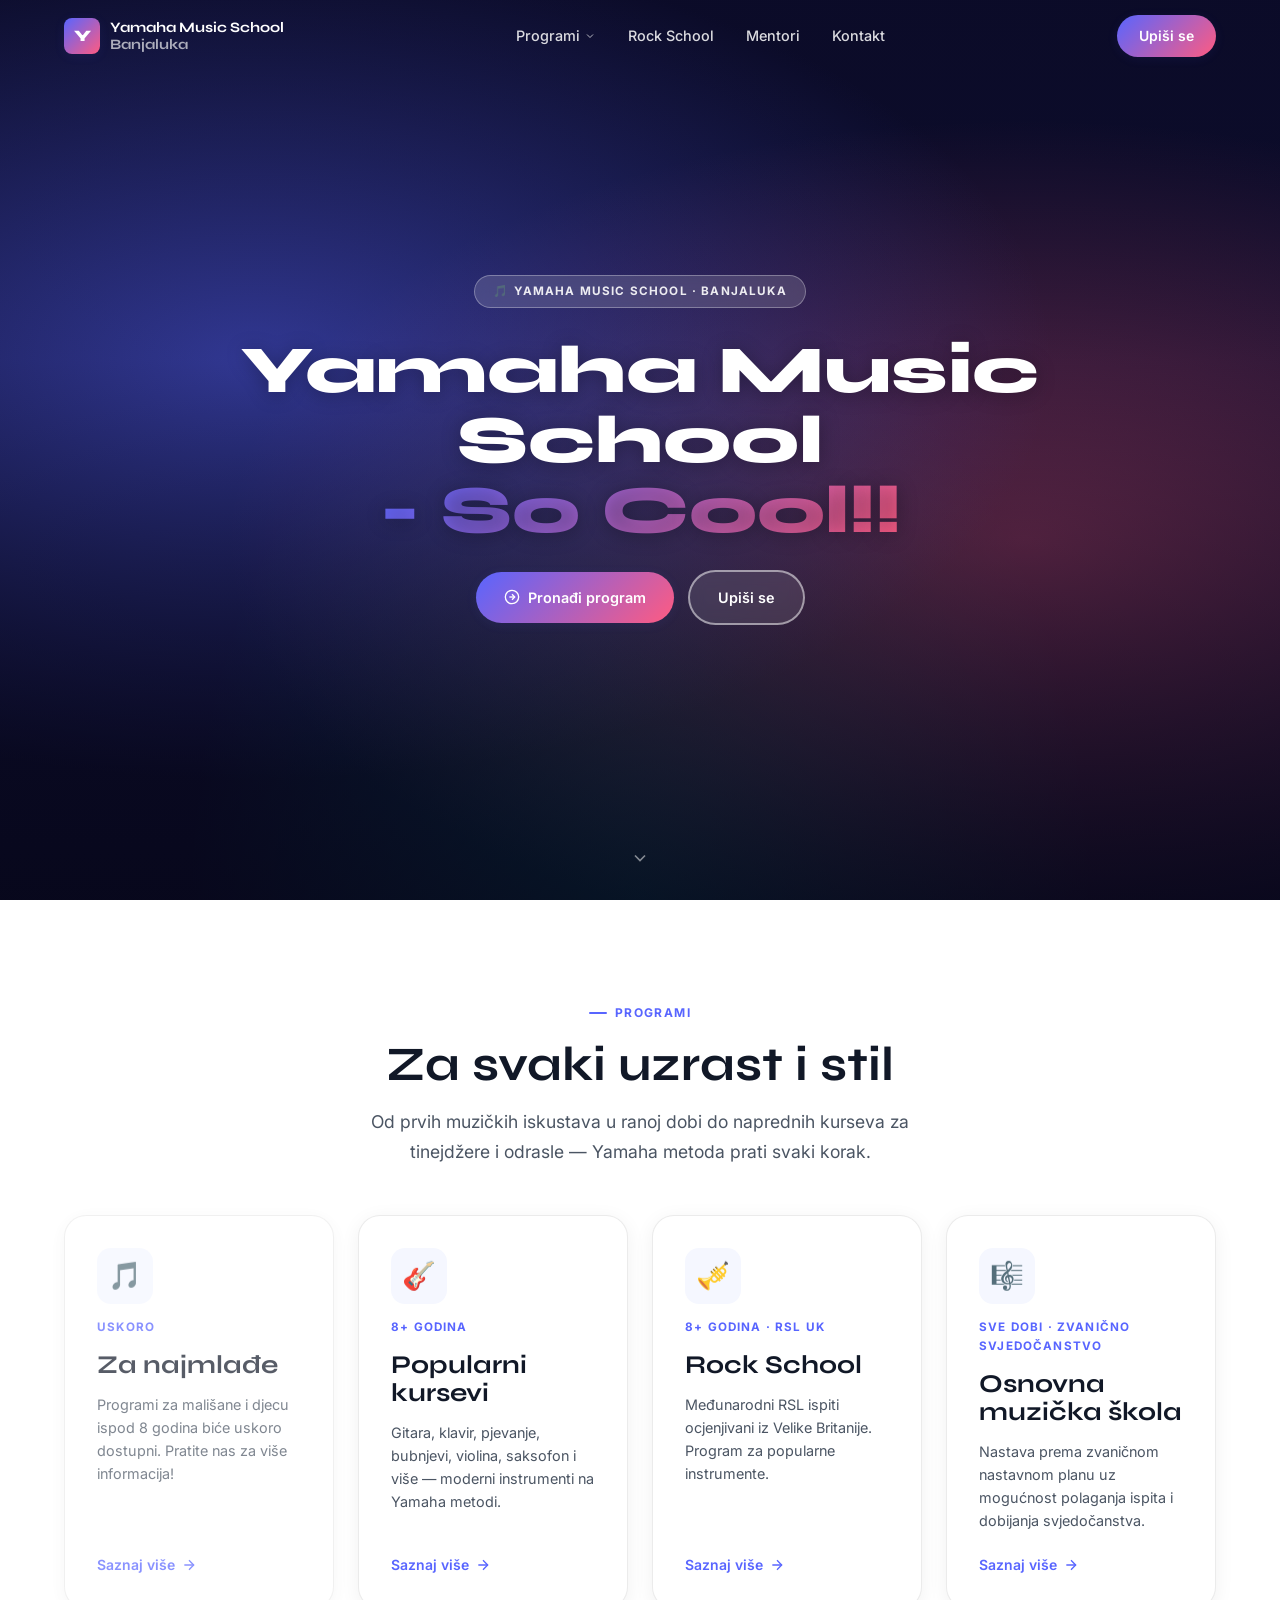
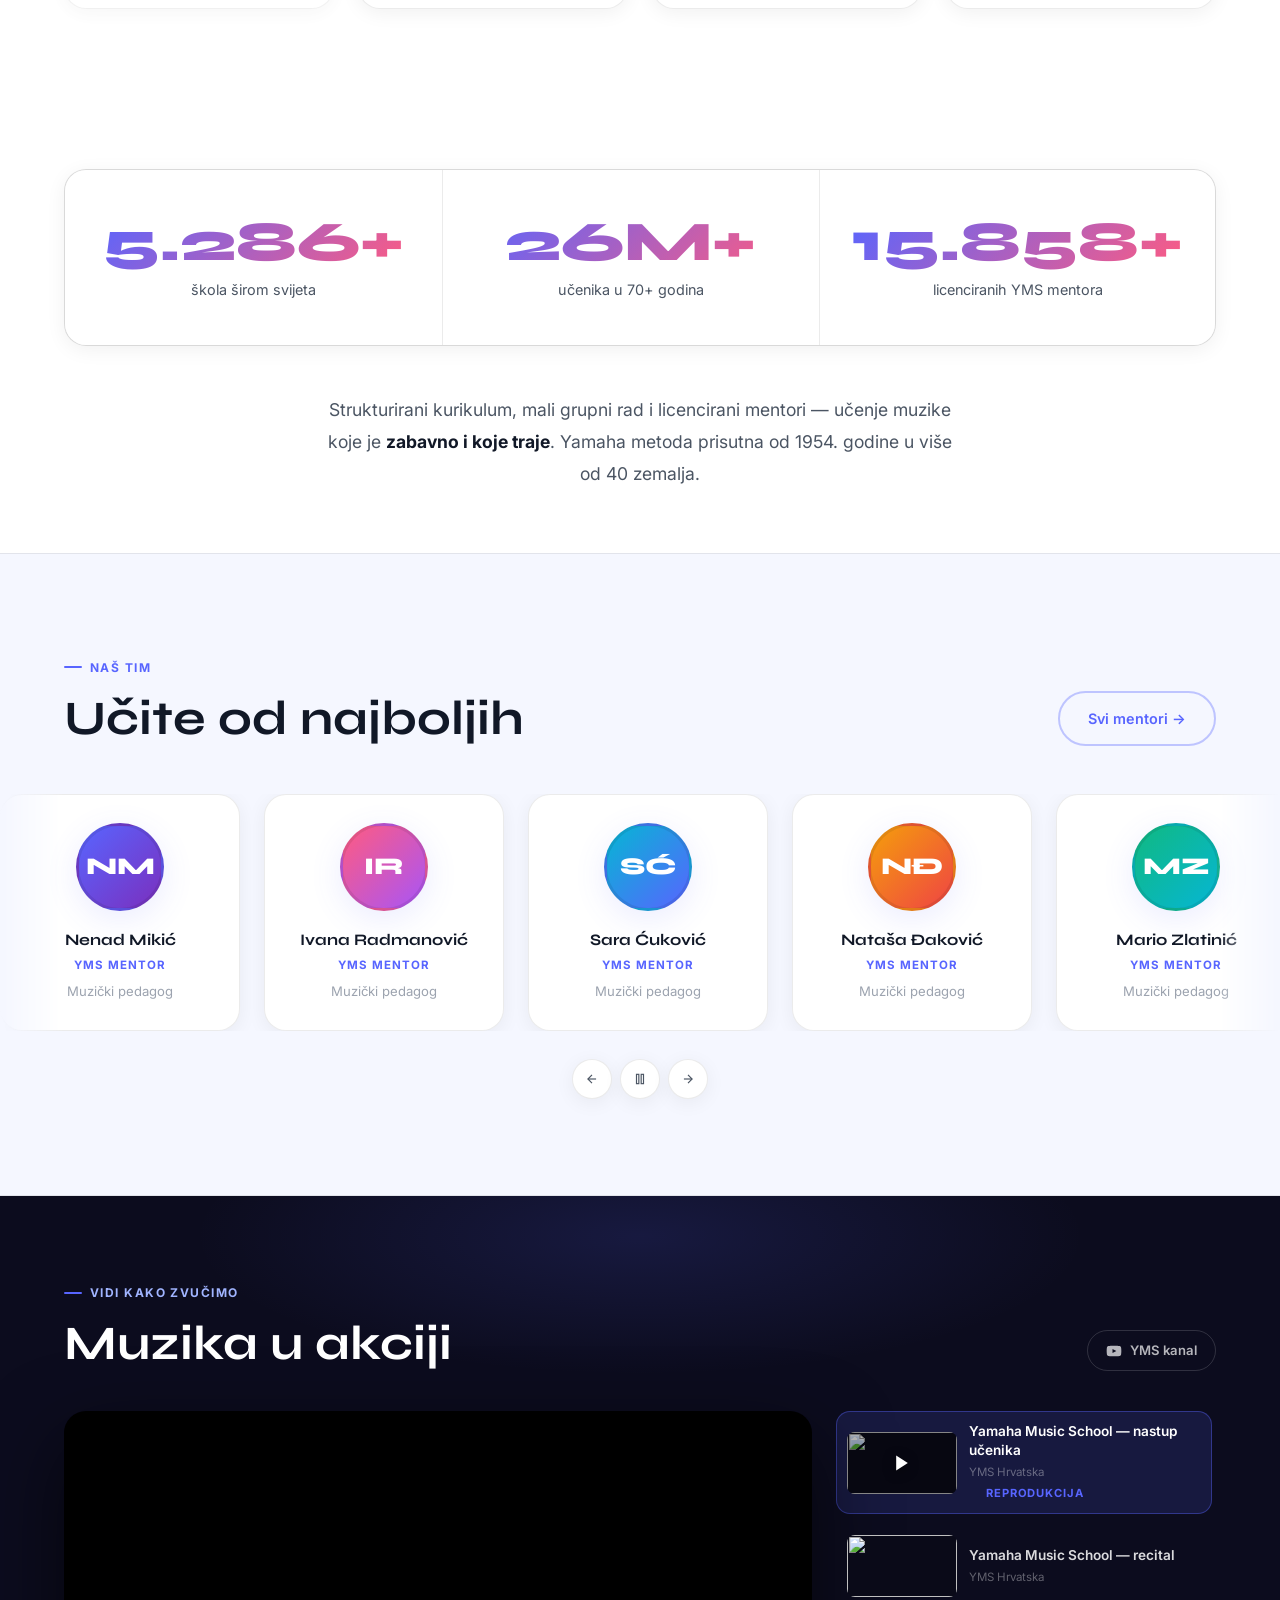
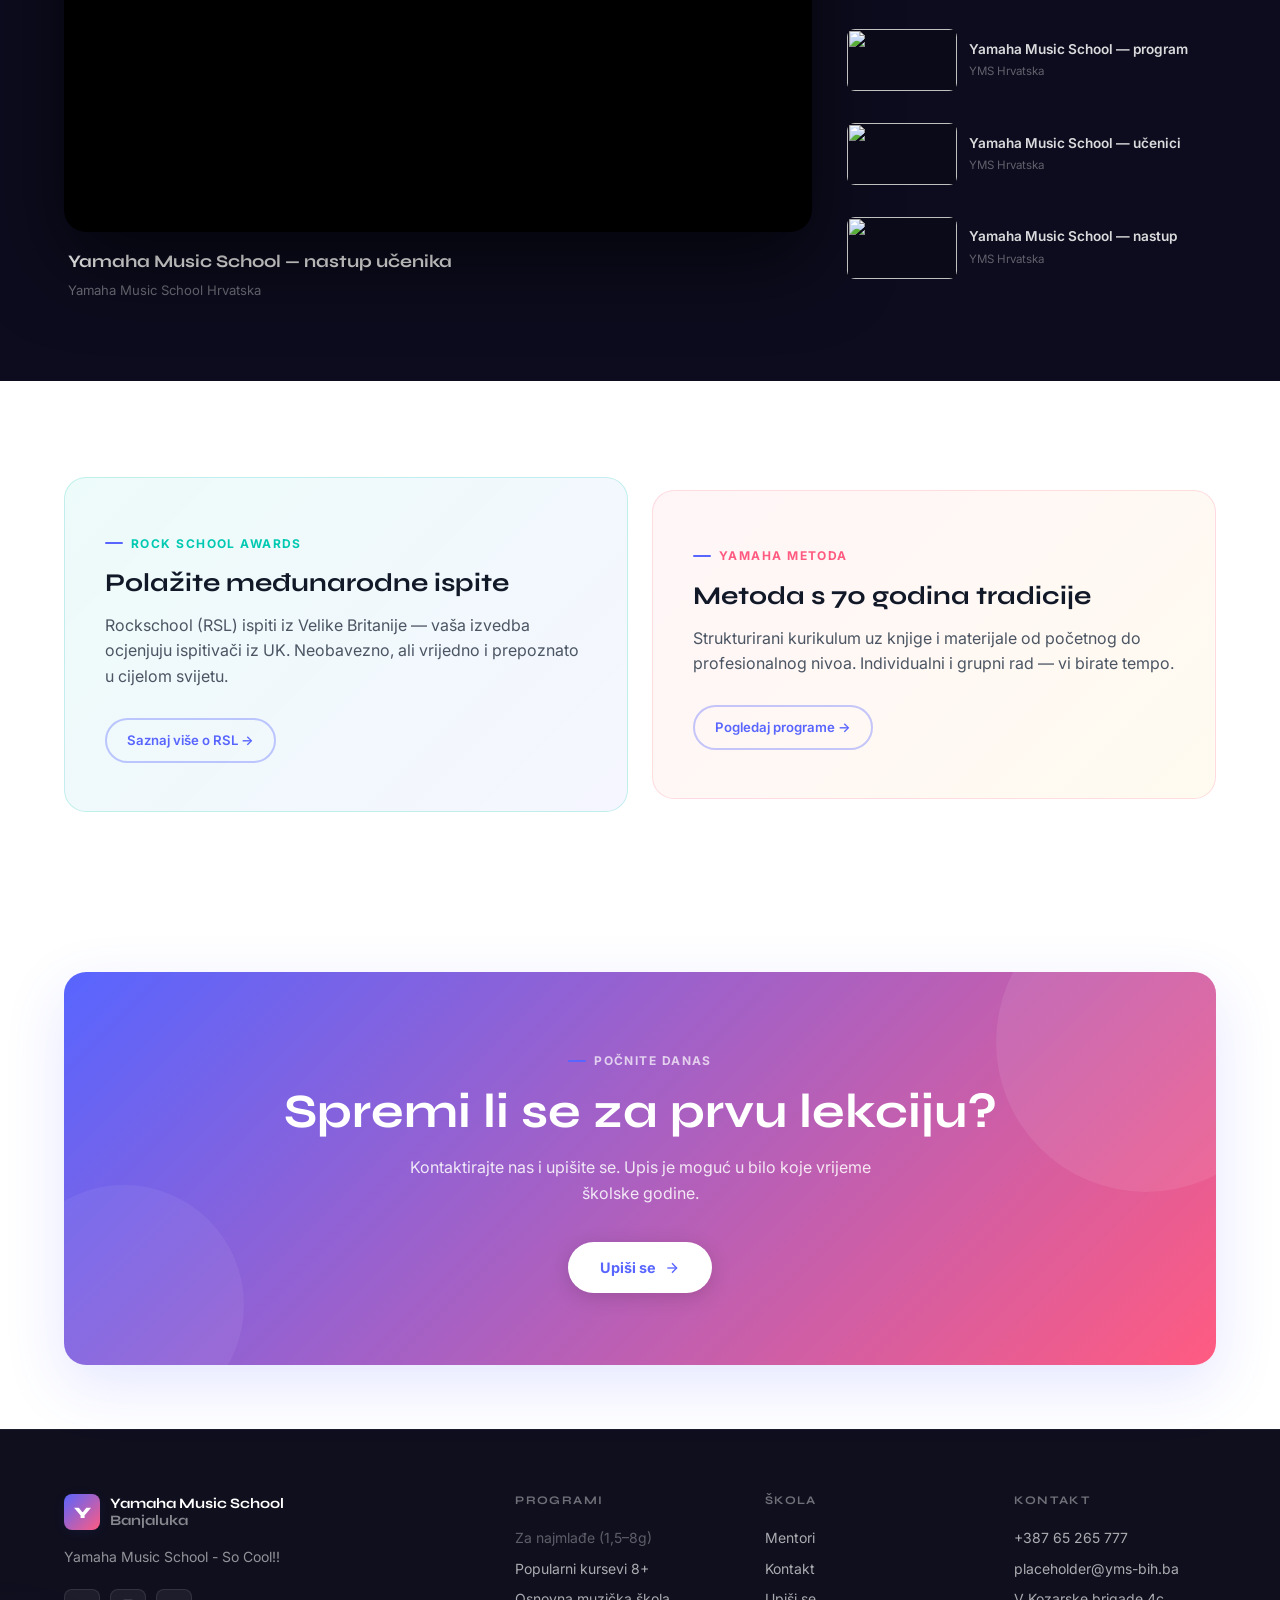
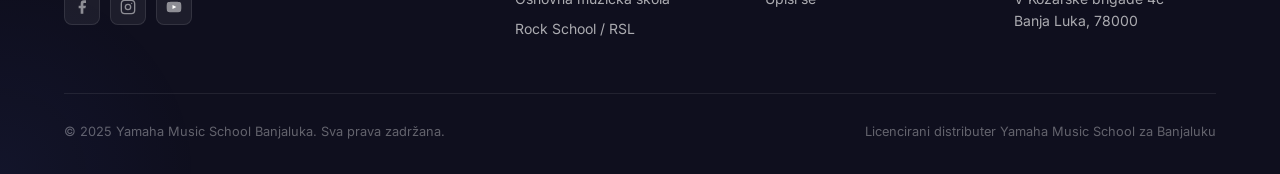
==== index.html @ 75f3932d "Uklonjena 'Horn Section' sekcija sa Rock School stranice i ispravljena reč Zainteresirani u Zaintere" ====
﻿<!DOCTYPE html>
<html lang="bs">
<head>
  <meta charset="UTF-8" />
  <meta name="viewport" content="width=device-width, initial-scale=1.0" />
  <title>Yamaha Music School Banjaluka — Muzika za sve uzraste</title>
  <meta name="description" content="Yamaha Music School Banjaluka — muzička škola za sve uzraste u Banja Luci. Programi od 4 mjeseca do odrasle dobi. Licencirani YMS mentori." />
  <link rel="stylesheet" href="css/style.css" />
</head>
<body>

<!-- ============================================================
     NAVIGATION
     ============================================================ -->
<nav class="nav">
  <div class="nav__inner">
    <a href="index.html" class="nav__logo">
      <div class="nav__logo-mark">Y</div>
      <div class="nav__logo-text">
        Yamaha Music School<br>
        <span>Banjaluka</span>
      </div>
    </a>

    <ul class="nav__links">
      <li class="nav__dropdown">
        <a href="programi.html" class="nav__link nav__dropdown-toggle">Programi</a>
        <div class="nav__dropdown-menu">
          <a href="javascript:void(0)" class="nav__dropdown-item" title="Dolazi uskoro" style="cursor: not-allowed; opacity: 0.5;">
            <div class="nav__dropdown-item-icon">🎵</div>
            <div class="nav__dropdown-item-text">
              Za najmlađe
              <div class="nav__dropdown-item-sub">Uskoro</div>
            </div>
          </a>
          <a href="programi.html#popularni" class="nav__dropdown-item">
            <div class="nav__dropdown-item-icon">🎸</div>
            <div class="nav__dropdown-item-text">
              Popularni kursevi
              <div class="nav__dropdown-item-sub">8+ godina</div>
            </div>
          </a>
          <a href="programi.html#ogsk" class="nav__dropdown-item">
            <div class="nav__dropdown-item-icon">🎼</div>
            <div class="nav__dropdown-item-text">
              Osnovna muzička škola
              <div class="nav__dropdown-item-sub">Zvanično svjedočanstvo</div>
            </div>
          </a>
        </div>
      </li>
      <li><a href="rock-school.html" class="nav__link">Rock School</a></li>
      <li><a href="mentori.html" class="nav__link">Mentori</a></li>
      <li><a href="kontakt.html" class="nav__link">Kontakt</a></li>
    </ul>

    <a href="kontakt.html" class="nav__cta">Upiši se</a>

    <button class="nav__hamburger" aria-label="Otvori meni">
      <span></span><span></span><span></span>
    </button>
  </div>
</nav>

<!-- Mobile nav -->
<div class="nav__mobile">
  <button class="nav__mobile-close" aria-label="Zatvori"
    style="position:absolute;top:24px;right:24px;font-size:1.5rem;color:var(--text-1);background:none;border:none;cursor:pointer;">✕</button>
  <a href="programi.html" class="nav__mobile-link">Programi</a>
  <a href="javascript:void(0)" class="nav__mobile-sub" title="Dolazi uskoro" style="cursor: not-allowed; opacity: 0.5;">↳ Za najmlađe (1,5–8g)</a>
  <a href="programi.html#popularni" class="nav__mobile-sub">↳ Popularni kursevi (8+)</a>
  <a href="programi.html#ogsk" class="nav__mobile-sub">↳ Osnovna muzička škola</a>
  <a href="rock-school.html" class="nav__mobile-link">Rock School</a>
  <a href="mentori.html" class="nav__mobile-link">Mentori</a>
  <a href="kontakt.html" class="nav__mobile-link">Kontakt</a>
  <a href="kontakt.html" class="nav__mobile-cta">Upiši se →</a>
</div>

<!-- ============================================================
     HERO
     ============================================================ -->
<section class="hero" data-ytid="gMFTliKeQrE">
  <!-- Video background -->
  <div class="hero-video-bg">
    <div id="ytplayer"></div>
  </div>
  <!-- CSS fallback — always visible until video proves it can play -->
  <div class="hero-fallback"></div>
  <!-- Dark overlay -->
  <div class="hero-overlay"></div>

  <div class="hero-content">
    <div class="hero-badge">
      🎵 Yamaha Music School · Banjaluka
    </div>
    <h1 class="hero-title">
      Yamaha Music School<br>
      <span class="gradient-text">- So Cool!!</span>
    </h1>
    <div class="hero-actions">
      <a href="programi.html" class="btn btn-primary">
        <svg width="16" height="16" viewBox="0 0 24 24" fill="none" stroke="currentColor" stroke-width="2"><circle cx="12" cy="12" r="10"/><polyline points="12 8 16 12 12 16"/><line x1="8" y1="12" x2="16" y2="12"/></svg>
        Pronađi program
      </a>
      <a href="kontakt.html" class="btn btn-outline">
        Upiši se
      </a>
    </div>
  </div>

  <div class="hero-scroll">
    <svg width="20" height="20" viewBox="0 0 24 24" fill="none" stroke="currentColor" stroke-width="2">
      <polyline points="6 9 12 15 18 9"/>
    </svg>
  </div>
</section>

<!-- ============================================================
     PROGRAMS — AGE CARDS
     ============================================================ -->
<section class="section">
  <div class="container">
    <div class="text-center reveal">
      <div class="section-label">Programi</div>
      <h2 class="section-title">Za svaki uzrast i stil</h2>
      <p class="section-sub" style="margin: 0 auto 48px;">
        Od prvih muzičkih iskustava u ranoj dobi do naprednih kurseva za tinejdžere i odrasle —
        Yamaha metoda prati svaki korak.
      </p>
    </div>

    <div class="programs-grid">
      <a href="javascript:void(0)" title="Dolazi uskoro" class="card program-card glow-card reveal reveal-delay-1" style="cursor: not-allowed; opacity: 0.7;">
        <div class="program-card__icon">🎵</div>
        <div class="program-card__age">Uskoro</div>
        <h3>Za najmlađe</h3>
        <p>Programi za mališane i djecu ispod 8 godina biće uskoro dostupni. Pratite nas za više informacija!</p>
        <span class="program-card__link">
          Saznaj više
          <svg width="16" height="16" viewBox="0 0 24 24" fill="none" stroke="currentColor" stroke-width="2"><line x1="5" y1="12" x2="19" y2="12"/><polyline points="12 5 19 12 12 19"/></svg>
        </span>
      </a>

      <a href="programi.html#popularni" class="card program-card glow-card reveal reveal-delay-2">
        <div class="program-card__icon">🎸</div>
        <div class="program-card__age">8+ godina</div>
        <h3>Popularni kursevi</h3>
        <p>Gitara, klavir, pjevanje, bubnjevi, violina, saksofon i više — moderni instrumenti na Yamaha metodi.</p>
        <span class="program-card__link">
          Saznaj više
          <svg width="16" height="16" viewBox="0 0 24 24" fill="none" stroke="currentColor" stroke-width="2"><line x1="5" y1="12" x2="19" y2="12"/><polyline points="12 5 19 12 12 19"/></svg>
        </span>
      </a>

      <a href="rock-school.html" class="card program-card glow-card reveal reveal-delay-3">
        <div class="program-card__icon">🎺</div>
        <div class="program-card__age">8+ godina · RSL UK</div>
        <h3>Rock School</h3>
        <p>Međunarodni RSL ispiti ocjenjivani iz Velike Britanije. Program za popularne instrumente.</p>
        <span class="program-card__link">
          Saznaj više
          <svg width="16" height="16" viewBox="0 0 24 24" fill="none" stroke="currentColor" stroke-width="2"><line x1="5" y1="12" x2="19" y2="12"/><polyline points="12 5 19 12 12 19"/></svg>
        </span>
      </a>

      <a href="programi.html#ogsk" class="card program-card glow-card reveal reveal-delay-4">
        <div class="program-card__icon">🎼</div>
        <div class="program-card__age">Sve dobi · Zvanično svjedočanstvo</div>
        <h3>Osnovna muzička škola</h3>
        <p>Nastava prema zvaničnom nastavnom planu uz mogućnost polaganja ispita i dobijanja svjedočanstva.</p>
        <span class="program-card__link">
          Saznaj više
          <svg width="16" height="16" viewBox="0 0 24 24" fill="none" stroke="currentColor" stroke-width="2"><line x1="5" y1="12" x2="19" y2="12"/><polyline points="12 5 19 12 12 19"/></svg>
        </span>
      </a>
    </div>
  </div>
</section>

<!-- ============================================================
     STATS
     ============================================================ -->
<section class="section--sm">
  <div class="container">
    <div class="stats-bar reveal">
      <div class="stat-item">
        <div class="stat-item__value" data-counter data-target="6000" data-suffix="+">6.000+</div>
        <div class="stat-item__label">škola širom svijeta</div>
      </div>
      <div class="stat-item">
        <div class="stat-item__value" data-counter data-target="30" data-suffix="M+">30M+</div>
        <div class="stat-item__label">učenika u 70+ godina</div>
      </div>
      <div class="stat-item">
        <div class="stat-item__value" data-counter data-target="18000" data-suffix="+">18.000+</div>
        <div class="stat-item__label">licenciranih YMS mentora</div>
      </div>
    </div>

    <div style="max-width: 640px; margin: 48px auto 0; text-align: center;" class="reveal">
      <p style="font-size: 1.1rem; color: var(--text-2); line-height: 1.8;">
        Strukturirani kurikulum, mali grupni rad i licencirani mentori —
        učenje muzike koje je <strong style="color:var(--text-1);">zabavno i koje traje</strong>.
        Yamaha metoda prisutna od 1954. godine u više od 40 zemalja.
      </p>
    </div>
  </div>
</section>

<!-- ============================================================
     MENTORI CAROUSEL
     ============================================================ -->
<section class="carousel-section" style="background: var(--bg-1); border-top: 1px solid var(--border); border-bottom: 1px solid var(--border);">
  <div class="container">
    <div class="carousel-header reveal">
      <div>
        <div class="section-label">Naš tim</div>
        <h2 class="section-title" style="margin-bottom: 0;">Učite od najboljih</h2>
      </div>
      <a href="mentori.html" class="btn btn-outline-dark">Svi mentori →</a>
    </div>
  </div>

  <div class="carousel-wrapper reveal">
    <div class="carousel-track" id="mentorCarousel">
      <!-- Set 1 -->
      <div class="carousel-card">
        <div class="carousel-card__avatar initials" style="background:linear-gradient(135deg,#5865FF,#7B2FBE);">NM</div>
        <div class="carousel-card__name">Nenad Mikić</div>
        <div class="carousel-card__role">YMS Mentor</div>
        <div class="carousel-card__instrument">Muzički pedagog</div>
      </div>
      <div class="carousel-card">
        <div class="carousel-card__avatar initials" style="background:linear-gradient(135deg,#FF5B81,#A855F7);">IR</div>
        <div class="carousel-card__name">Ivana Radmanović</div>
        <div class="carousel-card__role">YMS Mentor</div>
        <div class="carousel-card__instrument">Muzički pedagog</div>
      </div>
      <div class="carousel-card">
        <div class="carousel-card__avatar initials" style="background:linear-gradient(135deg,#06B6D4,#5865FF);">SĆ</div>
        <div class="carousel-card__name">Sara Ćuković</div>
        <div class="carousel-card__role">YMS Mentor</div>
        <div class="carousel-card__instrument">Muzički pedagog</div>
      </div>
      <div class="carousel-card">
        <div class="carousel-card__avatar initials" style="background:linear-gradient(135deg,#F59E0B,#EF4444);">NĐ</div>
        <div class="carousel-card__name">Nataša Đaković</div>
        <div class="carousel-card__role">YMS Mentor</div>
        <div class="carousel-card__instrument">Muzički pedagog</div>
      </div>
      <div class="carousel-card">
        <div class="carousel-card__avatar initials" style="background:linear-gradient(135deg,#10B981,#06B6D4);">MZ</div>
        <div class="carousel-card__name">Mario Zlatinić</div>
        <div class="carousel-card__role">YMS Mentor</div>
        <div class="carousel-card__instrument">Muzički pedagog</div>
      </div>
      <div class="carousel-card">
        <div class="carousel-card__avatar initials" style="background:linear-gradient(135deg,#8B5CF6,#3B82F6);">LR</div>
        <div class="carousel-card__name">Luka Radmanović</div>
        <div class="carousel-card__role">YMS Mentor</div>
        <div class="carousel-card__instrument">Muzički pedagog</div>
      </div>
      <div class="carousel-card">
        <div class="carousel-card__avatar initials" style="background:linear-gradient(135deg,#EC4899,#F59E0B);">FV</div>
        <div class="carousel-card__name">Filip Vukelić</div>
        <div class="carousel-card__role">YMS Mentor</div>
        <div class="carousel-card__instrument">Muzički pedagog</div>
      </div>
      <!-- Set 2 — duplicate for seamless loop -->
      <div class="carousel-card">
        <div class="carousel-card__avatar initials" style="background:linear-gradient(135deg,#5865FF,#7B2FBE);">NM</div>
        <div class="carousel-card__name">Nenad Mikić</div>
        <div class="carousel-card__role">YMS Mentor</div>
        <div class="carousel-card__instrument">Muzički pedagog</div>
      </div>
      <div class="carousel-card">
        <div class="carousel-card__avatar initials" style="background:linear-gradient(135deg,#FF5B81,#A855F7);">IR</div>
        <div class="carousel-card__name">Ivana Radmanović</div>
        <div class="carousel-card__role">YMS Mentor</div>
        <div class="carousel-card__instrument">Muzički pedagog</div>
      </div>
      <div class="carousel-card">
        <div class="carousel-card__avatar initials" style="background:linear-gradient(135deg,#06B6D4,#5865FF);">SĆ</div>
        <div class="carousel-card__name">Sara Ćuković</div>
        <div class="carousel-card__role">YMS Mentor</div>
        <div class="carousel-card__instrument">Muzički pedagog</div>
      </div>
      <div class="carousel-card">
        <div class="carousel-card__avatar initials" style="background:linear-gradient(135deg,#F59E0B,#EF4444);">NĐ</div>
        <div class="carousel-card__name">Nataša Đaković</div>
        <div class="carousel-card__role">YMS Mentor</div>
        <div class="carousel-card__instrument">Muzički pedagog</div>
      </div>
      <div class="carousel-card">
        <div class="carousel-card__avatar initials" style="background:linear-gradient(135deg,#10B981,#06B6D4);">MZ</div>
        <div class="carousel-card__name">Mario Zlatinić</div>
        <div class="carousel-card__role">YMS Mentor</div>
        <div class="carousel-card__instrument">Muzički pedagog</div>
      </div>
      <div class="carousel-card">
        <div class="carousel-card__avatar initials" style="background:linear-gradient(135deg,#8B5CF6,#3B82F6);">LR</div>
        <div class="carousel-card__name">Luka Radmanović</div>
        <div class="carousel-card__role">YMS Mentor</div>
        <div class="carousel-card__instrument">Muzički pedagog</div>
      </div>
      <div class="carousel-card">
        <div class="carousel-card__avatar initials" style="background:linear-gradient(135deg,#EC4899,#F59E0B);">FV</div>
        <div class="carousel-card__name">Filip Vukelić</div>
        <div class="carousel-card__role">YMS Mentor</div>
        <div class="carousel-card__instrument">Muzički pedagog</div>
      </div>
    </div>
  </div>

  <div class="container">
    <div class="carousel-controls">
      <button class="carousel-btn" id="carouselSlow" title="Uspori">
        <svg width="14" height="14" viewBox="0 0 24 24" fill="none" stroke="currentColor" stroke-width="2"><line x1="19" y1="12" x2="5" y2="12"/><polyline points="12 19 5 12 12 5"/></svg>
      </button>
      <button class="carousel-btn" id="carouselPause" title="Pauziraj / Nastavi">
        <svg width="14" height="14" viewBox="0 0 24 24" fill="none" stroke="currentColor" stroke-width="2"><rect x="6" y="4" width="4" height="16"/><rect x="14" y="4" width="4" height="16"/></svg>
      </button>
      <button class="carousel-btn" id="carouselFast" title="Ubrza">
        <svg width="14" height="14" viewBox="0 0 24 24" fill="none" stroke="currentColor" stroke-width="2"><line x1="5" y1="12" x2="19" y2="12"/><polyline points="12 5 19 12 12 19"/></svg>
      </button>
    </div>
  </div>
</section>

<!-- ============================================================
     VIDEO SHOWCASE (Option 1 — Featured player + playlist)
     ============================================================ -->
<section class="video-showcase">
  <div class="container">

    <div class="video-showcase__header reveal">
      <div>
        <div class="section-label">Vidi kako zvučimo</div>
        <h2>Muzika u akciji</h2>
      </div>
      <a href="https://www.youtube.com/channel/UCsOGHhHec_pMusw_hFD551A"
         target="_blank" rel="noopener" class="video-reel__channel">
        <svg width="16" height="16" viewBox="0 0 24 24" fill="currentColor">
          <path d="M22.54 6.42a2.78 2.78 0 0 0-1.95-1.97C18.88 4 12 4 12 4s-6.88 0-8.59.45A2.78 2.78 0 0 0 1.46 6.42 29 29 0 0 0 1 12a29 29 0 0 0 .46 5.58 2.78 2.78 0 0 0 1.95 1.97C5.12 20 12 20 12 20s6.88 0 8.59-.45a2.78 2.78 0 0 0 1.96-1.97A29 29 0 0 0 23 12a29 29 0 0 0-.46-5.58z"/>
          <polygon points="9.75 15.02 15.5 12 9.75 8.98 9.75 15.02" fill="#0c0c1e"/>
        </svg>
        YMS kanal
      </a>
    </div>

    <div class="showcase-grid reveal">

      <!-- Featured player -->
      <div class="showcase-player">
        <div class="showcase-player__frame">
          <iframe id="featuredPlayer"
            src="https://www.youtube.com/embed/TAevdWhoVpE?rel=0&modestbranding=1"
            allow="autoplay; encrypted-media" allowfullscreen title="YMS video">
          </iframe>
        </div>
        <div class="showcase-player__info">
          <div class="showcase-player__title" id="featuredTitle">Yamaha Music School — nastup učenika</div>
          <div class="showcase-player__meta" id="featuredMeta">Yamaha Music School Hrvatska</div>
        </div>
      </div>

      <!-- Playlist -->
      <div class="showcase-playlist" id="showcasePlaylist">

        <div class="playlist-item active" data-video="TAevdWhoVpE" data-title="Yamaha Music School — nastup učenika">
          <div class="playlist-item__thumb">
            <img src="https://img.youtube.com/vi/TAevdWhoVpE/hqdefault.jpg" alt="" loading="lazy"/>
            <div class="playlist-item__play-overlay">
              <svg width="20" height="20" viewBox="0 0 24 24" fill="white"><polygon points="5 3 19 12 5 21 5 3"/></svg>
            </div>
          </div>
          <div class="playlist-item__info">
            <div class="playlist-item__title">Yamaha Music School — nastup učenika</div>
            <div class="playlist-item__meta">YMS Hrvatska</div>
            <div class="playlist-item__now-playing">
              <div class="playing-bars"><span></span><span></span><span></span></div>
              Reprodukcija
            </div>
          </div>
        </div>

        <div class="playlist-item" data-video="VInui67nt_g" data-title="Yamaha Music School — recital">
          <div class="playlist-item__thumb">
            <img src="https://img.youtube.com/vi/VInui67nt_g/hqdefault.jpg" alt="" loading="lazy"/>
            <div class="playlist-item__play-overlay">
              <svg width="20" height="20" viewBox="0 0 24 24" fill="white"><polygon points="5 3 19 12 5 21 5 3"/></svg>
            </div>
          </div>
          <div class="playlist-item__info">
            <div class="playlist-item__title">Yamaha Music School — recital</div>
            <div class="playlist-item__meta">YMS Hrvatska</div>
            <div class="playlist-item__now-playing">
              <div class="playing-bars"><span></span><span></span><span></span></div>
              Reprodukcija
            </div>
          </div>
        </div>

        <div class="playlist-item" data-video="Mo6KmMZwsEE" data-title="Yamaha Music School — program">
          <div class="playlist-item__thumb">
            <img src="https://img.youtube.com/vi/Mo6KmMZwsEE/hqdefault.jpg" alt="" loading="lazy"/>
            <div class="playlist-item__play-overlay">
              <svg width="20" height="20" viewBox="0 0 24 24" fill="white"><polygon points="5 3 19 12 5 21 5 3"/></svg>
            </div>
          </div>
          <div class="playlist-item__info">
            <div class="playlist-item__title">Yamaha Music School — program</div>
            <div class="playlist-item__meta">YMS Hrvatska</div>
            <div class="playlist-item__now-playing">
              <div class="playing-bars"><span></span><span></span><span></span></div>
              Reprodukcija
            </div>
          </div>
        </div>

        <div class="playlist-item" data-video="YDcCBXIQ6BE" data-title="Yamaha Music School — učenici">
          <div class="playlist-item__thumb">
            <img src="https://img.youtube.com/vi/YDcCBXIQ6BE/hqdefault.jpg" alt="" loading="lazy"/>
            <div class="playlist-item__play-overlay">
              <svg width="20" height="20" viewBox="0 0 24 24" fill="white"><polygon points="5 3 19 12 5 21 5 3"/></svg>
            </div>
          </div>
          <div class="playlist-item__info">
            <div class="playlist-item__title">Yamaha Music School — učenici</div>
            <div class="playlist-item__meta">YMS Hrvatska</div>
            <div class="playlist-item__now-playing">
              <div class="playing-bars"><span></span><span></span><span></span></div>
              Reprodukcija
            </div>
          </div>
        </div>

        <div class="playlist-item" data-video="mP2nnA1spEM" data-title="Yamaha Music School — nastup">
          <div class="playlist-item__thumb">
            <img src="https://img.youtube.com/vi/mP2nnA1spEM/hqdefault.jpg" alt="" loading="lazy"/>
            <div class="playlist-item__play-overlay">
              <svg width="20" height="20" viewBox="0 0 24 24" fill="white"><polygon points="5 3 19 12 5 21 5 3"/></svg>
            </div>
          </div>
          <div class="playlist-item__info">
            <div class="playlist-item__title">Yamaha Music School — nastup</div>
            <div class="playlist-item__meta">YMS Hrvatska</div>
            <div class="playlist-item__now-playing">
              <div class="playing-bars"><span></span><span></span><span></span></div>
              Reprodukcija
            </div>
          </div>
        </div>

        <div class="playlist-item" data-video="fCPXSstWUjU" data-title="Yamaha Music School — koncert">
          <div class="playlist-item__thumb">
            <img src="https://img.youtube.com/vi/fCPXSstWUjU/hqdefault.jpg" alt="" loading="lazy"/>
            <div class="playlist-item__play-overlay">
              <svg width="20" height="20" viewBox="0 0 24 24" fill="white"><polygon points="5 3 19 12 5 21 5 3"/></svg>
            </div>
          </div>
          <div class="playlist-item__info">
            <div class="playlist-item__title">Yamaha Music School — koncert</div>
            <div class="playlist-item__meta">YMS Hrvatska</div>
            <div class="playlist-item__now-playing">
              <div class="playing-bars"><span></span><span></span><span></span></div>
              Reprodukcija
            </div>
          </div>
        </div>

      </div><!-- /playlist -->
    </div><!-- /showcase-grid -->
  </div>
</section>

<!-- ============================================================
     RSL PROMO STRIP
     ============================================================ -->
<section class="section">
  <div class="container">
    <div style="display: grid; grid-template-columns: 1fr 1fr; gap: 24px; align-items: center;" class="reveal">
      <div style="background: linear-gradient(135deg, rgba(0,201,177,0.07), rgba(88,101,255,0.06)); border: 1px solid rgba(0,201,177,0.2); border-radius: var(--radius-lg); padding: 48px 40px;">
        <div class="section-label" style="color: var(--accent-4);">Rock School Awards</div>
        <h3 style="margin-bottom: 16px;">Polažite međunarodne ispite</h3>
        <p style="margin-bottom: 28px;">
          Rockschool (RSL) ispiti iz Velike Britanije — vaša izvedba ocjenjuju ispitivači iz UK.
          Neobavezno, ali vrijedno i prepoznato u cijelom svijetu.
        </p>
        <a href="rock-school.html" class="btn btn-outline-dark btn-sm">Saznaj više o RSL →</a>
      </div>

      <div style="background: linear-gradient(135deg, rgba(255,91,129,0.06), rgba(255,184,0,0.06)); border: 1px solid rgba(255,91,129,0.18); border-radius: var(--radius-lg); padding: 48px 40px;">
        <div class="section-label" style="color: var(--accent-2);">Yamaha metoda</div>
        <h3 style="margin-bottom: 16px;">Metoda s 70 godina tradicije</h3>
        <p style="margin-bottom: 28px;">
          Strukturirani kurikulum uz knjige i materijale od početnog do profesionalnog nivoa.
          Individualni i grupni rad — vi birate tempo.
        </p>
        <a href="programi.html" class="btn btn-outline-dark btn-sm">Pogledaj programe →</a>
      </div>
    </div>
  </div>
</section>

<!-- ============================================================
     CTA STRIP
     ============================================================ -->
<section class="section--sm">
  <div class="container">
    <div class="cta-strip reveal">
      <div class="section-label" style="justify-content: center; color: rgba(255,255,255,0.7);">Počnite danas</div>
      <h2>Spremi li se za prvu lekciju?</h2>
      <p>Kontaktirajte nas i upišite se. Upis je moguć u bilo koje vrijeme školske godine.</p>
      <a href="kontakt.html" class="btn-white">
        Upiši se
        <svg width="16" height="16" viewBox="0 0 24 24" fill="none" stroke="currentColor" stroke-width="2"><line x1="5" y1="12" x2="19" y2="12"/><polyline points="12 5 19 12 12 19"/></svg>
      </a>
    </div>
  </div>
</section>

<!-- ============================================================
     FOOTER
     ============================================================ -->
<footer class="footer">
  <div class="container">
    <div class="footer__grid">
      <div class="footer__brand">
        <a href="index.html" class="nav__logo" style="margin-bottom: 0;">
          <div class="nav__logo-mark">Y</div>
          <div class="nav__logo-text">
            Yamaha Music School<br>
            <span>Banjaluka</span>
          </div>
        </a>
        <p style="margin-top: 16px;">
          Yamaha Music School - So Cool!!
        </p>
        <div class="footer__social" style="margin-top: 20px;">
          <a href="#" aria-label="Facebook">
            <svg width="16" height="16" viewBox="0 0 24 24" fill="currentColor"><path d="M18 2h-3a5 5 0 0 0-5 5v3H7v4h3v8h4v-8h3l1-4h-4V7a1 1 0 0 1 1-1h3z"/></svg>
          </a>
          <a href="#" aria-label="Instagram">
            <svg width="16" height="16" viewBox="0 0 24 24" fill="none" stroke="currentColor" stroke-width="2"><rect x="2" y="2" width="20" height="20" rx="5" ry="5"/><circle cx="12" cy="12" r="4"/><circle cx="17.5" cy="6.5" r="1" fill="currentColor" stroke="none"/></svg>
          </a>
          <a href="#" aria-label="YouTube">
            <svg width="16" height="16" viewBox="0 0 24 24" fill="currentColor"><path d="M22.54 6.42a2.78 2.78 0 0 0-1.95-1.97C18.88 4 12 4 12 4s-6.88 0-8.59.45A2.78 2.78 0 0 0 1.46 6.42 29 29 0 0 0 1 12a29 29 0 0 0 .46 5.58 2.78 2.78 0 0 0 1.95 1.97C5.12 20 12 20 12 20s6.88 0 8.59-.45a2.78 2.78 0 0 0 1.96-1.97A29 29 0 0 0 23 12a29 29 0 0 0-.46-5.58z"/><polygon points="9.75 15.02 15.5 12 9.75 8.98 9.75 15.02" fill="var(--bg-0)"/></svg>
          </a>
        </div>
      </div>

      <div class="footer__col">
        <h5>Programi</h5>
        <a href="javascript:void(0)" title="Dolazi uskoro" style="cursor: not-allowed; opacity: 0.5;">Za najmlađe (1,5–8g)</a>
        <a href="programi.html#popularni">Popularni kursevi 8+</a>
        <a href="programi.html#ogsk">Osnovna muzička škola</a>
        <a href="rock-school.html">Rock School / RSL</a>
      </div>

      <div class="footer__col">
        <h5>Škola</h5>
        <a href="mentori.html">Mentori</a>
        <a href="kontakt.html">Kontakt</a>
        <a href="kontakt.html#forma">Upiši se</a>
      </div>

      <div class="footer__col">
        <h5>Kontakt</h5>
        <a href="tel:+38765265777">+387 65 265 777</a>
        <a href="mailto:placeholder@yms-bih.ba">placeholder@yms-bih.ba</a>
        <a href="kontakt.html">V Kozarske brigade 4c<br>Banja Luka, 78000</a>
      </div>
    </div>

    <div class="footer__bottom">
      <span>© 2025 Yamaha Music School Banjaluka. Sva prava zadržana.</span>
      <span>Licencirani distributer Yamaha Music School za Banjaluku</span>
    </div>
  </div>
</footer>

<script src="js/main.js"></script>
</body>
</html>
---- css/style.css ----
/* ============================================================
   YMS BiH — Design System v2
   Light · Vibrant · Energetic
   ============================================================ */

@import url('https://fonts.googleapis.com/css2?family=Syne:wght@400;600;700;800&family=Inter:wght@300;400;500;600&display=swap');

/* ---- 1. Tokens -------------------------------------------- */
:root {
  --bg-0:    #ffffff;
  --bg-1:    #f5f7ff;
  --bg-2:    #eceffe;
  --card:    #ffffff;
  --card-hover: #f8f9ff;

  --border:        rgba(0, 0, 0, 0.08);
  --border-accent: rgba(88, 101, 255, 0.35);

  --accent:   #5865FF;
  --accent-2: #FF5B81;
  --accent-3: #FFB800;
  --accent-4: #00C9B1;

  --grad:        linear-gradient(135deg, #5865FF 0%, #FF5B81 100%);
  --grad-warm:   linear-gradient(135deg, #FF5B81 0%, #FFB800 100%);
  --grad-teal:   linear-gradient(135deg, #00C9B1 0%, #5865FF 100%);
  --grad-text:   linear-gradient(135deg, #5865FF 0%, #FF5B81 100%);

  --shadow-sm:  0 2px 12px rgba(88, 101, 255, 0.08);
  --shadow-md:  0 8px 32px rgba(88, 101, 255, 0.12);
  --shadow-lg:  0 20px 60px rgba(88, 101, 255, 0.16);
  --shadow-card: 0 4px 20px rgba(0, 0, 0, 0.06);
  --glow-accent: 0 0 30px rgba(88, 101, 255, 0.25);

  --text-1: #111827;
  --text-2: #4B5563;
  --text-3: #9CA3AF;

  --nav-h: 72px;
  --radius:    14px;
  --radius-lg: 22px;
  --radius-pill: 999px;

  --transition:      0.25s cubic-bezier(0.4, 0, 0.2, 1);
  --transition-slow: 0.45s cubic-bezier(0.4, 0, 0.2, 1);
}

/* ---- 2. Reset --------------------------------------------- */
*, *::before, *::after { box-sizing: border-box; margin: 0; padding: 0; }
html { scroll-behavior: smooth; -webkit-text-size-adjust: 100%; }
body {
  background: var(--bg-0);
  color: var(--text-1);
  font-family: 'Inter', sans-serif;
  font-size: 16px;
  line-height: 1.6;
  overflow-x: hidden;
  -webkit-font-smoothing: antialiased;
}
img { display: block; max-width: 100%; }
a { color: inherit; text-decoration: none; }
button { font-family: inherit; cursor: pointer; border: none; background: none; }
ul { list-style: none; }

/* ---- 3. Typography ---------------------------------------- */
h1, h2, h3, h4, h5 { font-family: 'Syne', sans-serif; line-height: 1.1; color: var(--text-1); }
h1 { font-size: clamp(2.4rem, 6vw, 5rem);   font-weight: 800; }
h2 { font-size: clamp(1.8rem, 4vw, 3rem);   font-weight: 700; }
h3 { font-size: clamp(1.2rem, 2.5vw, 1.6rem); font-weight: 700; }
h4 { font-size: 1.1rem; font-weight: 600; }
p  { color: var(--text-2); }

.gradient-text {
  background: var(--grad);
  -webkit-background-clip: text;
  -webkit-text-fill-color: transparent;
  background-clip: text;
}

/* ---- 4. Layout -------------------------------------------- */
.container { max-width: 1200px; margin: 0 auto; padding: 0 24px; }
.section    { padding: 96px 0; }
.section--sm { padding: 64px 0; }

.section-label {
  display: inline-flex;
  align-items: center;
  gap: 8px;
  font-size: 0.75rem;
  font-weight: 700;
  letter-spacing: 0.12em;
  text-transform: uppercase;
  color: var(--accent);
  margin-bottom: 16px;
}
.section-label::before {
  content: '';
  width: 18px; height: 2px;
  background: var(--accent);
  border-radius: 2px;
}
.section-title { margin-bottom: 16px; }
.section-sub {
  font-size: 1.1rem;
  color: var(--text-2);
  max-width: 560px;
  margin-bottom: 48px;
  line-height: 1.7;
}

/* ---- 5. Navigation ---------------------------------------- */
.nav {
  position: fixed;
  top: 0; left: 0; right: 0;
  z-index: 1000;
  height: var(--nav-h);
  display: flex;
  align-items: center;
  /* Start transparent over hero */
  background: transparent;
  transition: var(--transition);
}
.nav.scrolled {
  background: rgba(255, 255, 255, 0.95);
  backdrop-filter: blur(16px);
  -webkit-backdrop-filter: blur(16px);
  border-bottom: 1px solid var(--border);
  box-shadow: var(--shadow-sm);
}
/* Force white bg on inner pages (already scrolled class) */
.nav.scrolled .nav__logo-text { color: var(--text-1); }
.nav.scrolled .nav__logo-text span { color: var(--text-3); }
.nav.scrolled .nav__link { color: var(--text-2); }
.nav.scrolled .nav__link:hover { color: var(--accent); }

/* Over hero: white text */
.nav:not(.scrolled) .nav__logo-text { color: #fff; }
.nav:not(.scrolled) .nav__logo-text span { color: rgba(255,255,255,0.65); }
.nav:not(.scrolled) .nav__link { color: rgba(255,255,255,0.85); }
.nav:not(.scrolled) .nav__link:hover { color: #fff; }
.nav:not(.scrolled) .nav__hamburger span { background: #fff; }

.nav__inner {
  display: flex;
  align-items: center;
  justify-content: space-between;
  width: 100%;
  max-width: 1200px;
  margin: 0 auto;
  padding: 0 24px;
}
.nav__logo { display: flex; align-items: center; gap: 10px; }
.nav__logo-mark {
  width: 36px; height: 36px;
  background: var(--grad);
  border-radius: 8px;
  display: flex;
  align-items: center;
  justify-content: center;
  font-family: 'Syne', sans-serif;
  font-weight: 800;
  font-size: 1rem;
  color: #fff;
  flex-shrink: 0;
  box-shadow: var(--shadow-sm);
}
.nav__logo-text {
  font-family: 'Syne', sans-serif;
  font-weight: 700;
  font-size: 0.9rem;
  line-height: 1.2;
  transition: var(--transition);
}

.nav__links { display: flex; align-items: center; gap: 4px; }
.nav__link {
  padding: 8px 14px;
  border-radius: var(--radius-pill);
  font-size: 0.9rem;
  font-weight: 500;
  transition: var(--transition);
}
.nav__link:hover { background: rgba(88,101,255,0.08); }
.nav__link.active { color: var(--accent) !important; }

/* Dropdown */
.nav__dropdown { position: relative; }
.nav__dropdown-toggle { display: flex; align-items: center; gap: 4px; }
.nav__dropdown-toggle::after {
  content: '';
  width: 12px; height: 12px;
  background-image: url("data:image/svg+xml,%3Csvg xmlns='http://www.w3.org/2000/svg' viewBox='0 0 24 24' fill='none' stroke='%234B5563' stroke-width='2'%3E%3Cpolyline points='6 9 12 15 18 9'%3E%3C/polyline%3E%3C/svg%3E");
  background-size: contain;
  background-repeat: no-repeat;
  transition: var(--transition);
}
.nav:not(.scrolled) .nav__dropdown-toggle::after {
  background-image: url("data:image/svg+xml,%3Csvg xmlns='http://www.w3.org/2000/svg' viewBox='0 0 24 24' fill='none' stroke='rgba(255,255,255,0.7)' stroke-width='2'%3E%3Cpolyline points='6 9 12 15 18 9'%3E%3C/polyline%3E%3C/svg%3E");
}
.nav__dropdown:hover .nav__dropdown-toggle::after { transform: rotate(180deg); }

.nav__dropdown-menu {
  position: absolute;
  top: calc(100% + 8px);
  left: 50%;
  transform: translateX(-50%) translateY(-8px);
  background: #fff;
  border: 1px solid var(--border);
  border-radius: var(--radius);
  box-shadow: var(--shadow-lg);
  padding: 8px;
  min-width: 240px;
  opacity: 0;
  pointer-events: none;
  transition: var(--transition);
}
.nav__dropdown:hover .nav__dropdown-menu {
  opacity: 1;
  pointer-events: all;
  transform: translateX(-50%) translateY(0);
}
.nav__dropdown-item {
  display: flex;
  align-items: center;
  gap: 12px;
  padding: 12px 14px;
  border-radius: 10px;
  font-size: 0.875rem;
  color: var(--text-2);
  transition: var(--transition);
}
.nav__dropdown-item:hover { background: var(--bg-1); color: var(--accent); }
.nav__dropdown-item-icon {
  width: 34px; height: 34px;
  background: var(--bg-1);
  border-radius: 8px;
  display: flex; align-items: center; justify-content: center;
  font-size: 1rem; flex-shrink: 0;
}
.nav__dropdown-item-sub { font-size: 0.73rem; color: var(--text-3); margin-top: 2px; }

.nav__cta {
  padding: 10px 22px;
  background: var(--grad);
  border-radius: var(--radius-pill);
  font-size: 0.875rem;
  font-weight: 600;
  color: #fff;
  transition: var(--transition);
  box-shadow: var(--shadow-sm);
}
.nav__cta:hover { opacity: 0.88; transform: translateY(-1px); box-shadow: var(--shadow-md); }

/* Mobile */
.nav__hamburger {
  display: none;
  flex-direction: column;
  gap: 5px;
  padding: 8px;
  cursor: pointer;
}
.nav__hamburger span {
  display: block;
  width: 24px; height: 2px;
  background: var(--text-1);
  border-radius: 2px;
  transition: var(--transition);
}
.nav__mobile {
  display: none;
  position: fixed;
  inset: 0;
  background: #fff;
  z-index: 999;
  flex-direction: column;
  padding: var(--nav-h) 24px 24px;
  overflow-y: auto;
}
.nav__mobile.open { display: flex; }
.nav__mobile-link {
  padding: 18px 0;
  font-family: 'Syne', sans-serif;
  font-size: 1.4rem;
  font-weight: 700;
  color: var(--text-1);
  border-bottom: 1px solid var(--border);
  display: block;
}
.nav__mobile-sub {
  padding: 10px 16px;
  font-size: 1rem;
  color: var(--text-2);
  display: block;
}
.nav__mobile-cta {
  margin-top: 32px;
  width: 100%;
  text-align: center;
  padding: 16px;
  background: var(--grad);
  border-radius: var(--radius-pill);
  font-weight: 600;
  font-size: 1rem;
  color: #fff;
}

/* ---- 6. Hero ---------------------------------------------- */
.hero {
  position: relative;
  height: 100vh;
  min-height: 600px;
  display: flex;
  align-items: center;
  justify-content: center;
  overflow: hidden;
}
.hero-video-bg {
  position: absolute;
  inset: 0;
  z-index: 2;
  overflow: hidden;
  /* No background — fallback gradient shows through until video plays */
}
#ytplayer {
  position: absolute;
  top: 50%;
  left: 50%;
  transform: translate(-50%, -50%);
  /* Always cover the full hero regardless of viewport */
  width: max(100vw, 177.78vh);
  height: max(100vh, 56.25vw);
  pointer-events: none;
  border: none;
  /* Hidden until playing — prevents controls flash */
  opacity: 0;
  transition: opacity 0.8s ease;
}
#ytplayer.playing { opacity: 1; }

.hero-overlay {
  position: absolute;
  inset: 0;
  /* Balanced overlay — video visible, text readable */
  background: linear-gradient(
    to bottom,
    rgba(5, 5, 20, 0.22) 0%,
    rgba(5, 5, 20, 0.10) 40%,
    rgba(5, 5, 20, 0.68) 100%
  );
  z-index: 3;
}
/* Fallback gradient (shown while video loads or on error) */
.hero-fallback {
  position: absolute;
  inset: 0;
  z-index: 1;
  transition: opacity 1s ease;
  background:
    radial-gradient(ellipse at 20% 40%, rgba(88,101,255,0.55) 0%, transparent 55%),
    radial-gradient(ellipse at 80% 60%, rgba(255,91,129,0.4) 0%, transparent 55%),
    radial-gradient(ellipse at 50% 100%, rgba(0,201,177,0.2) 0%, transparent 50%),
    #0d0d2e;
  animation: fallbackPulse 7s ease-in-out infinite alternate;
}
@keyframes fallbackPulse {
  0%   { opacity: 0.9; }
  100% { opacity: 1; }
}

.hero-content {
  position: relative;
  z-index: 4;
  text-align: center;
  max-width: 1000px;
  padding: 0 24px;
}
.hero-badge {
  display: inline-flex;
  align-items: center;
  gap: 8px;
  padding: 6px 18px;
  background: rgba(255, 255, 255, 0.15);
  border: 1px solid rgba(255, 255, 255, 0.3);
  backdrop-filter: blur(8px);
  border-radius: var(--radius-pill);
  font-size: 0.73rem;
  font-weight: 700;
  letter-spacing: 0.1em;
  text-transform: uppercase;
  color: rgba(255,255,255,0.9);
  margin-bottom: 28px;
}
.hero-title {
  font-size: clamp(2.2rem, 5.5vw, 4.2rem);
  font-weight: 800;
  line-height: 1.04;
  margin-bottom: 24px;
  color: #fff;
  text-shadow: 0 2px 20px rgba(0,0,0,0.3);
}
.hero-sub {
  font-size: clamp(1rem, 2vw, 1.2rem);
  color: rgba(255, 255, 255, 0.82);
  margin-bottom: 44px;
  line-height: 1.7;
  text-shadow: 0 1px 6px rgba(0,0,0,0.3);
}
.hero-actions { display: flex; align-items: center; justify-content: center; gap: 14px; flex-wrap: wrap; }

.hero-scroll {
  position: absolute;
  bottom: 32px;
  left: 50%;
  transform: translateX(-50%);
  z-index: 4;
  display: flex;
  flex-direction: column;
  align-items: center;
  gap: 6px;
  color: rgba(255,255,255,0.5);
  font-size: 0.7rem;
  letter-spacing: 0.12em;
  text-transform: uppercase;
  animation: bounce 2.2s ease-in-out infinite;
}
@keyframes bounce {
  0%, 100% { transform: translateX(-50%) translateY(0); }
  50%       { transform: translateX(-50%) translateY(8px); }
}

/* ---- 7. Buttons ------------------------------------------- */
.btn {
  display: inline-flex;
  align-items: center;
  gap: 8px;
  padding: 14px 28px;
  border-radius: var(--radius-pill);
  font-size: 0.9rem;
  font-weight: 600;
  transition: var(--transition);
  cursor: pointer;
  white-space: nowrap;
}
.btn-primary {
  background: var(--grad);
  color: #fff;
  box-shadow: var(--shadow-sm);
}
.btn-primary:hover { opacity: 0.88; transform: translateY(-2px); box-shadow: var(--shadow-md); }

.btn-outline {
  border: 2px solid rgba(255,255,255,0.5);
  color: #fff;
  background: rgba(255,255,255,0.1);
  backdrop-filter: blur(8px);
}
.btn-outline:hover { background: rgba(255,255,255,0.2); border-color: rgba(255,255,255,0.8); transform: translateY(-2px); }

/* On light background, outline variant */
.btn-outline-dark {
  border: 2px solid var(--border-accent);
  color: var(--accent);
  background: transparent;
}
.btn-outline-dark:hover { background: rgba(88,101,255,0.06); transform: translateY(-2px); }

.btn-sm { padding: 10px 20px; font-size: 0.825rem; }

/* ---- 8. Cards --------------------------------------------- */
.card {
  background: var(--card);
  border: 1px solid var(--border);
  border-radius: var(--radius-lg);
  box-shadow: var(--shadow-card);
  transition: var(--transition);
  overflow: hidden;
}
.card:hover {
  border-color: var(--border-accent);
  transform: translateY(-5px);
  box-shadow: var(--shadow-lg);
}

/* Program cards */
.programs-grid {
  display: grid;
  grid-template-columns: repeat(auto-fill, minmax(270px, 1fr));
  gap: 24px;
}
.program-card {
  padding: 32px;
  display: flex;
  flex-direction: column;
  gap: 14px;
  position: relative;
  overflow: hidden;
}
.program-card::before {
  content: '';
  position: absolute;
  top: 0; left: 0; right: 0;
  height: 4px;
  background: var(--grad);
  transform: scaleX(0);
  transform-origin: left;
  transition: transform 0.3s ease;
}
.program-card:hover::before { transform: scaleX(1); }

.program-card__icon {
  width: 56px; height: 56px;
  background: var(--bg-1);
  border-radius: 14px;
  display: flex;
  align-items: center;
  justify-content: center;
  font-size: 1.7rem;
  flex-shrink: 0;
}
.program-card__age {
  font-size: 0.73rem;
  font-weight: 700;
  letter-spacing: 0.1em;
  text-transform: uppercase;
  color: var(--accent);
}
.program-card h3 { color: var(--text-1); margin: 0; }
.program-card p { font-size: 0.9rem; flex: 1; }
.program-card__link {
  display: inline-flex;
  align-items: center;
  gap: 6px;
  color: var(--accent);
  font-size: 0.875rem;
  font-weight: 600;
  transition: var(--transition);
  margin-top: 8px;
}
.program-card__link:hover { gap: 10px; }

/* Stats bar */
.stats-bar {
  display: grid;
  grid-template-columns: repeat(3, 1fr);
  gap: 1px;
  background: var(--border);
  border: 1px solid var(--border);
  border-radius: var(--radius-lg);
  overflow: hidden;
  box-shadow: var(--shadow-card);
}
.stat-item {
  background: var(--bg-0);
  padding: 44px 32px;
  text-align: center;
  position: relative;
}
.stat-item::after {
  content: '';
  position: absolute;
  bottom: 0; left: 50%;
  transform: translateX(-50%);
  width: 40px; height: 3px;
  background: var(--grad);
  border-radius: 3px;
  opacity: 0;
  transition: opacity 0.3s;
}
.stat-item:hover::after { opacity: 1; }
.stat-item__value {
  font-family: 'Syne', sans-serif;
  font-size: clamp(2.2rem, 5vw, 3.5rem);
  font-weight: 800;
  background: var(--grad);
  -webkit-background-clip: text;
  -webkit-text-fill-color: transparent;
  background-clip: text;
  line-height: 1;
  margin-bottom: 8px;
}
.stat-item__label { font-size: 0.9rem; color: var(--text-2); }

/* Mentor cards */
.mentors-grid {
  display: grid;
  grid-template-columns: repeat(auto-fill, minmax(220px, 1fr));
  gap: 24px;
}
.mentor-card {
  padding: 32px 24px;
  text-align: center;
  display: flex;
  flex-direction: column;
  align-items: center;
  gap: 14px;
}
.mentor-card__avatar {
  width: 88px; height: 88px;
  border-radius: 50%;
  background: var(--grad);
  display: flex;
  align-items: center;
  justify-content: center;
  font-family: 'Syne', sans-serif;
  font-size: 1.5rem;
  font-weight: 800;
  color: #fff;
  box-shadow: var(--shadow-md);
  flex-shrink: 0;
}
.mentor-card h4 { color: var(--text-1); }
.mentor-card__role { font-size: 0.78rem; color: var(--accent); font-weight: 700; text-transform: uppercase; letter-spacing: 0.08em; }
.mentor-card__instruments { font-size: 0.85rem; color: var(--text-2); }

/* ---- 9. CTA Strip ----------------------------------------- */
.cta-strip {
  background: var(--grad);
  border-radius: var(--radius-lg);
  padding: 72px 48px;
  text-align: center;
  position: relative;
  overflow: hidden;
  box-shadow: var(--shadow-lg);
}
.cta-strip::before {
  content: '';
  position: absolute;
  top: -80px; right: -80px;
  width: 300px; height: 300px;
  background: rgba(255,255,255,0.08);
  border-radius: 50%;
}
.cta-strip::after {
  content: '';
  position: absolute;
  bottom: -60px; left: -60px;
  width: 240px; height: 240px;
  background: rgba(255,255,255,0.06);
  border-radius: 50%;
}
.cta-strip h2 { color: #fff; margin-bottom: 16px; position: relative; z-index: 1; }
.cta-strip p { color: rgba(255,255,255,0.85); max-width: 480px; margin: 0 auto 36px; position: relative; z-index: 1; }
.cta-strip .btn-white {
  background: #fff;
  color: var(--accent);
  padding: 14px 32px;
  border-radius: var(--radius-pill);
  font-weight: 700;
  font-size: 0.9rem;
  transition: var(--transition);
  display: inline-flex;
  align-items: center;
  gap: 8px;
  position: relative;
  z-index: 1;
  box-shadow: 0 4px 20px rgba(0,0,0,0.15);
}
.cta-strip .btn-white:hover { transform: translateY(-2px); box-shadow: 0 8px 30px rgba(0,0,0,0.2); }

/* ---- 10. Page Hero (inner pages) -------------------------- */
.page-hero {
  padding-top: calc(var(--nav-h) + 64px);
  padding-bottom: 72px;
  background: linear-gradient(160deg, var(--bg-1) 0%, var(--bg-0) 100%);
  text-align: center;
  border-bottom: 1px solid var(--border);
}
.page-hero p { font-size: 1.1rem; max-width: 560px; margin: 16px auto 0; }

/* ---- 11. Tabs --------------------------------------------- */
.tab-bar {
  display: flex;
  gap: 4px;
  background: var(--bg-1);
  border: 1px solid var(--border);
  border-radius: var(--radius-pill);
  padding: 4px;
  width: fit-content;
  margin-bottom: 48px;
  flex-wrap: wrap;
}
.tab-btn {
  padding: 10px 24px;
  border-radius: var(--radius-pill);
  font-size: 0.875rem;
  font-weight: 600;
  color: var(--text-2);
  transition: var(--transition);
}
.tab-btn:hover { color: var(--accent); }
.tab-btn.active { background: var(--grad); color: #fff; box-shadow: var(--shadow-sm); }
.tab-panel { display: none; animation: fadeUp 0.35s ease; }
.tab-panel.active { display: block; }
@keyframes fadeUp {
  from { opacity: 0; transform: translateY(16px); }
  to   { opacity: 1; transform: translateY(0); }
}

/* ---- 12. Instrument cards --------------------------------- */
.instrument-list {
  display: grid;
  grid-template-columns: repeat(auto-fill, minmax(200px, 1fr));
  gap: 14px;
}
.instrument-card {
  background: var(--bg-0);
  border: 1px solid var(--border);
  border-radius: var(--radius);
  padding: 18px 20px;
  display: flex;
  align-items: center;
  gap: 14px;
  transition: var(--transition);
  box-shadow: var(--shadow-card);
}
.instrument-card:hover {
  border-color: var(--border-accent);
  background: var(--bg-1);
  transform: translateY(-3px);
  box-shadow: var(--shadow-md);
}
.instrument-card__emoji { font-size: 1.4rem; flex-shrink: 0; }
.instrument-card__name { font-weight: 600; color: var(--text-1); font-size: 0.9rem; }
.instrument-card__sub { font-size: 0.73rem; color: var(--text-3); }

/* Age-grouped programs */
.age-programs {
  display: grid;
  grid-template-columns: repeat(auto-fill, minmax(260px, 1fr));
  gap: 20px;
}
.age-card {
  background: var(--bg-0);
  border: 1px solid var(--border);
  border-radius: var(--radius-lg);
  padding: 28px;
  transition: var(--transition);
  box-shadow: var(--shadow-card);
}
.age-card:hover { border-color: var(--border-accent); transform: translateY(-5px); box-shadow: var(--shadow-lg); }
.age-card__badge {
  display: inline-block;
  padding: 4px 12px;
  border-radius: var(--radius-pill);
  background: linear-gradient(135deg, rgba(88,101,255,0.1), rgba(255,91,129,0.08));
  color: var(--accent);
  font-size: 0.73rem;
  font-weight: 700;
  margin-bottom: 16px;
  border: 1px solid rgba(88,101,255,0.15);
}
.age-card h3 { color: var(--text-1); margin-bottom: 8px; font-size: 1.2rem; }
.age-card p { font-size: 0.875rem; }

/* ---- 13. Contact ------------------------------------------ */
.contact-grid {
  display: grid;
  grid-template-columns: 1fr 1fr;
  gap: 56px;
  align-items: start;
}
.contact-info { display: flex; flex-direction: column; gap: 28px; }
.contact-block { display: flex; gap: 16px; align-items: flex-start; }
.contact-block__icon {
  width: 44px; height: 44px;
  background: var(--bg-1);
  border: 1px solid var(--border);
  border-radius: 11px;
  display: flex; align-items: center; justify-content: center;
  font-size: 1.1rem;
  flex-shrink: 0;
}
.contact-block__label { font-size: 0.73rem; font-weight: 700; text-transform: uppercase; letter-spacing: 0.1em; color: var(--text-3); margin-bottom: 4px; }
.contact-block__value { color: var(--text-1); font-size: 0.95rem; }
.contact-block__value a:hover { color: var(--accent); }

.map-wrapper {
  border-radius: var(--radius-lg);
  overflow: hidden;
  border: 1px solid var(--border);
  height: 300px;
  box-shadow: var(--shadow-card);
}
.map-wrapper iframe { width: 100%; height: 100%; border: none; }

/* Contact Form */
.contact-form { display: flex; flex-direction: column; gap: 16px; }
.form-group { display: flex; flex-direction: column; gap: 6px; }
.form-group label { font-size: 0.78rem; font-weight: 700; color: var(--text-2); text-transform: uppercase; letter-spacing: 0.08em; }
.form-group input,
.form-group textarea,
.form-group select {
  background: var(--bg-1);
  border: 1.5px solid var(--border);
  border-radius: 10px;
  padding: 12px 16px;
  color: var(--text-1);
  font-family: 'Inter', sans-serif;
  font-size: 0.9rem;
  transition: var(--transition);
  outline: none;
}
.form-group input:focus,
.form-group textarea:focus,
.form-group select:focus { border-color: var(--accent); background: #fff; box-shadow: 0 0 0 3px rgba(88,101,255,0.1); }
.form-group input::placeholder,
.form-group textarea::placeholder { color: var(--text-3); }
.form-group textarea { resize: vertical; min-height: 120px; }
.form-row { display: grid; grid-template-columns: 1fr 1fr; gap: 16px; }

/* ---- 14. Rock School -------------------------------------- */
.horn-grid {
  display: grid;
  grid-template-columns: repeat(3, 1fr);
  gap: 24px;
}
.horn-card {
  background: var(--bg-0);
  border: 1px solid var(--border);
  border-radius: var(--radius-lg);
  padding: 40px 28px;
  text-align: center;
  transition: var(--transition);
  box-shadow: var(--shadow-card);
  position: relative;
  overflow: hidden;
}
.horn-card::before {
  content: '';
  position: absolute;
  inset: 0;
  background: var(--grad-teal);
  opacity: 0;
  transition: opacity 0.3s;
}
.horn-card:hover { transform: translateY(-6px); box-shadow: var(--shadow-lg); border-color: var(--border-accent); }
.horn-card:hover::before { opacity: 0.04; }
.horn-card__emoji { font-size: 3rem; margin-bottom: 20px; display: block; position: relative; }
.horn-card h3 { margin-bottom: 12px; position: relative; }
.horn-card p { font-size: 0.875rem; position: relative; }
.horn-card .btn-sm { margin-top: 24px; position: relative; }

/* ---- 15. Mentor full cards -------------------------------- */
.mentor-full-card {
  background: var(--bg-0);
  border: 1px solid var(--border);
  border-radius: var(--radius-lg);
  overflow: hidden;
  transition: var(--transition);
  box-shadow: var(--shadow-card);
}
.mentor-full-card:hover { border-color: var(--border-accent); box-shadow: var(--shadow-lg); }
.mentor-full-card__top {
  padding: 28px;
  display: flex;
  gap: 20px;
  align-items: flex-start;
  cursor: pointer;
}
.mentor-full-card__avatar {
  width: 72px; height: 72px;
  border-radius: 50%;
  display: flex; align-items: center; justify-content: center;
  font-family: 'Syne', sans-serif;
  font-size: 1.3rem;
  font-weight: 800;
  color: #fff;
  flex-shrink: 0;
  box-shadow: var(--shadow-md);
}
.mentor-full-card__name { font-family: 'Syne', sans-serif; font-size: 1.1rem; font-weight: 700; color: var(--text-1); margin-bottom: 4px; }
.mentor-full-card__role { color: var(--accent); font-size: 0.75rem; font-weight: 700; text-transform: uppercase; letter-spacing: 0.08em; }
.mentor-full-card__tag {
  display: inline-flex;
  align-items: center;
  gap: 6px;
  padding: 3px 10px;
  background: var(--bg-1);
  border: 1px solid var(--border);
  border-radius: var(--radius-pill);
  font-size: 0.73rem;
  color: var(--text-2);
  margin-top: 8px;
  margin-right: 5px;
}
.mentor-toggle {
  width: 30px; height: 30px;
  border-radius: 50%;
  background: var(--bg-1);
  border: 1px solid var(--border);
  display: flex; align-items: center; justify-content: center;
  flex-shrink: 0;
  transition: var(--transition);
  font-size: 1rem;
  color: var(--text-2);
  margin-left: auto;
}
.mentor-full-card.expanded .mentor-toggle { transform: rotate(45deg); background: var(--grad); color: #fff; border-color: transparent; }
.mentor-full-card__body {
  max-height: 0;
  overflow: hidden;
  transition: max-height 0.4s cubic-bezier(0.4, 0, 0.2, 1);
}
.mentor-full-card.expanded .mentor-full-card__body { max-height: 400px; }
.mentor-full-card__bio {
  padding: 0 28px 28px;
  border-top: 1px solid var(--border);
  padding-top: 20px;
  font-size: 0.9rem;
  color: var(--text-2);
  line-height: 1.8;
}
.mentors-list {
  display: grid;
  grid-template-columns: repeat(auto-fill, minmax(460px, 1fr));
  gap: 16px;
}

/* ---- 16. Hours table -------------------------------------- */
.hours-table { width: 100%; }
.hours-table tr { border-bottom: 1px solid var(--border); }
.hours-table tr:last-child { border-bottom: none; }
.hours-table td { padding: 10px 0; font-size: 0.9rem; color: var(--text-2); }
.hours-table td:first-child { color: var(--text-1); font-weight: 500; }
.hours-table td:last-child { text-align: right; }

.quick-actions { display: flex; flex-wrap: wrap; gap: 12px; margin-top: 28px; }
.quick-action {
  display: flex; align-items: center; gap: 10px;
  padding: 11px 20px;
  background: var(--bg-0);
  border: 1.5px solid var(--border);
  border-radius: var(--radius-pill);
  font-size: 0.875rem;
  font-weight: 600;
  color: var(--text-1);
  transition: var(--transition);
  box-shadow: var(--shadow-card);
}
.quick-action:hover { border-color: var(--accent); color: var(--accent); transform: translateY(-2px); box-shadow: var(--shadow-md); }

/* ---- 17. Footer ------------------------------------------- */
.footer {
  background: #0f0f1e;
  color: #fff;
  padding: 64px 0 32px;
  border-top: 1px solid rgba(255,255,255,0.06);
}
.footer__grid {
  display: grid;
  grid-template-columns: 2fr 1fr 1fr 1fr;
  gap: 48px;
  margin-bottom: 48px;
}
.footer__brand .nav__logo-text { color: #fff !important; }
.footer__brand .nav__logo-text span { color: rgba(255,255,255,0.5) !important; }
.footer__brand p { font-size: 0.875rem; margin-top: 14px; max-width: 280px; color: rgba(255,255,255,0.55); }
.footer__col h5 {
  font-size: 0.73rem;
  font-weight: 700;
  text-transform: uppercase;
  letter-spacing: 0.12em;
  color: rgba(255,255,255,0.4);
  margin-bottom: 16px;
}
.footer__col a {
  display: block;
  font-size: 0.875rem;
  color: rgba(255,255,255,0.65);
  padding: 4px 0;
  transition: var(--transition);
}
.footer__col a:hover { color: #fff; }
.footer__bottom {
  display: flex;
  align-items: center;
  justify-content: space-between;
  padding-top: 28px;
  border-top: 1px solid rgba(255,255,255,0.08);
  font-size: 0.8rem;
  color: rgba(255,255,255,0.35);
  flex-wrap: wrap;
  gap: 12px;
}
.footer__social { display: flex; gap: 10px; }
.footer__social a {
  width: 36px; height: 36px;
  background: rgba(255,255,255,0.06);
  border: 1px solid rgba(255,255,255,0.1);
  border-radius: 8px;
  display: flex; align-items: center; justify-content: center;
  transition: var(--transition);
  color: rgba(255,255,255,0.5);
}
.footer__social a:hover { background: var(--accent); border-color: var(--accent); color: #fff; }

/* ---- 18. Utility ------------------------------------------ */
.text-center { text-align: center; }
.divider { height: 1px; background: var(--border); margin: 64px 0; }
.reveal {
  opacity: 0;
  transform: translateY(28px);
  transition: opacity 0.55s ease, transform 0.55s ease;
}
.reveal.visible { opacity: 1; transform: translateY(0); }
.reveal-delay-1 { transition-delay: 0.08s; }
.reveal-delay-2 { transition-delay: 0.16s; }
.reveal-delay-3 { transition-delay: 0.24s; }
.reveal-delay-4 { transition-delay: 0.32s; }

/* Info box on light bg */
.info-box {
  background: var(--bg-1);
  border: 1px solid var(--border);
  border-radius: var(--radius);
  padding: 28px 32px;
}
.info-box-accent {
  background: linear-gradient(135deg, rgba(88,101,255,0.06), rgba(255,91,129,0.04));
  border: 1px solid rgba(88,101,255,0.18);
  border-radius: var(--radius-lg);
  padding: 32px 40px;
}

/* ---- 19. RSL page specifics ------------------------------- */
.rsl-badge {
  display: inline-flex;
  align-items: center;
  gap: 8px;
  background: linear-gradient(135deg, rgba(0,201,177,0.1), rgba(88,101,255,0.1));
  border: 1px solid rgba(0,201,177,0.3);
  padding: 6px 20px;
  border-radius: var(--radius-pill);
  margin-bottom: 28px;
  font-size: 0.73rem;
  font-weight: 700;
  letter-spacing: 0.12em;
  text-transform: uppercase;
  color: var(--accent-4);
}
.exam-feature {
  display: flex;
  gap: 14px;
  align-items: flex-start;
  background: var(--bg-0);
  border: 1px solid var(--border);
  border-radius: var(--radius);
  padding: 18px 20px;
  box-shadow: var(--shadow-card);
  transition: var(--transition);
}
.exam-feature:hover { border-color: var(--border-accent); box-shadow: var(--shadow-md); }

/* ---- 20. Video showcase (Option 1) ------------------------ */
.video-showcase {
  background: #0c0c1e;
  padding: 80px 0;
  position: relative;
  overflow: hidden;
}
.video-showcase::before {
  content: '';
  position: absolute;
  top: -100px; left: 50%;
  transform: translateX(-50%);
  width: 900px; height: 280px;
  background: radial-gradient(ellipse, rgba(88,101,255,0.15) 0%, transparent 70%);
  pointer-events: none;
}
.video-showcase__header {
  display: flex;
  align-items: flex-end;
  justify-content: space-between;
  flex-wrap: wrap;
  gap: 20px;
  margin-bottom: 40px;
}
.video-showcase__header .section-label { color: #a0b4ff; }
.video-showcase__header h2 { color: #fff; margin-bottom: 0; }

.showcase-grid {
  display: grid;
  grid-template-columns: 1fr 380px;
  gap: 24px;
  align-items: start;
}

/* Featured player */
.showcase-player__frame {
  position: relative;
  aspect-ratio: 16/9;
  border-radius: var(--radius-lg);
  overflow: hidden;
  background: #000;
  box-shadow: 0 30px 80px rgba(0,0,0,0.6);
}
.showcase-player__frame iframe {
  position: absolute;
  inset: 0;
  width: 100%; height: 100%;
  border: none;
}
.showcase-player__info {
  margin-top: 16px;
  padding: 0 4px;
}
.showcase-player__title {
  font-family: 'Syne', sans-serif;
  font-weight: 700;
  font-size: 1.1rem;
  color: #fff;
  margin-bottom: 4px;
}
.showcase-player__meta {
  font-size: 0.82rem;
  color: rgba(255,255,255,0.4);
}

/* Playlist */
.showcase-playlist {
  display: flex;
  flex-direction: column;
  gap: 10px;
  max-height: 480px;
  overflow-y: auto;
  scrollbar-width: thin;
  scrollbar-color: rgba(88,101,255,0.4) transparent;
  padding-right: 4px;
}
.showcase-playlist::-webkit-scrollbar { width: 4px; }
.showcase-playlist::-webkit-scrollbar-thumb { background: rgba(88,101,255,0.4); border-radius: 4px; }

.playlist-item {
  display: flex;
  gap: 12px;
  align-items: center;
  padding: 10px;
  border-radius: var(--radius);
  cursor: pointer;
  border: 1px solid transparent;
  transition: var(--transition);
}
.playlist-item:hover { background: rgba(255,255,255,0.06); border-color: rgba(255,255,255,0.1); }
.playlist-item.active {
  background: rgba(88,101,255,0.15);
  border-color: rgba(88,101,255,0.4);
}

.playlist-item__thumb {
  position: relative;
  width: 110px;
  flex-shrink: 0;
  aspect-ratio: 16/9;
  border-radius: 8px;
  overflow: hidden;
  background: #0a0a18;
}
.playlist-item__thumb img {
  width: 100%; height: 100%;
  object-fit: cover;
  display: block;
  transition: transform 0.3s ease;
}
.playlist-item:hover .playlist-item__thumb img { transform: scale(1.05); }
.playlist-item__play-overlay {
  position: absolute;
  inset: 0;
  display: flex; align-items: center; justify-content: center;
  background: rgba(0,0,0,0.3);
  opacity: 0;
  transition: var(--transition);
}
.playlist-item:hover .playlist-item__play-overlay,
.playlist-item.active .playlist-item__play-overlay { opacity: 1; }
.playlist-item__play-overlay svg { filter: drop-shadow(0 2px 6px rgba(0,0,0,0.5)); }

.playlist-item__info { flex: 1; min-width: 0; }
.playlist-item__title {
  font-size: 0.85rem;
  font-weight: 600;
  color: rgba(255,255,255,0.85);
  line-height: 1.35;
  display: -webkit-box;
  -webkit-line-clamp: 2;
  -webkit-box-orient: vertical;
  overflow: hidden;
  margin-bottom: 4px;
}
.playlist-item.active .playlist-item__title { color: #fff; }
.playlist-item__meta { font-size: 0.72rem; color: rgba(255,255,255,0.35); }
.playlist-item__now-playing {
  display: none;
  align-items: center;
  gap: 4px;
  font-size: 0.7rem;
  font-weight: 700;
  text-transform: uppercase;
  letter-spacing: 0.08em;
  color: var(--accent);
  margin-top: 4px;
}
.playlist-item.active .playlist-item__now-playing { display: flex; }
/* Animated playing bars */
.playing-bars { display: flex; gap: 2px; align-items: flex-end; height: 12px; }
.playing-bars span {
  width: 3px;
  background: var(--accent);
  border-radius: 2px;
  animation: barPulse 0.8s ease-in-out infinite;
}
.playing-bars span:nth-child(2) { animation-delay: 0.15s; }
.playing-bars span:nth-child(3) { animation-delay: 0.3s; }
@keyframes barPulse {
  0%, 100% { height: 4px; }
  50%       { height: 12px; }
}

/* Responsive showcase */
@media (max-width: 900px) {
  .showcase-grid { grid-template-columns: 1fr; }
  .showcase-playlist { flex-direction: row; max-height: none; overflow-x: auto; overflow-y: hidden; padding-right: 0; padding-bottom: 4px; }
  .playlist-item { flex-direction: column; min-width: 160px; align-items: flex-start; }
  .playlist-item__thumb { width: 100%; }
}

/* ---- Video reel (Option 2 — kept for reference) ----------- */
.video-reel {
  background: #0c0c1e;
  padding: 80px 0;
  position: relative;
  overflow: hidden;
}
/* Subtle top/bottom glow */
.video-reel::before {
  content: '';
  position: absolute;
  top: -120px; left: 50%;
  transform: translateX(-50%);
  width: 800px; height: 300px;
  background: radial-gradient(ellipse, rgba(88,101,255,0.18) 0%, transparent 70%);
  pointer-events: none;
}

.video-reel__header {
  display: flex;
  align-items: flex-end;
  justify-content: space-between;
  flex-wrap: wrap;
  gap: 20px;
  margin-bottom: 40px;
}
.video-reel__header .section-label { color: #a0b4ff; }
.video-reel__header h2 { color: #fff; margin-bottom: 0; }
.video-reel__channel {
  display: inline-flex;
  align-items: center;
  gap: 8px;
  padding: 9px 18px;
  border: 1px solid rgba(255,255,255,0.15);
  border-radius: var(--radius-pill);
  font-size: 0.82rem;
  font-weight: 600;
  color: rgba(255,255,255,0.7);
  transition: var(--transition);
}
.video-reel__channel:hover { border-color: rgba(255,255,255,0.4); color: #fff; }

/* Scroll rail */
.video-rail-wrapper {
  position: relative;
}
.video-rail {
  display: flex;
  gap: 20px;
  overflow-x: auto;
  scroll-snap-type: x mandatory;
  -webkit-overflow-scrolling: touch;
  padding: 8px 4px 20px;
  scrollbar-width: none;
}
.video-rail::-webkit-scrollbar { display: none; }

/* Rail scroll arrow buttons */
.rail-arrow {
  position: absolute;
  top: 50%;
  transform: translateY(-60%);
  z-index: 10;
  width: 44px; height: 44px;
  border-radius: 50%;
  background: rgba(255,255,255,0.12);
  backdrop-filter: blur(10px);
  border: 1px solid rgba(255,255,255,0.2);
  color: #fff;
  display: flex; align-items: center; justify-content: center;
  cursor: pointer;
  transition: var(--transition);
}
.rail-arrow:hover { background: var(--accent); border-color: var(--accent); }
.rail-arrow--left  { left: -12px; }
.rail-arrow--right { right: -12px; }

/* Video thumbnail card */
.video-card {
  flex-shrink: 0;
  width: 320px;
  scroll-snap-align: start;
  border-radius: var(--radius-lg);
  overflow: hidden;
  background: #161628;
  border: 1px solid rgba(255,255,255,0.08);
  cursor: pointer;
  transition: var(--transition);
  position: relative;
}
.video-card:hover {
  border-color: rgba(88,101,255,0.5);
  transform: translateY(-6px);
  box-shadow: 0 20px 50px rgba(0,0,0,0.5), 0 0 30px rgba(88,101,255,0.2);
}
.video-card__thumb {
  position: relative;
  width: 100%;
  aspect-ratio: 16/9;
  overflow: hidden;
  background: #0a0a18;
}
.video-card__thumb img {
  width: 100%; height: 100%;
  object-fit: cover;
  transition: transform 0.4s ease;
  display: block;
}
.video-card:hover .video-card__thumb img { transform: scale(1.06); }

/* Play button overlay */
.video-card__play {
  position: absolute;
  inset: 0;
  display: flex; align-items: center; justify-content: center;
  background: rgba(0,0,0,0.25);
  transition: var(--transition);
}
.video-card:hover .video-card__play { background: rgba(0,0,0,0.1); }
.video-card__play-btn {
  width: 52px; height: 52px;
  border-radius: 50%;
  background: rgba(255,255,255,0.92);
  display: flex; align-items: center; justify-content: center;
  box-shadow: 0 4px 20px rgba(0,0,0,0.4);
  transition: var(--transition);
}
.video-card:hover .video-card__play-btn {
  background: #fff;
  transform: scale(1.12);
  box-shadow: 0 0 0 8px rgba(255,255,255,0.15);
}
.video-card__play-btn svg { margin-left: 3px; }

/* Duration badge */
.video-card__duration {
  position: absolute;
  bottom: 8px; right: 8px;
  background: rgba(0,0,0,0.8);
  color: #fff;
  font-size: 0.72rem;
  font-weight: 600;
  padding: 2px 7px;
  border-radius: 4px;
  letter-spacing: 0.03em;
}

.video-card__body { padding: 16px 18px 18px; }
.video-card__title {
  font-family: 'Syne', sans-serif;
  font-weight: 600;
  font-size: 0.95rem;
  color: #f0f0ff;
  line-height: 1.35;
  margin-bottom: 6px;
  display: -webkit-box;
  -webkit-line-clamp: 2;
  -webkit-box-orient: vertical;
  overflow: hidden;
}
.video-card__meta {
  font-size: 0.75rem;
  color: rgba(255,255,255,0.4);
}

/* ---- Lightbox modal --------------------------------------- */
.lightbox {
  display: none;
  position: fixed;
  inset: 0;
  z-index: 9000;
  background: rgba(0,0,0,0.88);
  backdrop-filter: blur(12px);
  -webkit-backdrop-filter: blur(12px);
  align-items: center;
  justify-content: center;
  animation: lbFadeIn 0.2s ease;
}
.lightbox.open { display: flex; }
@keyframes lbFadeIn {
  from { opacity: 0; }
  to   { opacity: 1; }
}
.lightbox__inner {
  position: relative;
  width: min(900px, 92vw);
  animation: lbSlideUp 0.25s ease;
}
@keyframes lbSlideUp {
  from { opacity: 0; transform: translateY(24px) scale(0.97); }
  to   { opacity: 1; transform: translateY(0) scale(1); }
}
.lightbox__video {
  position: relative;
  aspect-ratio: 16/9;
  border-radius: var(--radius-lg);
  overflow: hidden;
  background: #000;
  box-shadow: 0 40px 100px rgba(0,0,0,0.7);
}
.lightbox__video iframe {
  position: absolute;
  inset: 0;
  width: 100%; height: 100%;
  border: none;
}
.lightbox__close {
  position: absolute;
  top: -44px; right: 0;
  width: 36px; height: 36px;
  border-radius: 50%;
  background: rgba(255,255,255,0.12);
  border: 1px solid rgba(255,255,255,0.2);
  color: #fff;
  font-size: 1rem;
  display: flex; align-items: center; justify-content: center;
  cursor: pointer;
  transition: var(--transition);
}
.lightbox__close:hover { background: rgba(255,255,255,0.25); }

/* Lightbox nav */
.lightbox__nav {
  position: absolute;
  top: 50%; transform: translateY(-50%);
  display: flex;
  justify-content: space-between;
  width: calc(100% + 100px);
  left: -50px;
  pointer-events: none;
}
.lightbox__nav-btn {
  pointer-events: all;
  width: 44px; height: 44px;
  border-radius: 50%;
  background: rgba(255,255,255,0.1);
  border: 1px solid rgba(255,255,255,0.2);
  color: #fff;
  display: flex; align-items: center; justify-content: center;
  cursor: pointer;
  transition: var(--transition);
}
.lightbox__nav-btn:hover { background: var(--accent); border-color: var(--accent); }

/* ---- 21. Carousel ----------------------------------------- */
.carousel-section {
  overflow: hidden;
  padding: 96px 0;
}
.carousel-header {
  display: flex;
  align-items: flex-end;
  justify-content: space-between;
  flex-wrap: wrap;
  gap: 24px;
  margin-bottom: 48px;
}
.carousel-wrapper {
  position: relative;
  overflow: hidden;
  /* Fade edges */
  mask-image: linear-gradient(to right, transparent 0%, black 5%, black 95%, transparent 100%);
  -webkit-mask-image: linear-gradient(to right, transparent 0%, black 5%, black 95%, transparent 100%);
}
.carousel-track {
  display: flex;
  gap: 24px;
  width: max-content;
  animation: marquee 28s linear infinite;
}
.carousel-track:hover { animation-play-state: paused; }

@keyframes marquee {
  0%   { transform: translateX(0); }
  100% { transform: translateX(-50%); }
}

/* Individual carousel mentor card */
.carousel-card {
  width: 240px;
  flex-shrink: 0;
  background: var(--bg-0);
  border: 1px solid var(--border);
  border-radius: var(--radius-lg);
  padding: 28px 24px;
  text-align: center;
  box-shadow: var(--shadow-card);
  transition: var(--transition);
  cursor: default;
}
.carousel-card:hover {
  border-color: var(--border-accent);
  transform: translateY(-6px);
  box-shadow: var(--shadow-lg);
}
.carousel-card__avatar {
  width: 88px; height: 88px;
  border-radius: 50%;
  margin: 0 auto 16px;
  overflow: hidden;
  box-shadow: var(--shadow-md);
  border: 3px solid var(--border);
  transition: var(--transition);
}
.carousel-card:hover .carousel-card__avatar { border-color: var(--border-accent); }
.carousel-card__avatar img {
  width: 100%; height: 100%;
  object-fit: cover;
}
.carousel-card__avatar.initials {
  display: flex;
  align-items: center;
  justify-content: center;
  font-family: 'Syne', sans-serif;
  font-size: 1.5rem;
  font-weight: 800;
  color: #fff;
}
.carousel-card__name {
  font-family: 'Syne', sans-serif;
  font-weight: 700;
  font-size: 1rem;
  color: var(--text-1);
  margin-bottom: 4px;
}
.carousel-card__role {
  font-size: 0.72rem;
  font-weight: 700;
  text-transform: uppercase;
  letter-spacing: 0.08em;
  color: var(--accent);
  margin-bottom: 6px;
}
.carousel-card__instrument {
  font-size: 0.82rem;
  color: var(--text-3);
}

/* Carousel nav arrows */
.carousel-controls {
  display: flex;
  gap: 8px;
  margin-top: 28px;
  justify-content: center;
}
.carousel-btn {
  width: 40px; height: 40px;
  border-radius: 50%;
  border: 1.5px solid var(--border);
  background: var(--bg-0);
  color: var(--text-2);
  display: flex; align-items: center; justify-content: center;
  cursor: pointer;
  transition: var(--transition);
  box-shadow: var(--shadow-card);
}
.carousel-btn:hover { border-color: var(--accent); color: var(--accent); box-shadow: var(--shadow-md); }

/* ---- 21. Responsive --------------------------------------- */
@media (max-width: 1024px) {
  .footer__grid { grid-template-columns: 1fr 1fr; }
  .contact-grid { grid-template-columns: 1fr; }
  .horn-grid { grid-template-columns: 1fr 1fr; gap: 16px; }
  .stats-bar { grid-template-columns: 1fr; }
}
@media (max-width: 768px) {
  .video-card { width: 260px; }
  .rail-arrow { display: none; }
  .lightbox__nav { width: calc(100% + 40px); left: -20px; }
  .lightbox__nav-btn { width: 36px; height: 36px; }

  .nav__links, .nav__cta { display: none; }
  .nav__hamburger { display: flex; }
  .nav__hamburger span { background: #fff; }
  .nav.scrolled .nav__hamburger span { background: var(--text-1); }

  .cta-strip { padding: 44px 24px; }
  .footer__grid { grid-template-columns: 1fr; gap: 32px; }
  .footer__bottom { flex-direction: column; align-items: flex-start; }
  .form-row { grid-template-columns: 1fr; }
  .horn-grid { grid-template-columns: 1fr; }
  .programs-grid { grid-template-columns: 1fr; }
  .mentors-grid { grid-template-columns: repeat(2, 1fr); }
  .mentors-list { grid-template-columns: 1fr; }
  .tab-bar { width: 100%; overflow-x: auto; }
}
@media (max-width: 480px) {
  .hero-title { font-size: 2.4rem; }
  .hero-actions { flex-direction: column; width: 100%; }
  .hero-actions .btn { width: 100%; justify-content: center; }
  .mentors-grid { grid-template-columns: 1fr; }
  .stats-bar { border-radius: var(--radius); }
}
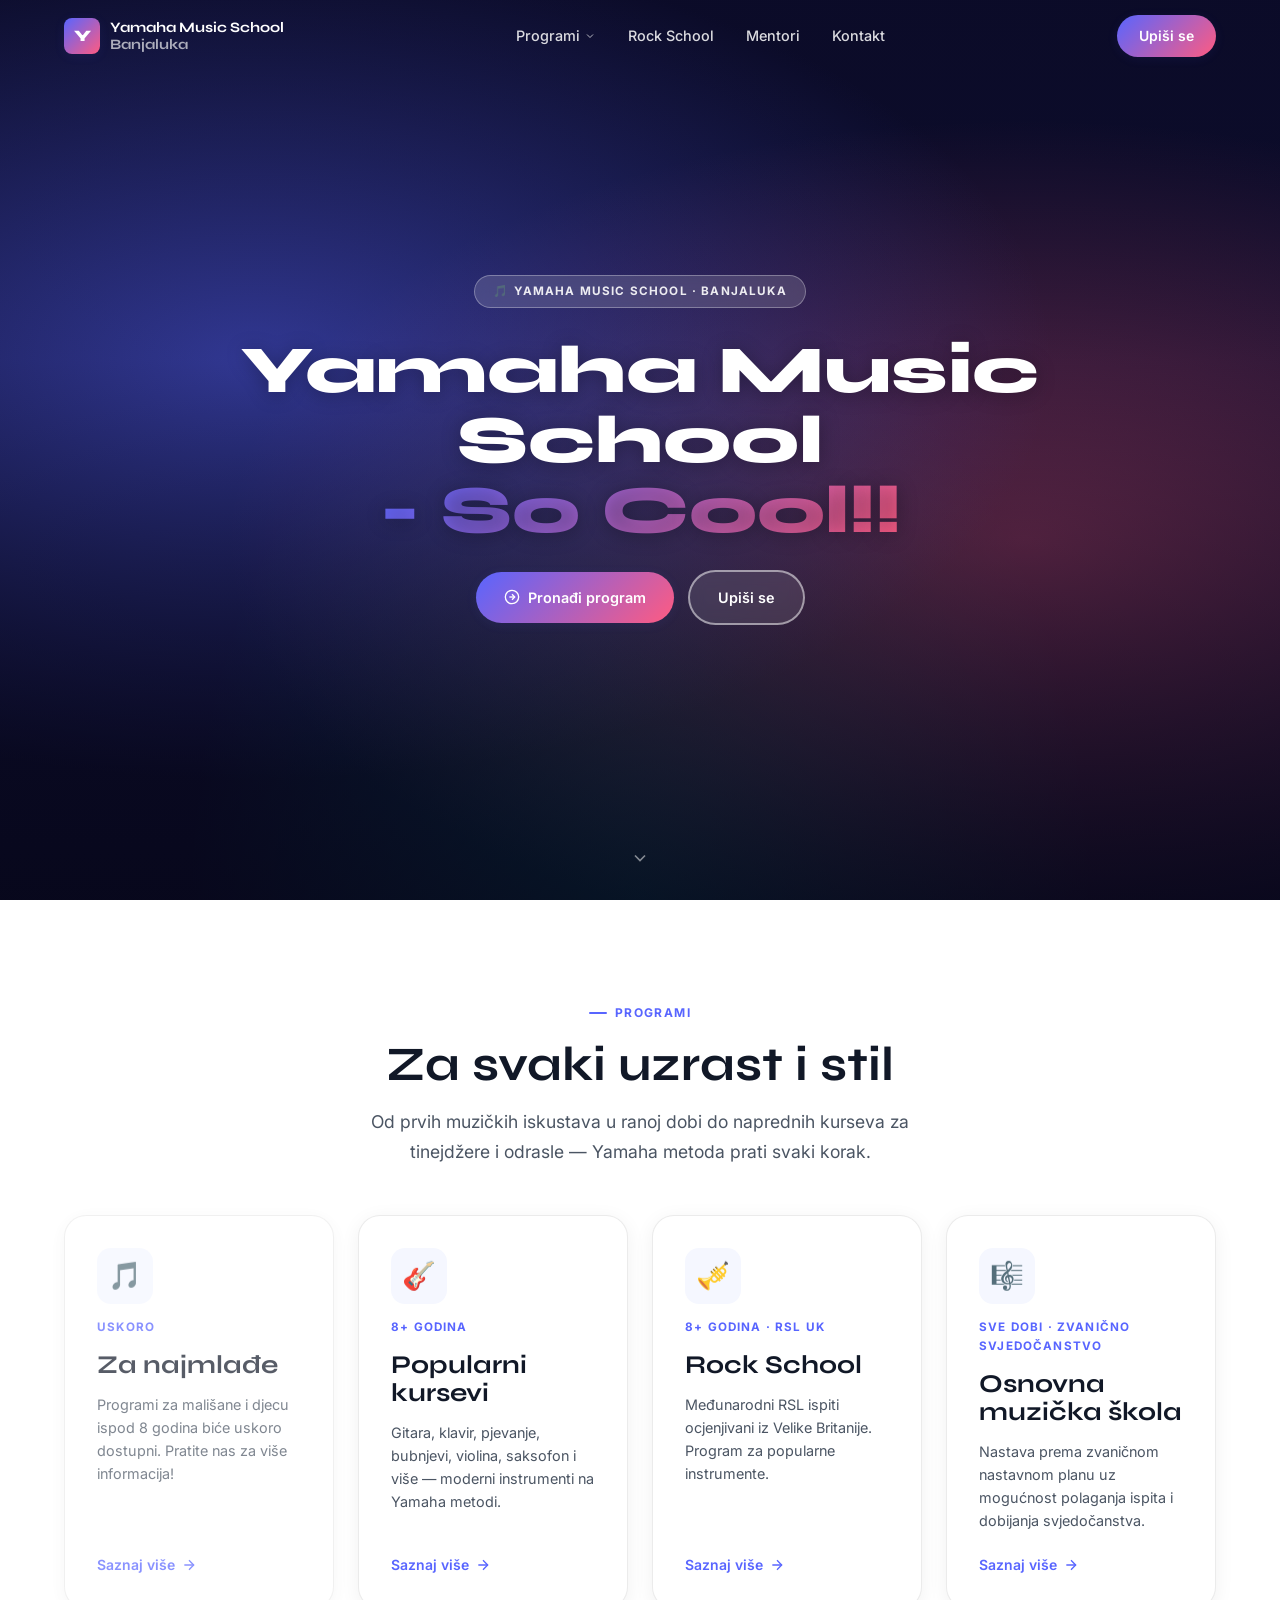
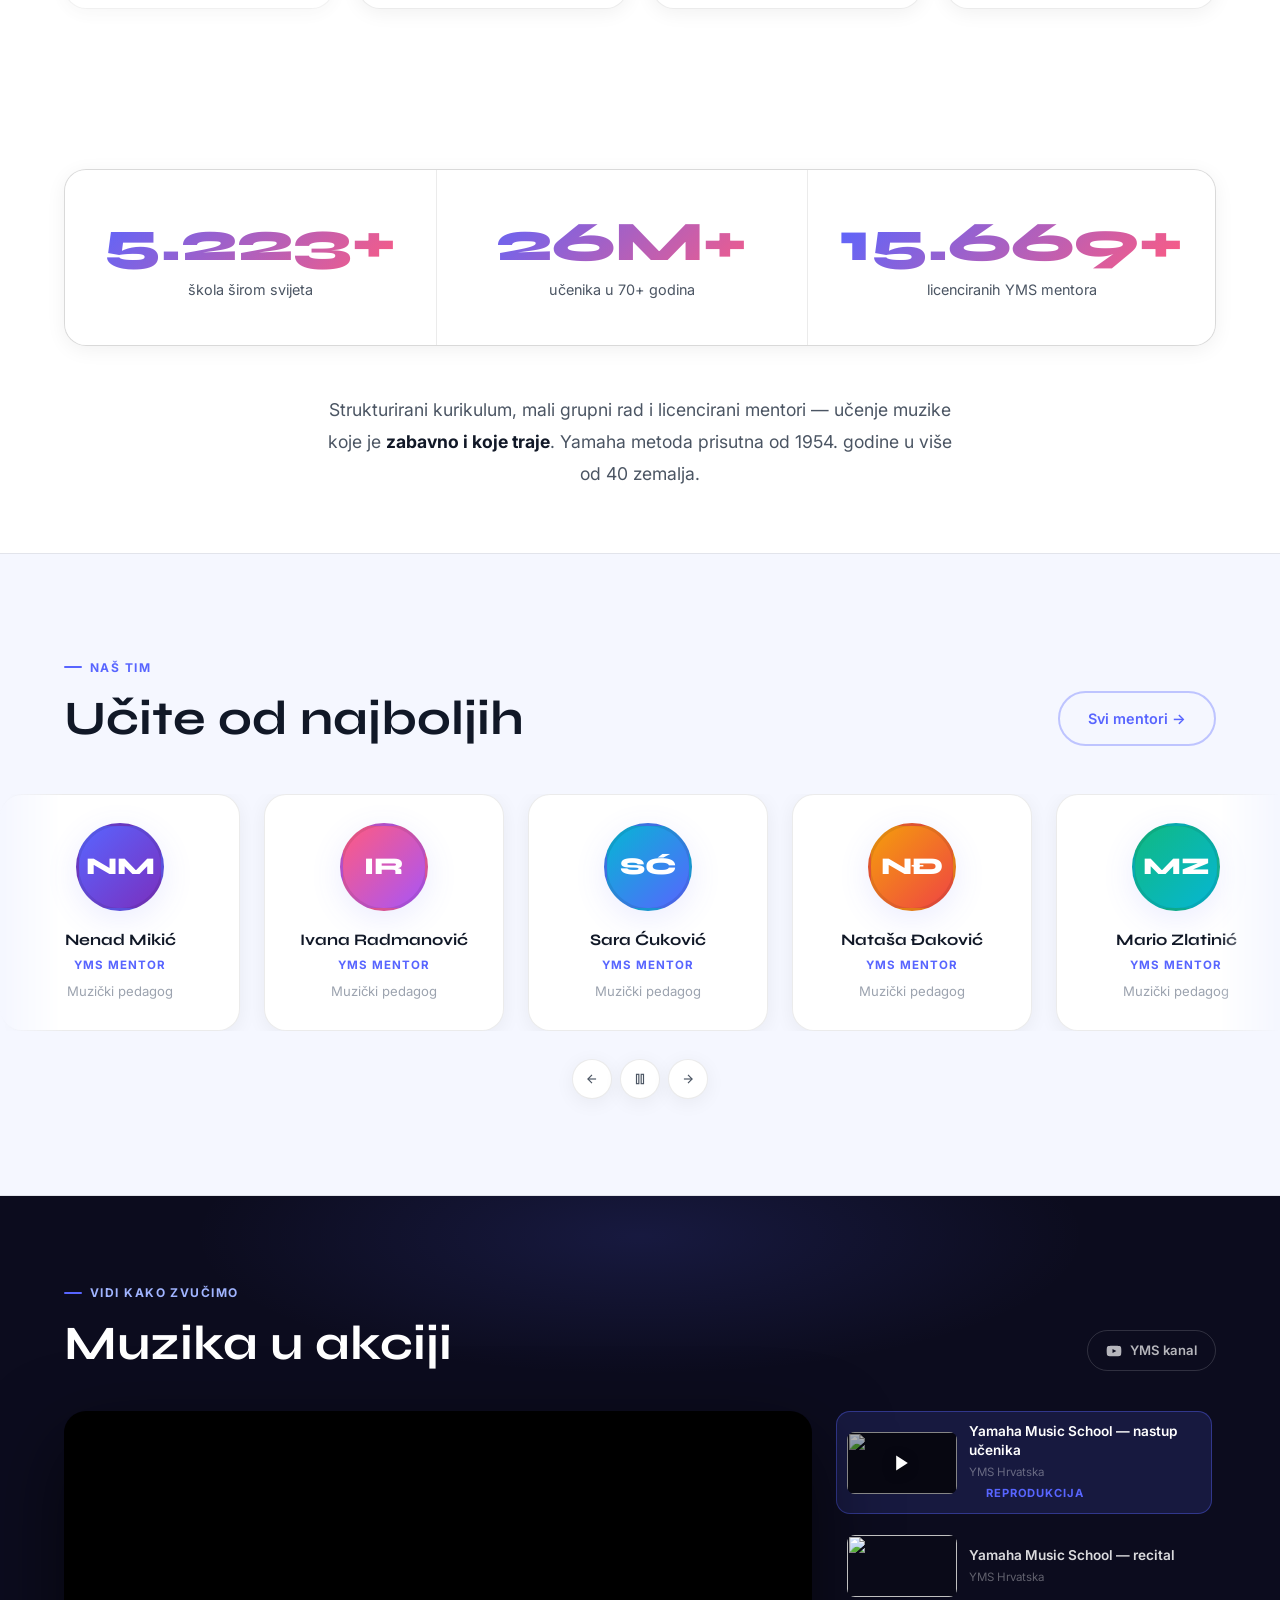
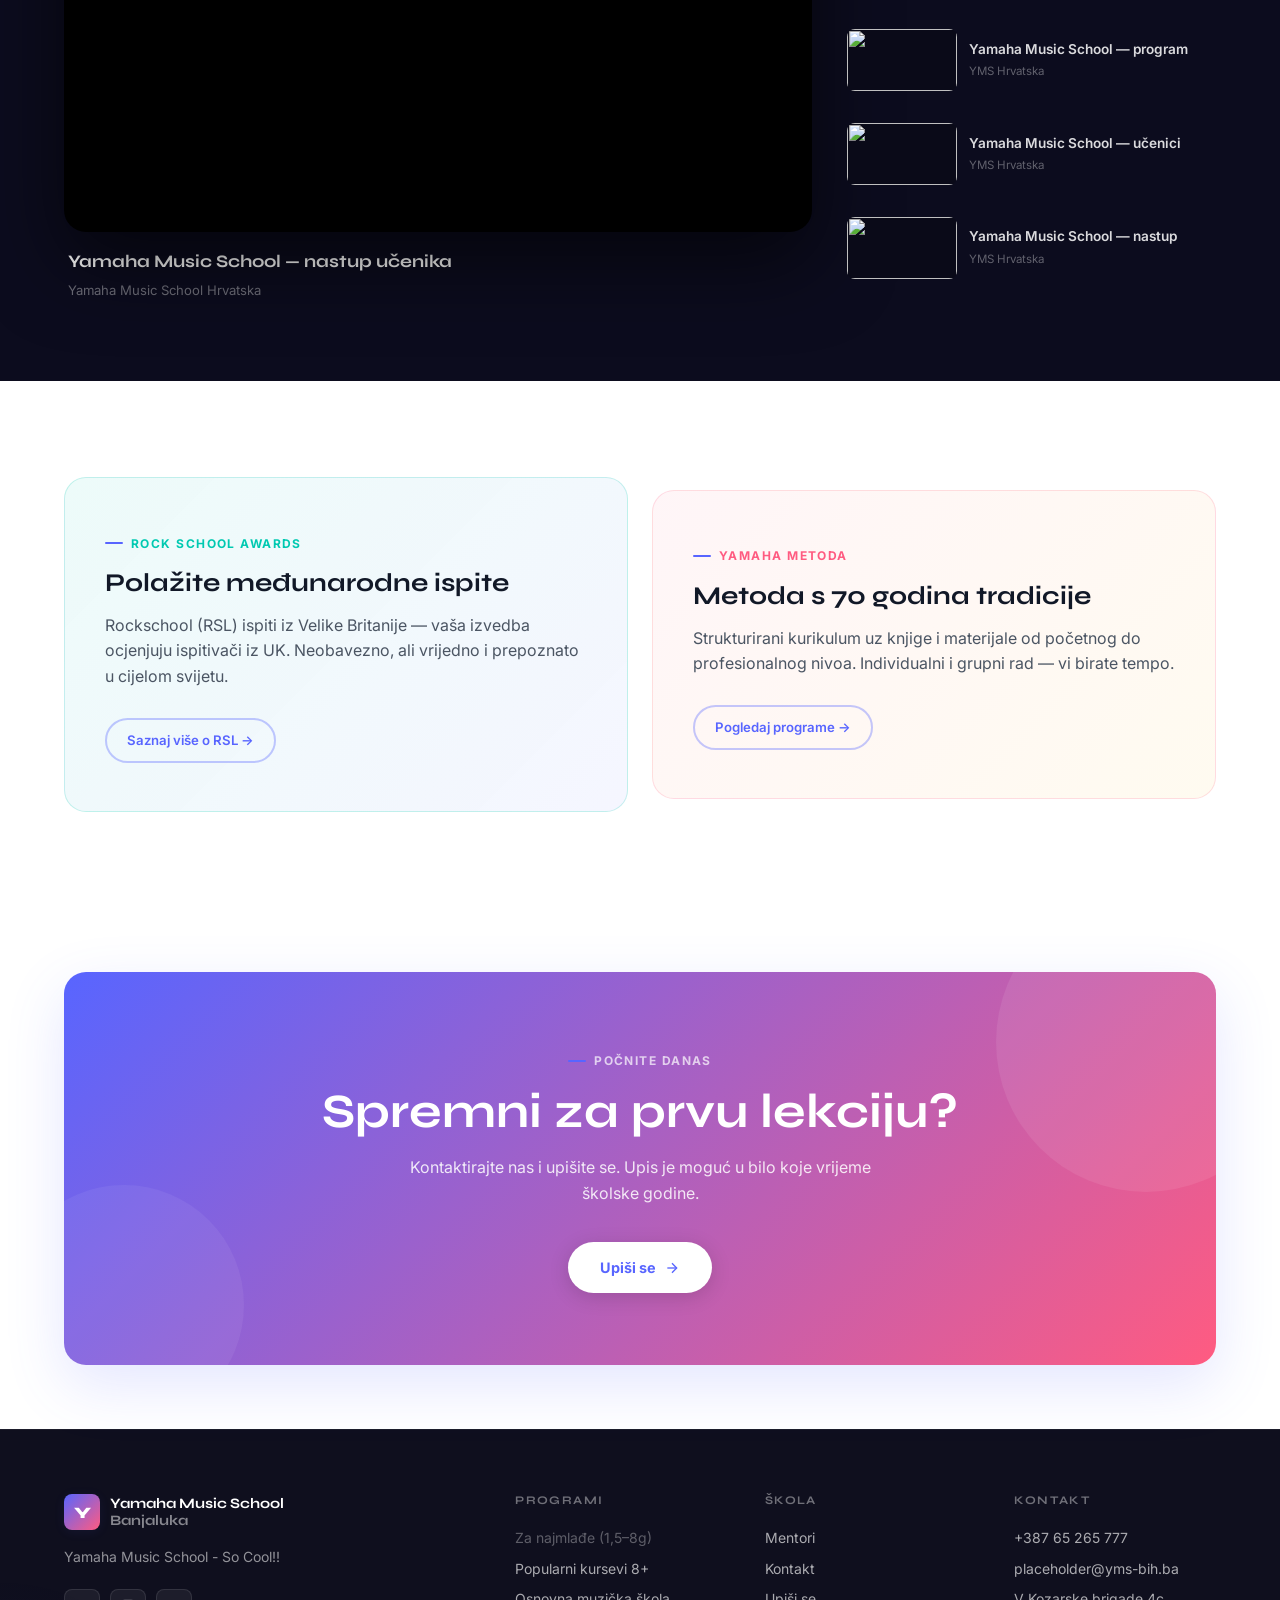
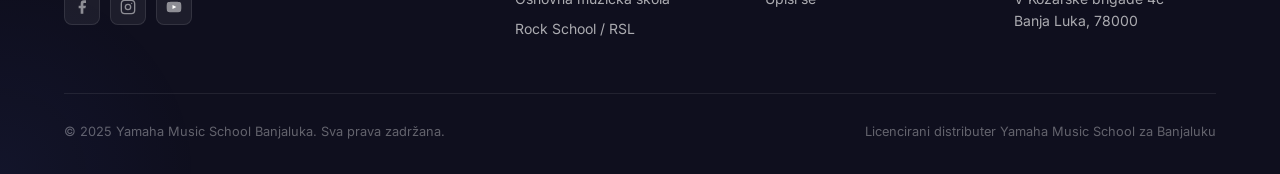
==== commit 9df24f49: "Fixed typo on landing page: Spremi li se -> Spremni Co-authored-by: Cursor <cursoragent@cursor.com>" ====
--- a/index.html
+++ b/index.html
@@ -510,7 +510,7 @@
   <div class="container">
     <div class="cta-strip reveal">
       <div class="section-label" style="justify-content: center; color: rgba(255,255,255,0.7);">Počnite danas</div>
-      <h2>Spremi li se za prvu lekciju?</h2>
+      <h2>Spremni za prvu lekciju?</h2>
       <p>Kontaktirajte nas i upišite se. Upis je moguć u bilo koje vrijeme školske godine.</p>
       <a href="kontakt.html" class="btn-white">
         Upiši se
--- a/css/style.css
+++ b/css/style.css
@@ -213,6 +213,15 @@
   opacity: 0;
   pointer-events: none;
   transition: var(--transition);
+}
+/* Invisible bridge to prevent hover loss when moving mouse from toggle to menu */
+.nav__dropdown-menu::before {
+  content: '';
+  position: absolute;
+  top: -16px;
+  left: 0;
+  right: 0;
+  height: 16px;
 }
 .nav__dropdown:hover .nav__dropdown-menu {
   opacity: 1;
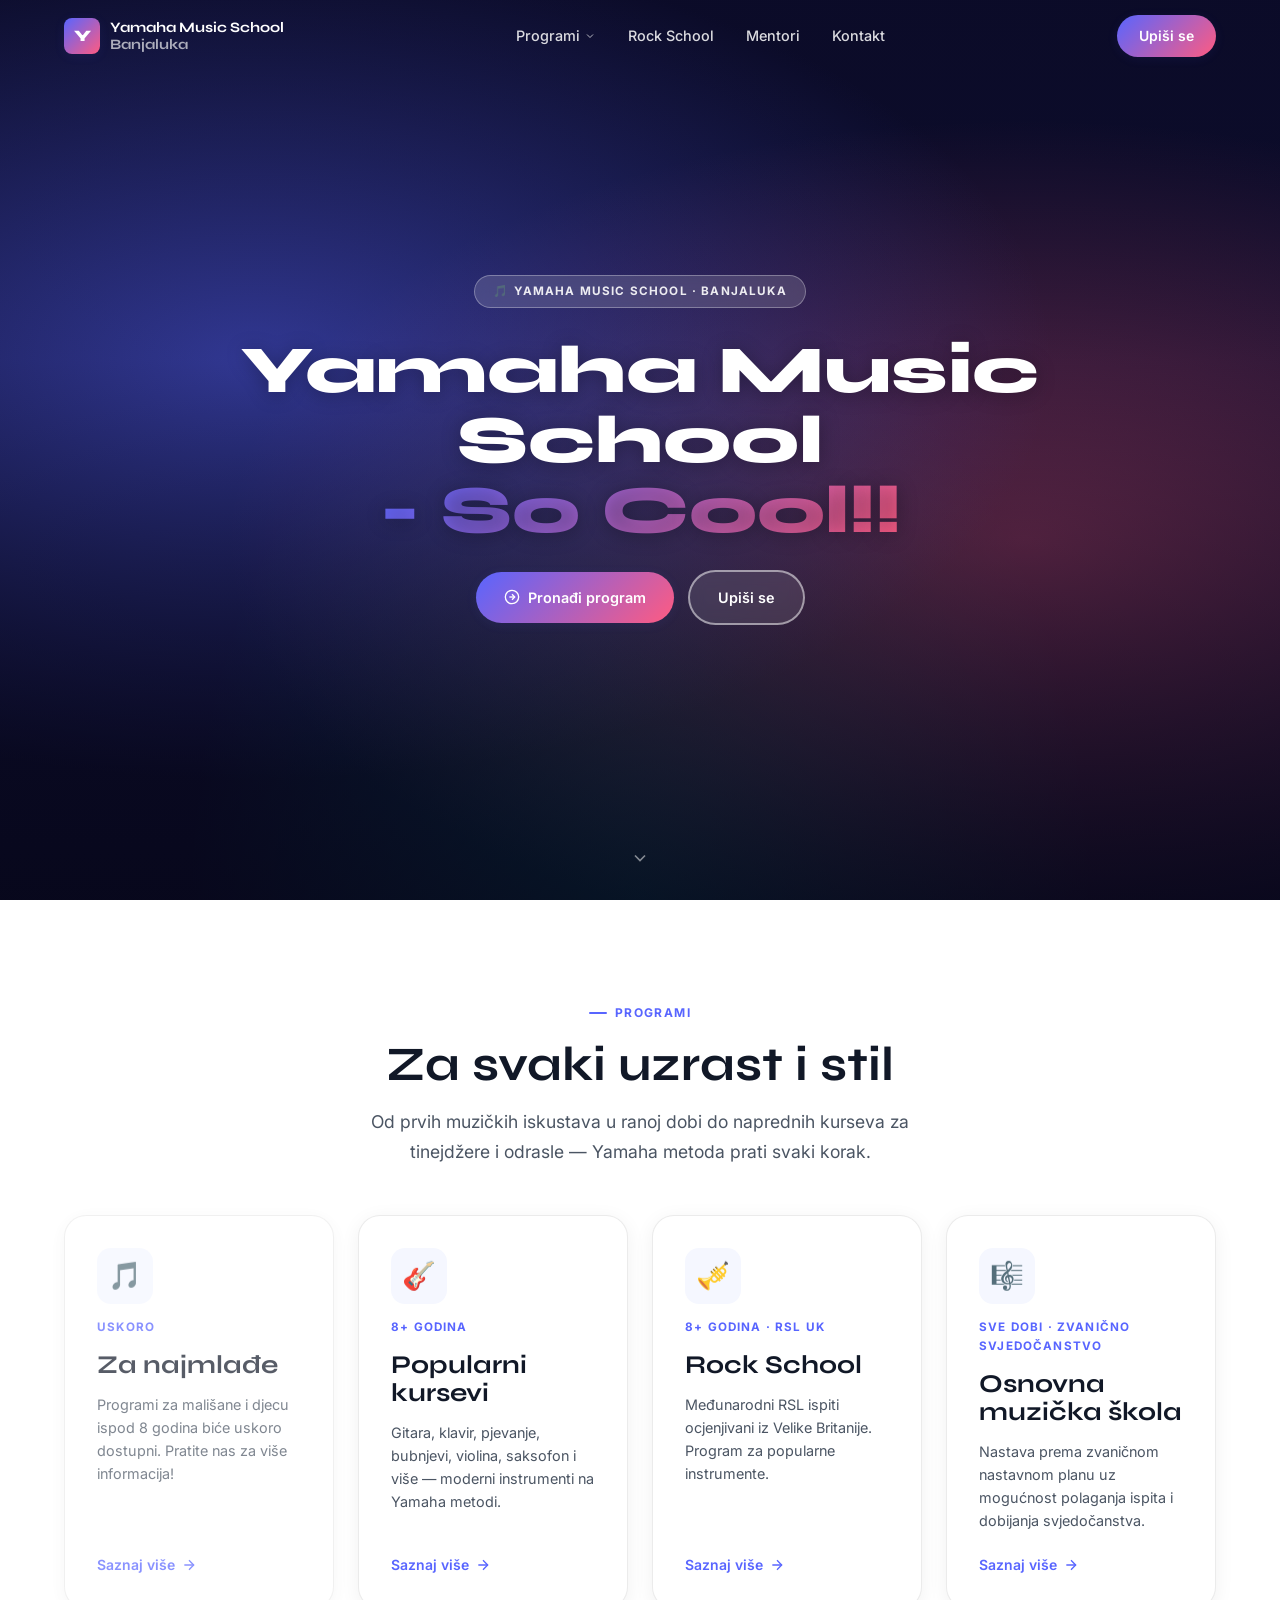
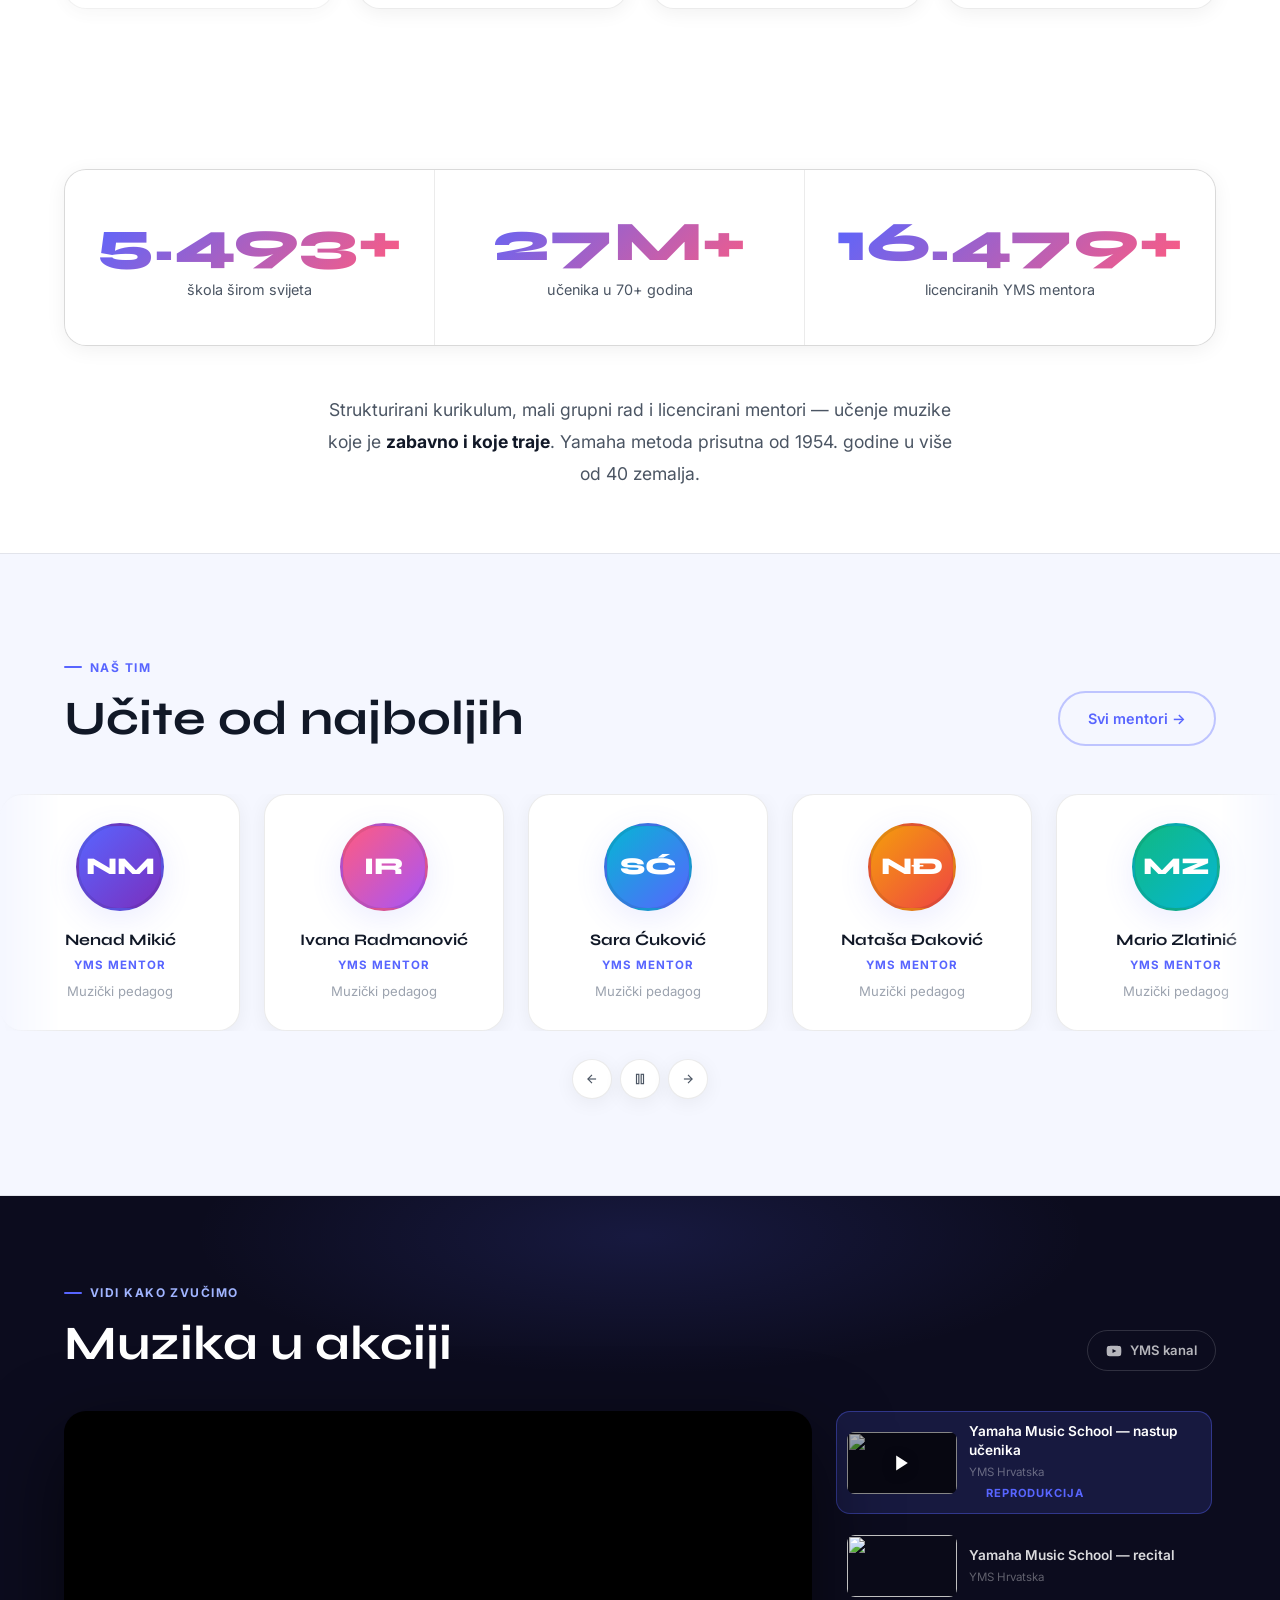
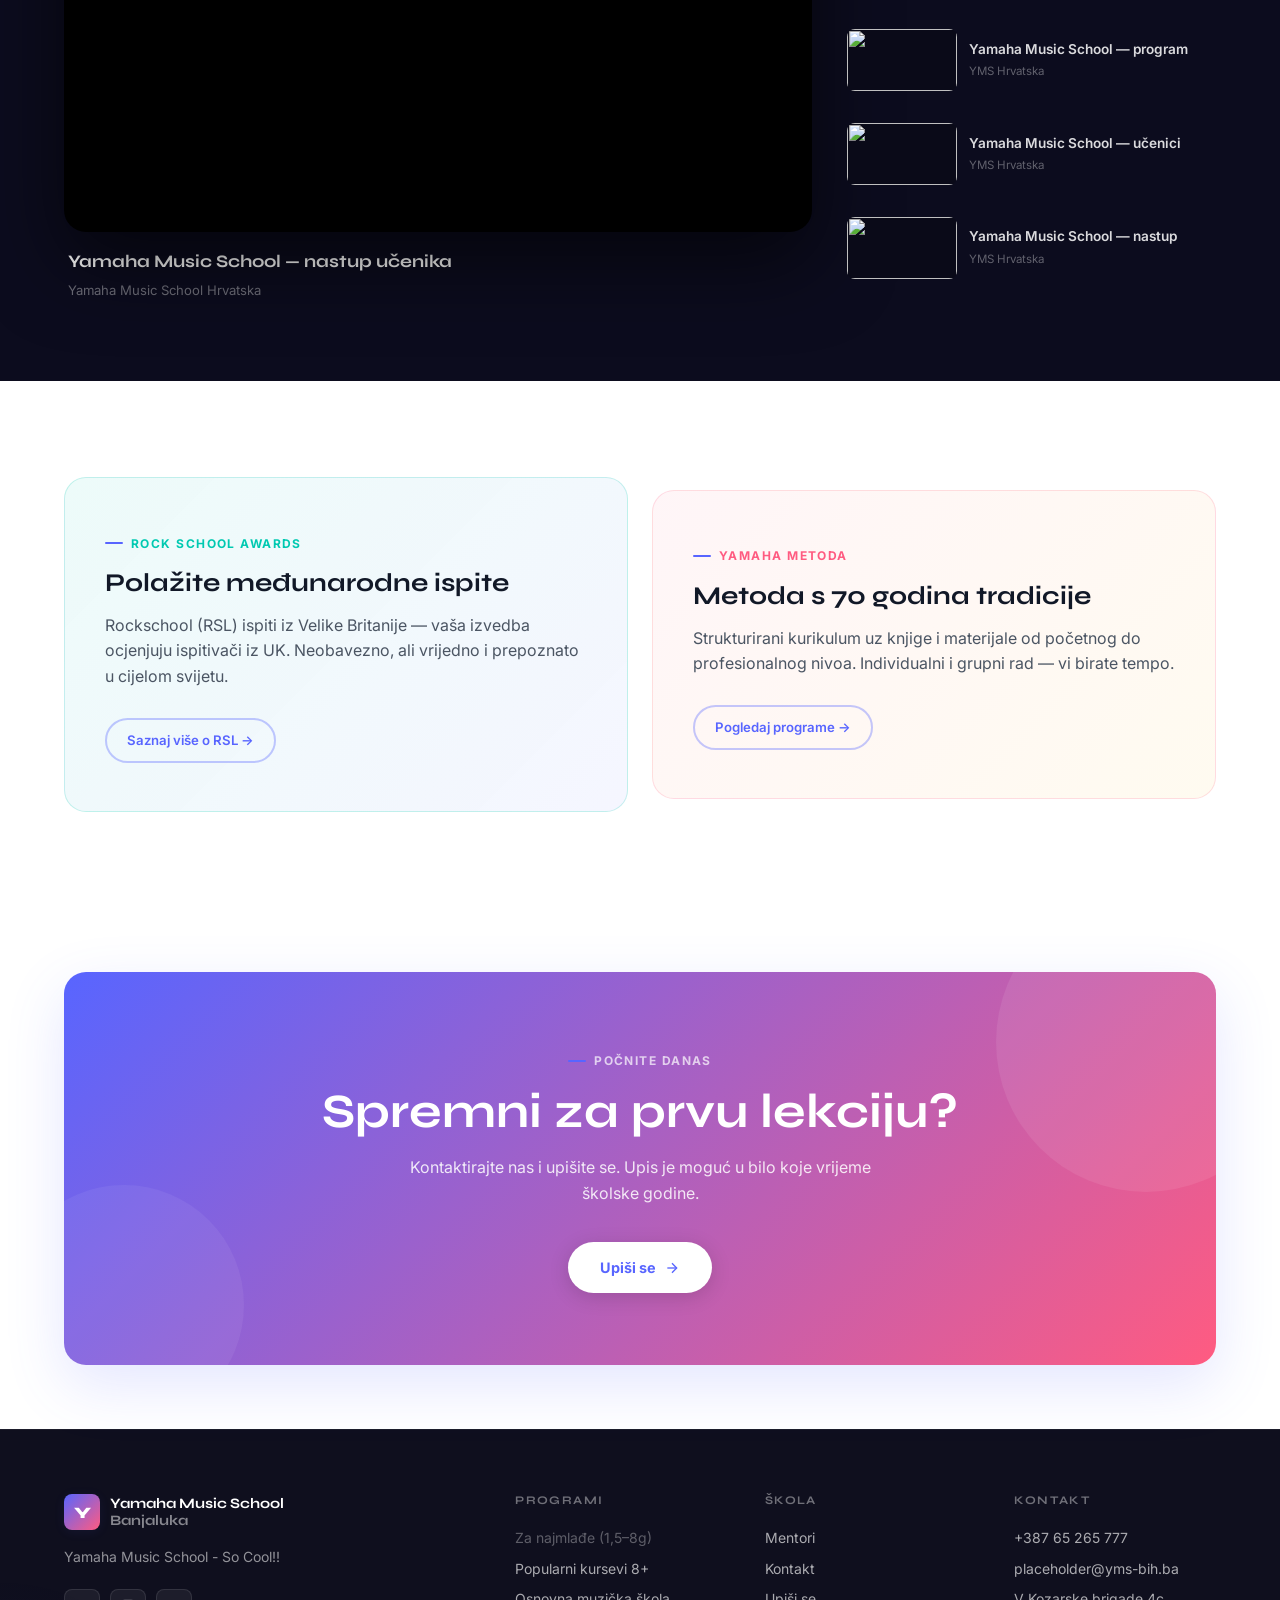
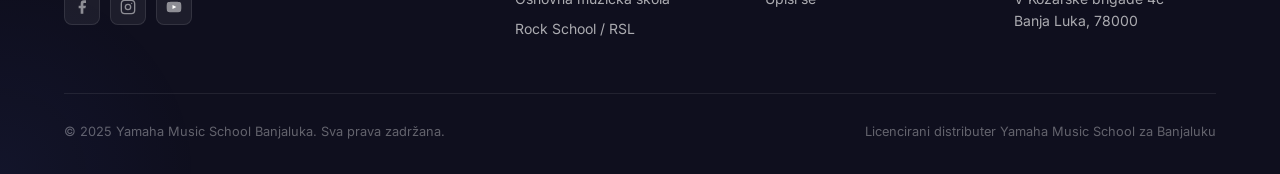
==== commit d6e6462d: "Added clickable links to mentor carousel on homepage that redirect and expand the mentor card on Men" ====
--- a/index.html
+++ b/index.html
@@ -224,86 +224,86 @@
   <div class="carousel-wrapper reveal">
     <div class="carousel-track" id="mentorCarousel">
       <!-- Set 1 -->
-      <div class="carousel-card">
+      <div class="carousel-card" onclick="window.location.href='mentori.html#mentor-nm'" style="cursor: pointer;">
         <div class="carousel-card__avatar initials" style="background:linear-gradient(135deg,#5865FF,#7B2FBE);">NM</div>
         <div class="carousel-card__name">Nenad Mikić</div>
         <div class="carousel-card__role">YMS Mentor</div>
         <div class="carousel-card__instrument">Muzički pedagog</div>
       </div>
-      <div class="carousel-card">
+      <div class="carousel-card" onclick="window.location.href='mentori.html#mentor-ir'" style="cursor: pointer;">
         <div class="carousel-card__avatar initials" style="background:linear-gradient(135deg,#FF5B81,#A855F7);">IR</div>
         <div class="carousel-card__name">Ivana Radmanović</div>
         <div class="carousel-card__role">YMS Mentor</div>
         <div class="carousel-card__instrument">Muzički pedagog</div>
       </div>
-      <div class="carousel-card">
+      <div class="carousel-card" onclick="window.location.href='mentori.html#mentor-sc'" style="cursor: pointer;">
         <div class="carousel-card__avatar initials" style="background:linear-gradient(135deg,#06B6D4,#5865FF);">SĆ</div>
         <div class="carousel-card__name">Sara Ćuković</div>
         <div class="carousel-card__role">YMS Mentor</div>
         <div class="carousel-card__instrument">Muzički pedagog</div>
       </div>
-      <div class="carousel-card">
+      <div class="carousel-card" onclick="window.location.href='mentori.html#mentor-nd'" style="cursor: pointer;">
         <div class="carousel-card__avatar initials" style="background:linear-gradient(135deg,#F59E0B,#EF4444);">NĐ</div>
         <div class="carousel-card__name">Nataša Đaković</div>
         <div class="carousel-card__role">YMS Mentor</div>
         <div class="carousel-card__instrument">Muzički pedagog</div>
       </div>
-      <div class="carousel-card">
+      <div class="carousel-card" onclick="window.location.href='mentori.html#mentor-mz'" style="cursor: pointer;">
         <div class="carousel-card__avatar initials" style="background:linear-gradient(135deg,#10B981,#06B6D4);">MZ</div>
         <div class="carousel-card__name">Mario Zlatinić</div>
         <div class="carousel-card__role">YMS Mentor</div>
         <div class="carousel-card__instrument">Muzički pedagog</div>
       </div>
-      <div class="carousel-card">
+      <div class="carousel-card" onclick="window.location.href='mentori.html#mentor-lr'" style="cursor: pointer;">
         <div class="carousel-card__avatar initials" style="background:linear-gradient(135deg,#8B5CF6,#3B82F6);">LR</div>
         <div class="carousel-card__name">Luka Radmanović</div>
         <div class="carousel-card__role">YMS Mentor</div>
         <div class="carousel-card__instrument">Muzički pedagog</div>
       </div>
-      <div class="carousel-card">
+      <div class="carousel-card" onclick="window.location.href='mentori.html#mentor-fv'" style="cursor: pointer;">
         <div class="carousel-card__avatar initials" style="background:linear-gradient(135deg,#EC4899,#F59E0B);">FV</div>
         <div class="carousel-card__name">Filip Vukelić</div>
         <div class="carousel-card__role">YMS Mentor</div>
         <div class="carousel-card__instrument">Muzički pedagog</div>
       </div>
       <!-- Set 2 — duplicate for seamless loop -->
-      <div class="carousel-card">
+      <div class="carousel-card" onclick="window.location.href='mentori.html#mentor-nm'" style="cursor: pointer;">
         <div class="carousel-card__avatar initials" style="background:linear-gradient(135deg,#5865FF,#7B2FBE);">NM</div>
         <div class="carousel-card__name">Nenad Mikić</div>
         <div class="carousel-card__role">YMS Mentor</div>
         <div class="carousel-card__instrument">Muzički pedagog</div>
       </div>
-      <div class="carousel-card">
+      <div class="carousel-card" onclick="window.location.href='mentori.html#mentor-ir'" style="cursor: pointer;">
         <div class="carousel-card__avatar initials" style="background:linear-gradient(135deg,#FF5B81,#A855F7);">IR</div>
         <div class="carousel-card__name">Ivana Radmanović</div>
         <div class="carousel-card__role">YMS Mentor</div>
         <div class="carousel-card__instrument">Muzički pedagog</div>
       </div>
-      <div class="carousel-card">
+      <div class="carousel-card" onclick="window.location.href='mentori.html#mentor-sc'" style="cursor: pointer;">
         <div class="carousel-card__avatar initials" style="background:linear-gradient(135deg,#06B6D4,#5865FF);">SĆ</div>
         <div class="carousel-card__name">Sara Ćuković</div>
         <div class="carousel-card__role">YMS Mentor</div>
         <div class="carousel-card__instrument">Muzički pedagog</div>
       </div>
-      <div class="carousel-card">
+      <div class="carousel-card" onclick="window.location.href='mentori.html#mentor-nd'" style="cursor: pointer;">
         <div class="carousel-card__avatar initials" style="background:linear-gradient(135deg,#F59E0B,#EF4444);">NĐ</div>
         <div class="carousel-card__name">Nataša Đaković</div>
         <div class="carousel-card__role">YMS Mentor</div>
         <div class="carousel-card__instrument">Muzički pedagog</div>
       </div>
-      <div class="carousel-card">
+      <div class="carousel-card" onclick="window.location.href='mentori.html#mentor-mz'" style="cursor: pointer;">
         <div class="carousel-card__avatar initials" style="background:linear-gradient(135deg,#10B981,#06B6D4);">MZ</div>
         <div class="carousel-card__name">Mario Zlatinić</div>
         <div class="carousel-card__role">YMS Mentor</div>
         <div class="carousel-card__instrument">Muzički pedagog</div>
       </div>
-      <div class="carousel-card">
+      <div class="carousel-card" onclick="window.location.href='mentori.html#mentor-lr'" style="cursor: pointer;">
         <div class="carousel-card__avatar initials" style="background:linear-gradient(135deg,#8B5CF6,#3B82F6);">LR</div>
         <div class="carousel-card__name">Luka Radmanović</div>
         <div class="carousel-card__role">YMS Mentor</div>
         <div class="carousel-card__instrument">Muzički pedagog</div>
       </div>
-      <div class="carousel-card">
+      <div class="carousel-card" onclick="window.location.href='mentori.html#mentor-fv'" style="cursor: pointer;">
         <div class="carousel-card__avatar initials" style="background:linear-gradient(135deg,#EC4899,#F59E0B);">FV</div>
         <div class="carousel-card__name">Filip Vukelić</div>
         <div class="carousel-card__role">YMS Mentor</div>
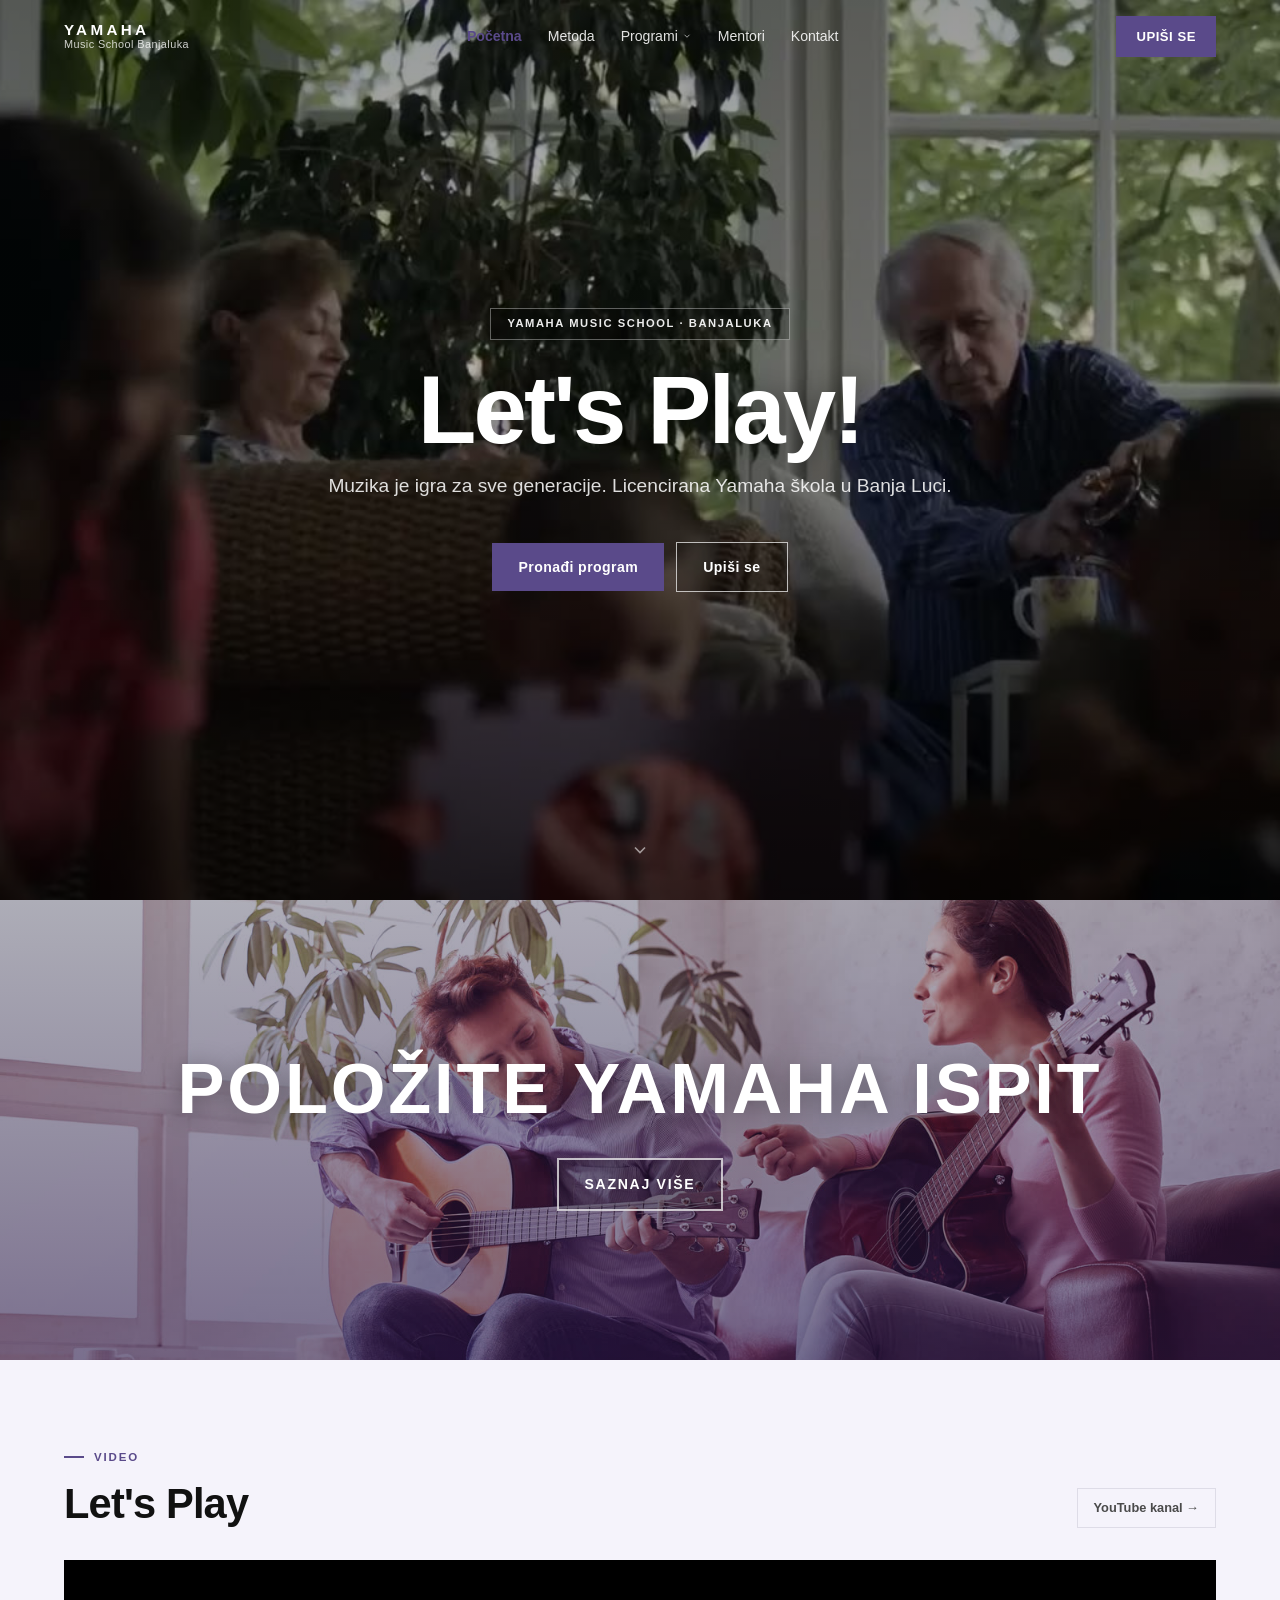
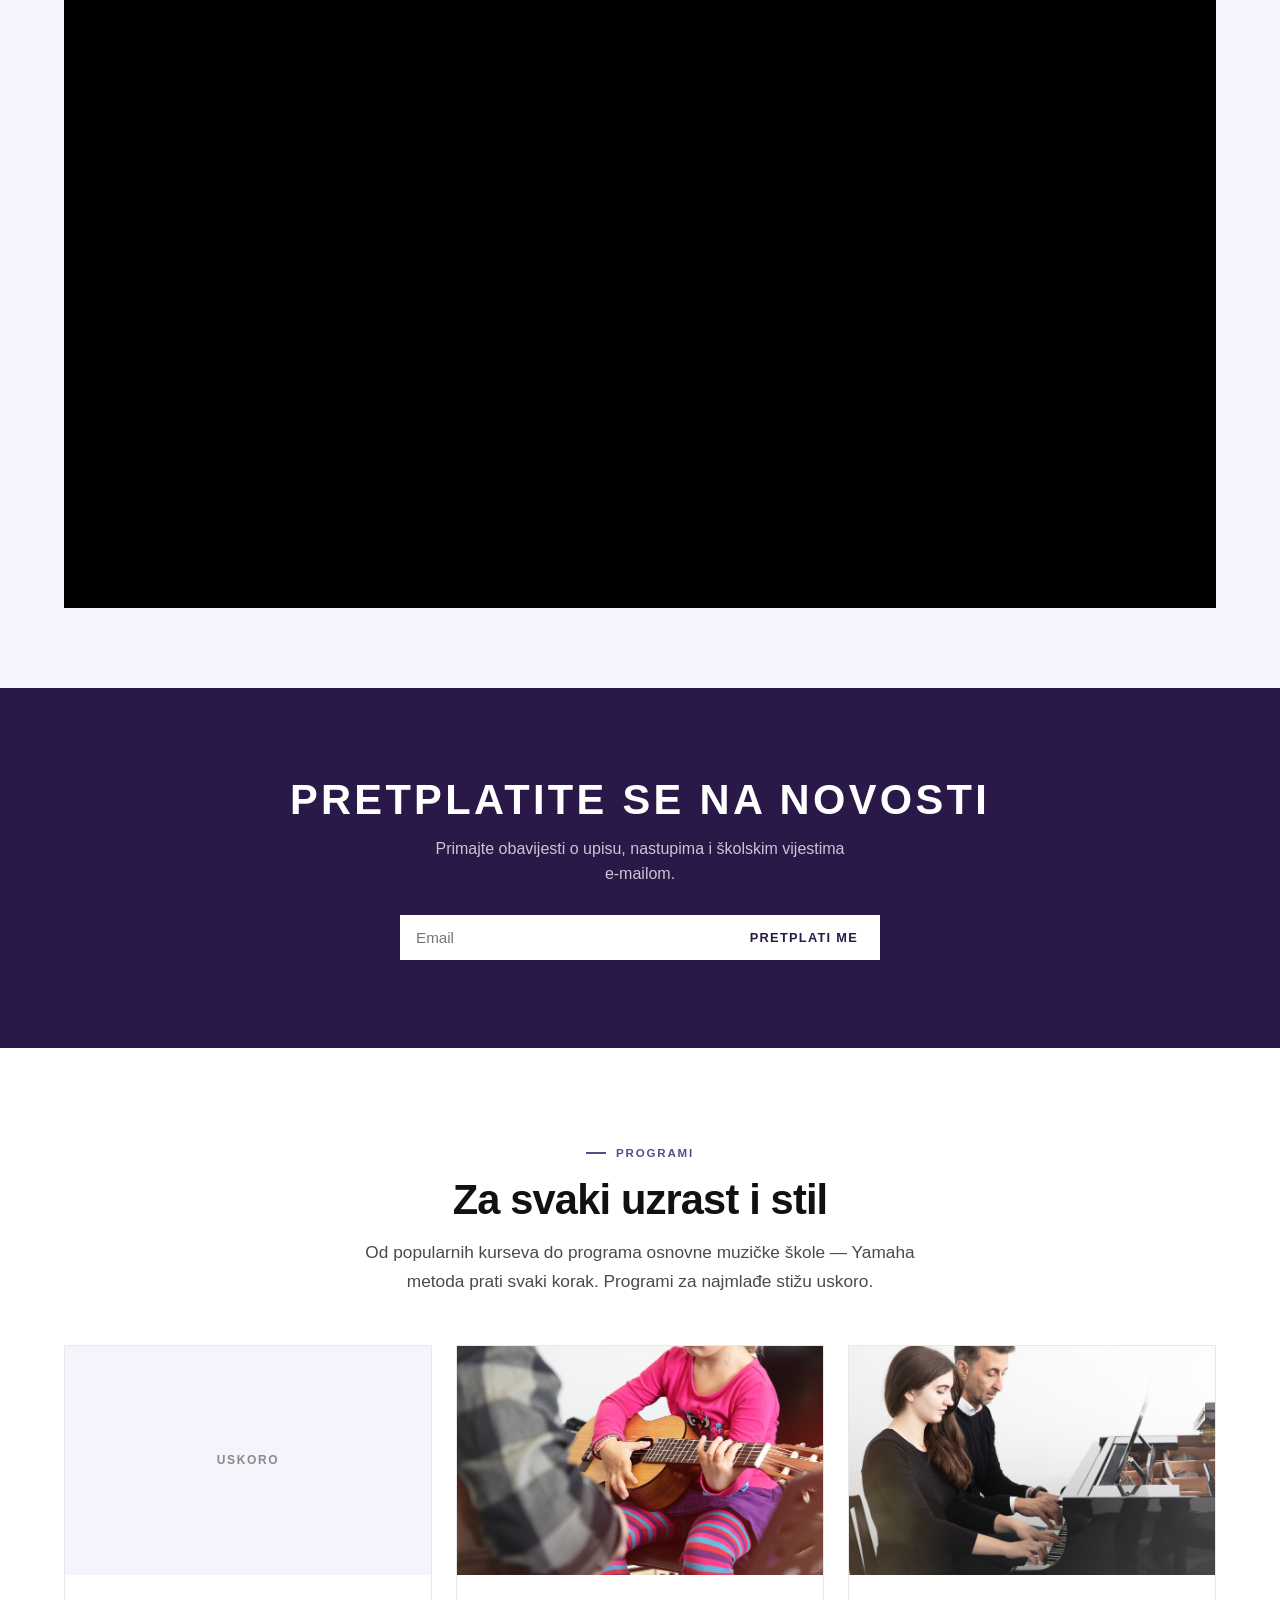
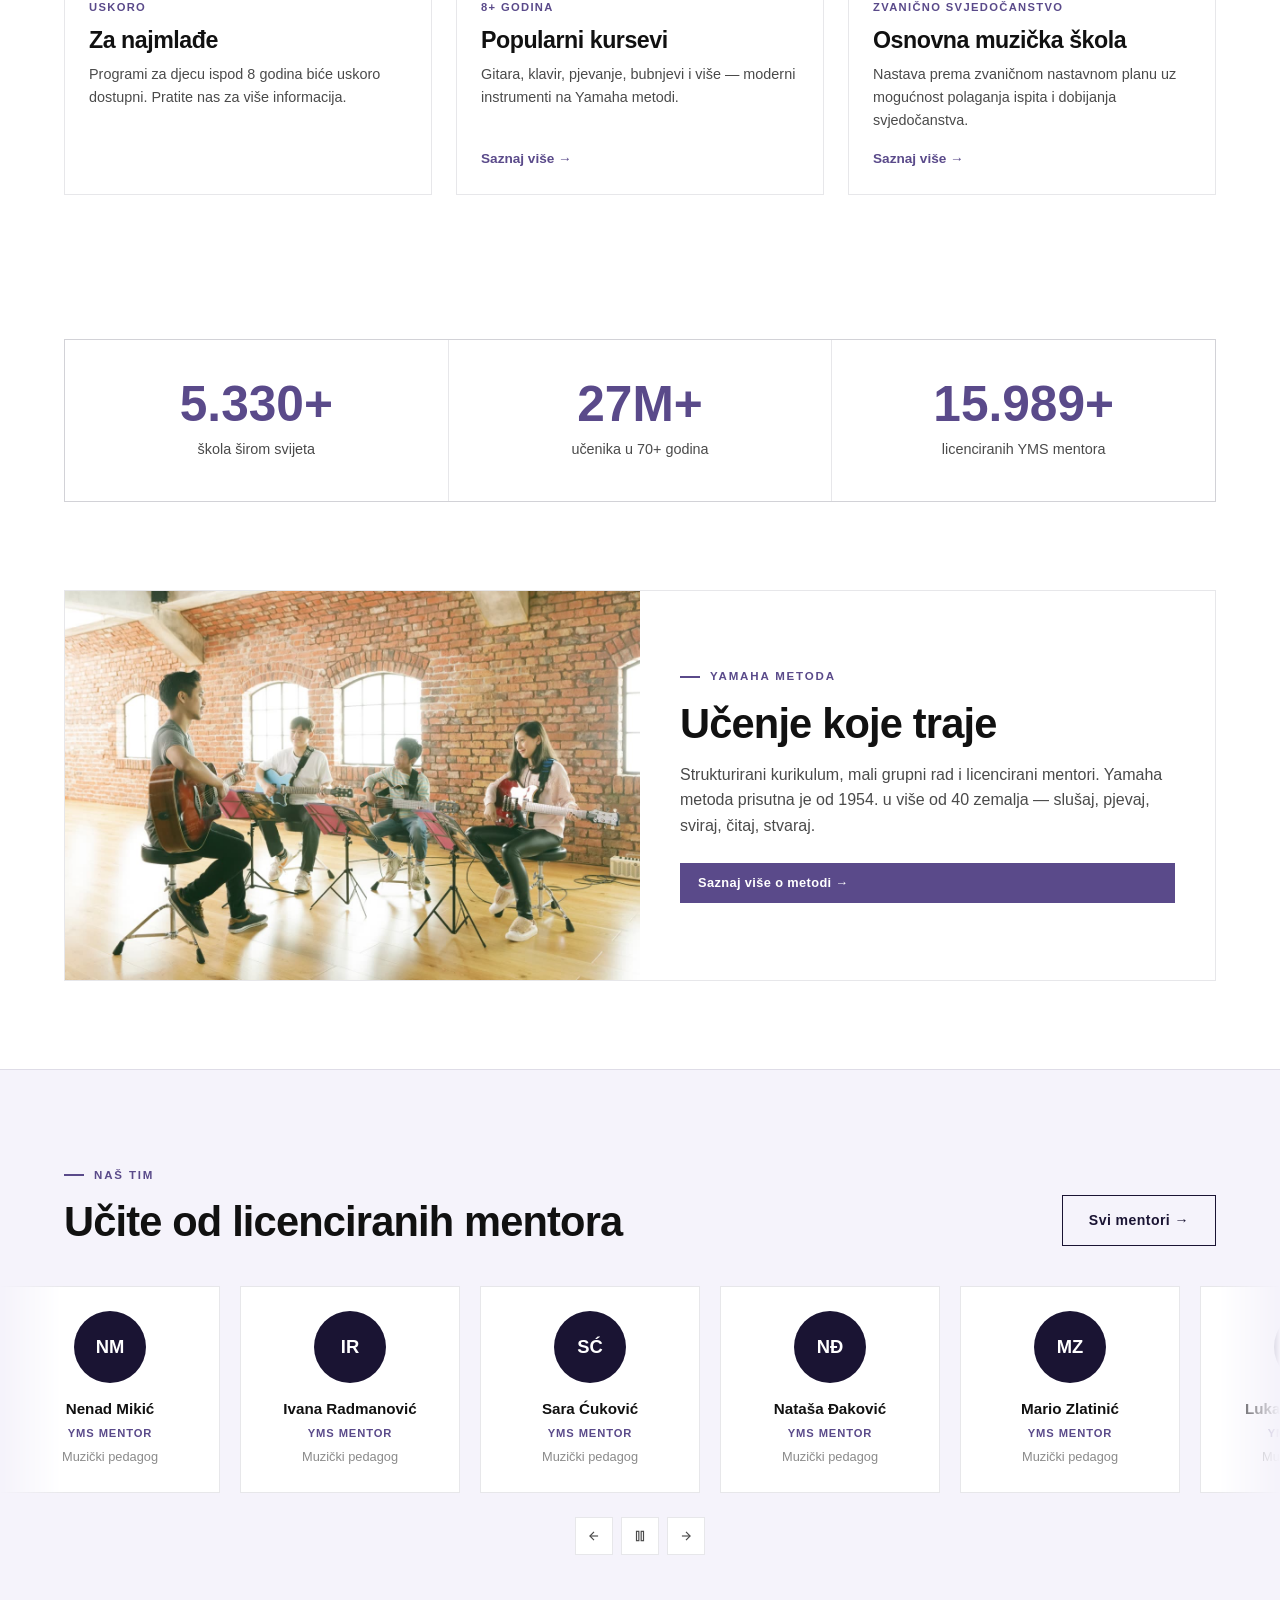
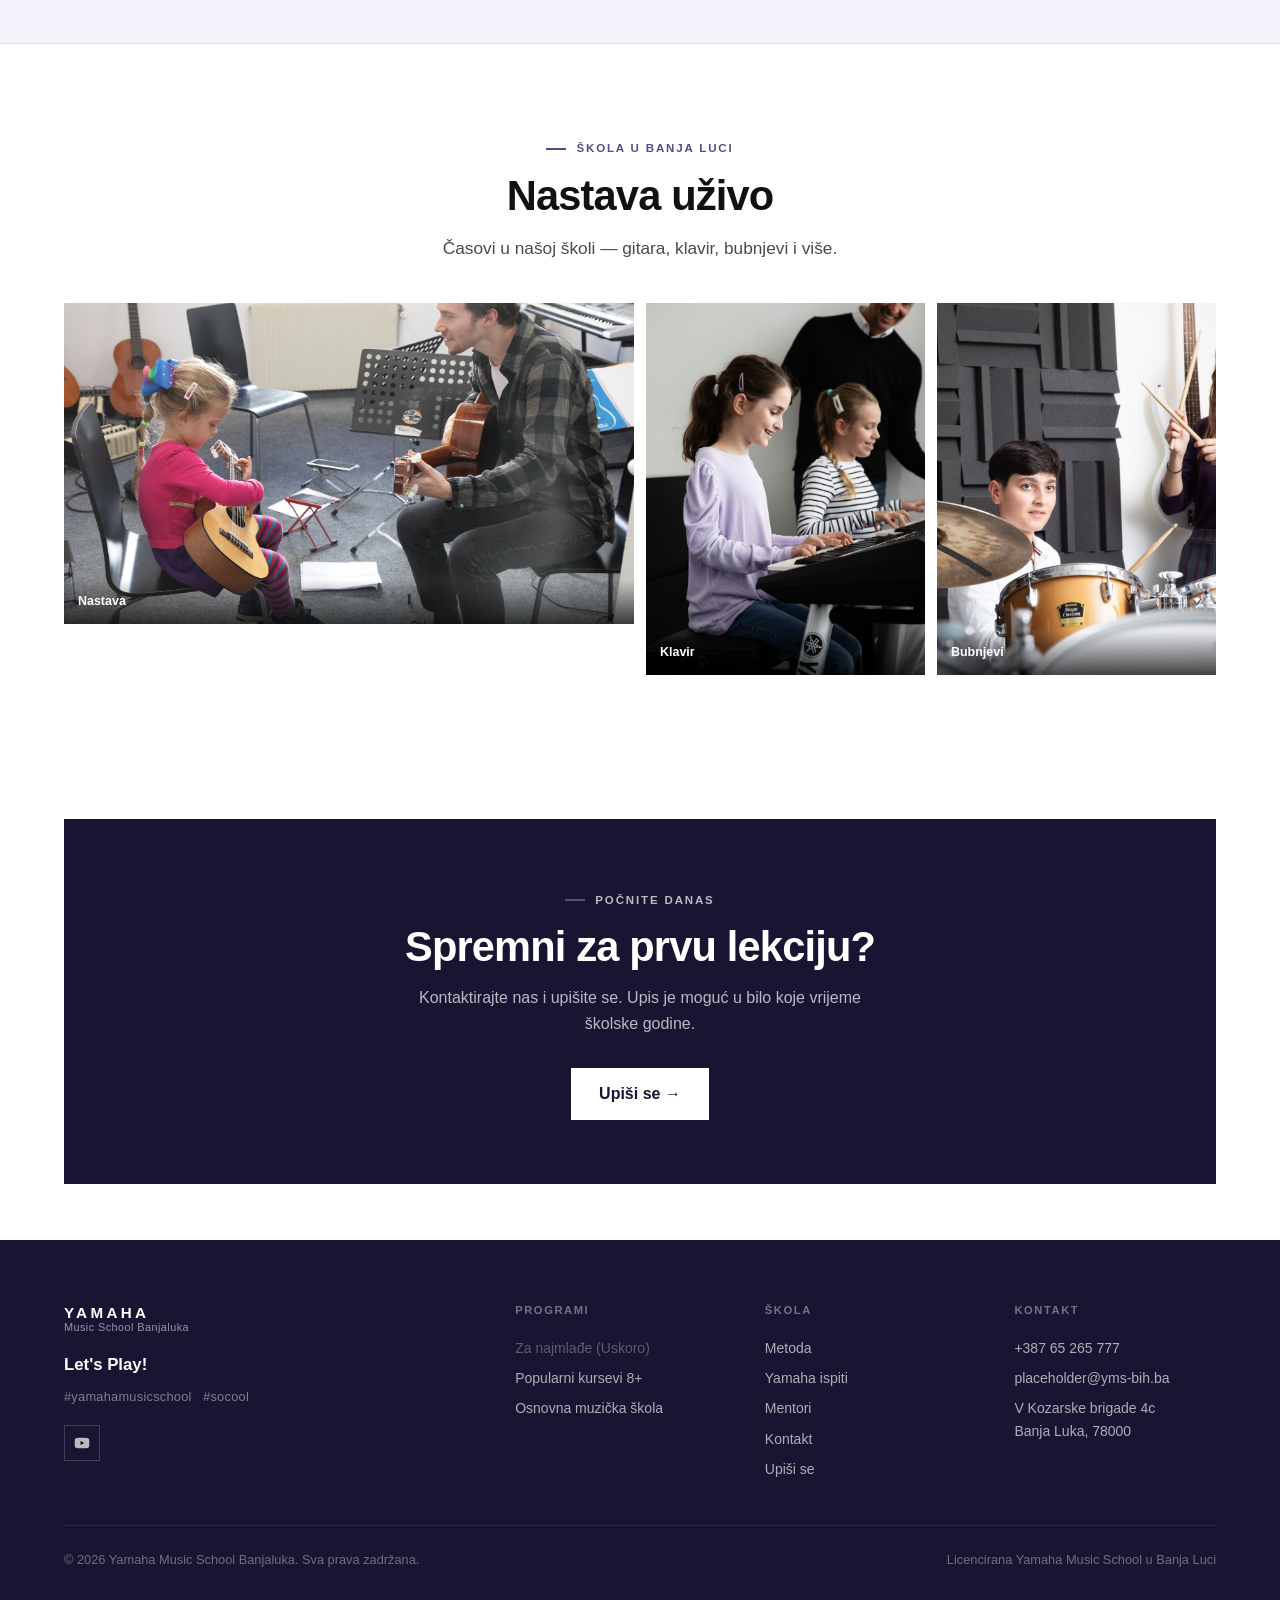
==== commit e1efe658: "Revamp the school site to Yamaha HQ branding. Use a local muted hero video, add Metoda and Yamaha is" ====
--- a/index.html
+++ b/index.html
@@ -3,183 +3,196 @@
 <head>
   <meta charset="UTF-8" />
   <meta name="viewport" content="width=device-width, initial-scale=1.0" />
-  <title>Yamaha Music School Banjaluka — Muzika za sve uzraste</title>
-  <meta name="description" content="Yamaha Music School Banjaluka — muzička škola za sve uzraste u Banja Luci. Programi od 4 mjeseca do odrasle dobi. Licencirani YMS mentori." />
+  <title>Yamaha Music School Banjaluka — Let's Play</title>
+  <meta name="description" content="Yamaha Music School Banjaluka — licencirana muzička škola u Banja Luci. Yamaha metoda za uzrast 8+. Let's Play!" />
+  <link rel="preconnect" href="https://www.youtube.com" />
   <link rel="stylesheet" href="css/style.css" />
 </head>
 <body>
 
-<!-- ============================================================
-     NAVIGATION
-     ============================================================ -->
 <nav class="nav">
   <div class="nav__inner">
     <a href="index.html" class="nav__logo">
-      <div class="nav__logo-mark">Y</div>
-      <div class="nav__logo-text">
-        Yamaha Music School<br>
-        <span>Banjaluka</span>
-      </div>
+      <span class="nav__wordmark">
+        <span class="nav__wordmark-brand">Yamaha</span>
+        <span class="nav__wordmark-sub">Music School Banjaluka</span>
+      </span>
     </a>
-
     <ul class="nav__links">
+      <li><a href="index.html" class="nav__link">Početna</a></li>
+      <li><a href="metoda.html" class="nav__link">Metoda</a></li>
       <li class="nav__dropdown">
         <a href="programi.html" class="nav__link nav__dropdown-toggle">Programi</a>
         <div class="nav__dropdown-menu">
-          <a href="javascript:void(0)" class="nav__dropdown-item" title="Dolazi uskoro" style="cursor: not-allowed; opacity: 0.5;">
-            <div class="nav__dropdown-item-icon">🎵</div>
-            <div class="nav__dropdown-item-text">
-              Za najmlađe
-              <div class="nav__dropdown-item-sub">Uskoro</div>
-            </div>
+          <a href="javascript:void(0)" class="nav__dropdown-item is-soon" title="Dolazi uskoro">
+            Za najmlađe
+            <div class="nav__dropdown-item-sub">Uskoro</div>
           </a>
           <a href="programi.html#popularni" class="nav__dropdown-item">
-            <div class="nav__dropdown-item-icon">🎸</div>
-            <div class="nav__dropdown-item-text">
-              Popularni kursevi
-              <div class="nav__dropdown-item-sub">8+ godina</div>
-            </div>
+            Popularni kursevi
+            <div class="nav__dropdown-item-sub">8+ godina</div>
           </a>
           <a href="programi.html#ogsk" class="nav__dropdown-item">
-            <div class="nav__dropdown-item-icon">🎼</div>
-            <div class="nav__dropdown-item-text">
-              Osnovna muzička škola
-              <div class="nav__dropdown-item-sub">Zvanično svjedočanstvo</div>
-            </div>
+            Osnovna muzička škola
+            <div class="nav__dropdown-item-sub">Zvanično svjedočanstvo</div>
           </a>
         </div>
       </li>
-      <li><a href="rock-school.html" class="nav__link">Rock School</a></li>
       <li><a href="mentori.html" class="nav__link">Mentori</a></li>
       <li><a href="kontakt.html" class="nav__link">Kontakt</a></li>
     </ul>
-
-    <a href="kontakt.html" class="nav__cta">Upiši se</a>
-
+    <a href="kontakt.html#forma" class="nav__cta">Upiši se</a>
     <button class="nav__hamburger" aria-label="Otvori meni">
       <span></span><span></span><span></span>
     </button>
   </div>
 </nav>
 
-<!-- Mobile nav -->
 <div class="nav__mobile">
-  <button class="nav__mobile-close" aria-label="Zatvori"
-    style="position:absolute;top:24px;right:24px;font-size:1.5rem;color:var(--text-1);background:none;border:none;cursor:pointer;">✕</button>
+  <button class="nav__mobile-close" aria-label="Zatvori">✕</button>
+  <a href="index.html" class="nav__mobile-link">Početna</a>
+  <a href="metoda.html" class="nav__mobile-link">Metoda</a>
   <a href="programi.html" class="nav__mobile-link">Programi</a>
-  <a href="javascript:void(0)" class="nav__mobile-sub" title="Dolazi uskoro" style="cursor: not-allowed; opacity: 0.5;">↳ Za najmlađe (1,5–8g)</a>
+  <a href="javascript:void(0)" class="nav__mobile-sub is-soon" title="Dolazi uskoro">↳ Za najmlađe (Uskoro)</a>
   <a href="programi.html#popularni" class="nav__mobile-sub">↳ Popularni kursevi (8+)</a>
   <a href="programi.html#ogsk" class="nav__mobile-sub">↳ Osnovna muzička škola</a>
-  <a href="rock-school.html" class="nav__mobile-link">Rock School</a>
   <a href="mentori.html" class="nav__mobile-link">Mentori</a>
   <a href="kontakt.html" class="nav__mobile-link">Kontakt</a>
-  <a href="kontakt.html" class="nav__mobile-cta">Upiši se →</a>
+  <a href="kontakt.html#forma" class="nav__mobile-cta">Upiši se</a>
 </div>
 
-<!-- ============================================================
-     HERO
-     ============================================================ -->
-<section class="hero" data-ytid="gMFTliKeQrE">
-  <!-- Video background -->
+<section class="hero">
   <div class="hero-video-bg">
-    <div id="ytplayer"></div>
-  </div>
-  <!-- CSS fallback — always visible until video proves it can play -->
+    <video
+      id="heroVideo"
+      class="hero-video"
+      muted
+      autoplay
+      loop
+      playsinline
+      disablepictureinpicture
+      disableremoteplayback
+      controlslist="nodownload nofullscreen noremoteplayback noplaybackrate"
+      preload="auto"
+      poster="img/hero-poster.jpg"
+      aria-hidden="true">
+      <source src="video/hero.mp4" type="video/mp4" />
+    </video>
+  </div>
   <div class="hero-fallback"></div>
-  <!-- Dark overlay -->
   <div class="hero-overlay"></div>
 
   <div class="hero-content">
-    <div class="hero-badge">
-      🎵 Yamaha Music School · Banjaluka
-    </div>
-    <h1 class="hero-title">
-      Yamaha Music School<br>
-      <span class="gradient-text">- So Cool!!</span>
-    </h1>
+    <div class="hero-badge">Yamaha Music School · Banjaluka</div>
+    <h1 class="hero-title">Let's Play!</h1>
+    <p class="hero-sub">Muzika je igra za sve generacije. Licencirana Yamaha škola u Banja Luci.</p>
     <div class="hero-actions">
-      <a href="programi.html" class="btn btn-primary">
-        <svg width="16" height="16" viewBox="0 0 24 24" fill="none" stroke="currentColor" stroke-width="2"><circle cx="12" cy="12" r="10"/><polyline points="12 8 16 12 12 16"/><line x1="8" y1="12" x2="16" y2="12"/></svg>
-        Pronađi program
-      </a>
-      <a href="kontakt.html" class="btn btn-outline">
-        Upiši se
-      </a>
-    </div>
-  </div>
-
-  <div class="hero-scroll">
+      <a href="programi.html" class="btn btn-primary">Pronađi program</a>
+      <a href="kontakt.html#forma" class="btn btn-outline">Upiši se</a>
+    </div>
+  </div>
+
+  <div class="hero-scroll" aria-hidden="true">
     <svg width="20" height="20" viewBox="0 0 24 24" fill="none" stroke="currentColor" stroke-width="2">
       <polyline points="6 9 12 15 18 9"/>
     </svg>
   </div>
 </section>
 
-<!-- ============================================================
-     PROGRAMS — AGE CARDS
-     ============================================================ -->
+<a href="yamaha-ispiti.html" class="exam-banner">
+  <img class="exam-banner__img" src="img/adults-acoustic.jpg" alt="Djeca s gitarama — Položite Yamaha ispit" />
+  <div class="exam-banner__veil"></div>
+  <div class="exam-banner__inner">
+    <h2 class="exam-banner__title">Položite Yamaha ispit</h2>
+    <span class="btn btn-outline">Saznaj više</span>
+  </div>
+</a>
+
+<section class="video-block">
+  <div class="container">
+    <div class="video-block__header reveal">
+      <div>
+        <div class="section-label">Video</div>
+        <h2>Let's Play</h2>
+      </div>
+      <a href="https://www.youtube.com/channel/UCsOGHhHec_pMusw_hFD551A" target="_blank" rel="noopener" class="video-block__channel">
+        YouTube kanal →
+      </a>
+    </div>
+    <div class="video-frame reveal">
+      <iframe
+        src="https://www.youtube.com/embed/iO_FdPnQQzU?rel=0&modestbranding=1"
+        allow="encrypted-media; picture-in-picture"
+        allowfullscreen
+        title="Yamaha Music School — Let's Play">
+      </iframe>
+    </div>
+  </div>
+</section>
+
+<section class="newsletter">
+  <div class="container">
+    <h2>Pretplatite se na novosti</h2>
+    <p>Primajte obavijesti o upisu, nastupima i školskim vijestima e-mailom.</p>
+    <form action="https://api.web3forms.com/submit" method="POST" class="newsletter-form">
+      <input type="hidden" name="access_key" value="8cd6763e-15cf-48f5-a6aa-4a148b1b67a7">
+      <input type="hidden" name="subject" value="Newsletter pretplata — YMS Banjaluka">
+      <input type="hidden" name="from_name" value="YMS Banjaluka Newsletter">
+      <input type="checkbox" name="botcheck" style="display:none" tabindex="-1" autocomplete="off">
+      <input type="email" name="email" placeholder="Email" required aria-label="Email" />
+      <button type="submit">Pretplati me</button>
+    </form>
+  </div>
+</section>
+
 <section class="section">
   <div class="container">
     <div class="text-center reveal">
-      <div class="section-label">Programi</div>
+      <div class="section-label" style="justify-content:center;">Programi</div>
       <h2 class="section-title">Za svaki uzrast i stil</h2>
       <p class="section-sub" style="margin: 0 auto 48px;">
-        Od prvih muzičkih iskustava u ranoj dobi do naprednih kurseva za tinejdžere i odrasle —
-        Yamaha metoda prati svaki korak.
+        Od popularnih kurseva do programa osnovne muzičke škole —
+        Yamaha metoda prati svaki korak. Programi za najmlađe stižu uskoro.
       </p>
     </div>
 
     <div class="programs-grid">
-      <a href="javascript:void(0)" title="Dolazi uskoro" class="card program-card glow-card reveal reveal-delay-1" style="cursor: not-allowed; opacity: 0.7;">
-        <div class="program-card__icon">🎵</div>
-        <div class="program-card__age">Uskoro</div>
-        <h3>Za najmlađe</h3>
-        <p>Programi za mališane i djecu ispod 8 godina biće uskoro dostupni. Pratite nas za više informacija!</p>
-        <span class="program-card__link">
-          Saznaj više
-          <svg width="16" height="16" viewBox="0 0 24 24" fill="none" stroke="currentColor" stroke-width="2"><line x1="5" y1="12" x2="19" y2="12"/><polyline points="12 5 19 12 12 19"/></svg>
-        </span>
+      <div class="card program-card is-soon reveal" title="Dolazi uskoro">
+        <div class="program-card__photo program-card__photo--soon">Uskoro</div>
+        <div class="program-card__body">
+          <div class="program-card__age">Uskoro</div>
+          <h3>Za najmlađe</h3>
+          <p>Programi za djecu ispod 8 godina biće uskoro dostupni. Pratite nas za više informacija.</p>
+        </div>
+      </div>
+
+      <a href="programi.html#popularni" class="card program-card reveal reveal-delay-1">
+        <div class="program-card__photo">
+          <img src="img/junior-guitar.jpg" alt="Nastava gitare u Yamaha Music School Banjaluka" />
+        </div>
+        <div class="program-card__body">
+          <div class="program-card__age">8+ godina</div>
+          <h3>Popularni kursevi</h3>
+          <p>Gitara, klavir, pjevanje, bubnjevi i više — moderni instrumenti na Yamaha metodi.</p>
+          <span class="program-card__link">Saznaj više →</span>
+        </div>
       </a>
 
-      <a href="programi.html#popularni" class="card program-card glow-card reveal reveal-delay-2">
-        <div class="program-card__icon">🎸</div>
-        <div class="program-card__age">8+ godina</div>
-        <h3>Popularni kursevi</h3>
-        <p>Gitara, klavir, pjevanje, bubnjevi, violina, saksofon i više — moderni instrumenti na Yamaha metodi.</p>
-        <span class="program-card__link">
-          Saznaj više
-          <svg width="16" height="16" viewBox="0 0 24 24" fill="none" stroke="currentColor" stroke-width="2"><line x1="5" y1="12" x2="19" y2="12"/><polyline points="12 5 19 12 12 19"/></svg>
-        </span>
+      <a href="programi.html#ogsk" class="card program-card reveal reveal-delay-2">
+        <div class="program-card__photo">
+          <img src="img/piano-lesson.jpg" alt="Nastava klavira u Yamaha Music School Banjaluka" />
+        </div>
+        <div class="program-card__body">
+          <div class="program-card__age">Zvanično svjedočanstvo</div>
+          <h3>Osnovna muzička škola</h3>
+          <p>Nastava prema zvaničnom nastavnom planu uz mogućnost polaganja ispita i dobijanja svjedočanstva.</p>
+          <span class="program-card__link">Saznaj više →</span>
+        </div>
       </a>
-
-      <a href="rock-school.html" class="card program-card glow-card reveal reveal-delay-3">
-        <div class="program-card__icon">🎺</div>
-        <div class="program-card__age">8+ godina · RSL UK</div>
-        <h3>Rock School</h3>
-        <p>Međunarodni RSL ispiti ocjenjivani iz Velike Britanije. Program za popularne instrumente.</p>
-        <span class="program-card__link">
-          Saznaj više
-          <svg width="16" height="16" viewBox="0 0 24 24" fill="none" stroke="currentColor" stroke-width="2"><line x1="5" y1="12" x2="19" y2="12"/><polyline points="12 5 19 12 12 19"/></svg>
-        </span>
-      </a>
-
-      <a href="programi.html#ogsk" class="card program-card glow-card reveal reveal-delay-4">
-        <div class="program-card__icon">🎼</div>
-        <div class="program-card__age">Sve dobi · Zvanično svjedočanstvo</div>
-        <h3>Osnovna muzička škola</h3>
-        <p>Nastava prema zvaničnom nastavnom planu uz mogućnost polaganja ispita i dobijanja svjedočanstva.</p>
-        <span class="program-card__link">
-          Saznaj više
-          <svg width="16" height="16" viewBox="0 0 24 24" fill="none" stroke="currentColor" stroke-width="2"><line x1="5" y1="12" x2="19" y2="12"/><polyline points="12 5 19 12 12 19"/></svg>
-        </span>
-      </a>
-    </div>
-  </div>
-</section>
-
-<!-- ============================================================
-     STATS
-     ============================================================ -->
+    </div>
+  </div>
+</section>
+
 <section class="section--sm">
   <div class="container">
     <div class="stats-bar reveal">
@@ -196,26 +209,35 @@
         <div class="stat-item__label">licenciranih YMS mentora</div>
       </div>
     </div>
-
-    <div style="max-width: 640px; margin: 48px auto 0; text-align: center;" class="reveal">
-      <p style="font-size: 1.1rem; color: var(--text-2); line-height: 1.8;">
-        Strukturirani kurikulum, mali grupni rad i licencirani mentori —
-        učenje muzike koje je <strong style="color:var(--text-1);">zabavno i koje traje</strong>.
-        Yamaha metoda prisutna od 1954. godine u više od 40 zemalja.
-      </p>
-    </div>
-  </div>
-</section>
-
-<!-- ============================================================
-     MENTORI CAROUSEL
-     ============================================================ -->
+  </div>
+</section>
+
+<section class="section" style="padding-top: 32px;">
+  <div class="container">
+    <div class="method-teaser reveal">
+      <div class="method-teaser__photo">
+        <img src="img/group-guitar.jpg" alt="Grupna nastava gitare — Yamaha metoda" />
+      </div>
+      <div class="method-teaser__copy">
+        <div class="section-label">Yamaha metoda</div>
+        <h2 class="section-title">Učenje koje traje</h2>
+        <p style="margin-bottom: 24px;">
+          Strukturirani kurikulum, mali grupni rad i licencirani mentori.
+          Yamaha metoda prisutna je od 1954. u više od 40 zemalja —
+          slušaj, pjevaj, sviraj, čitaj, stvaraj.
+        </p>
+        <a href="metoda.html" class="btn btn-primary btn-sm">Saznaj više o metodi →</a>
+      </div>
+    </div>
+  </div>
+</section>
+
 <section class="carousel-section" style="background: var(--bg-1); border-top: 1px solid var(--border); border-bottom: 1px solid var(--border);">
   <div class="container">
     <div class="carousel-header reveal">
       <div>
         <div class="section-label">Naš tim</div>
-        <h2 class="section-title" style="margin-bottom: 0;">Učite od najboljih</h2>
+        <h2 class="section-title" style="margin-bottom: 0;">Učite od licenciranih mentora</h2>
       </div>
       <a href="mentori.html" class="btn btn-outline-dark">Svi mentori →</a>
     </div>
@@ -223,88 +245,86 @@
 
   <div class="carousel-wrapper reveal">
     <div class="carousel-track" id="mentorCarousel">
-      <!-- Set 1 -->
-      <div class="carousel-card" onclick="window.location.href='mentori.html#mentor-nm'" style="cursor: pointer;">
-        <div class="carousel-card__avatar initials" style="background:linear-gradient(135deg,#5865FF,#7B2FBE);">NM</div>
+      <div class="carousel-card" onclick="window.location.href='mentori.html#mentor-nm'">
+        <div class="carousel-card__avatar">NM</div>
         <div class="carousel-card__name">Nenad Mikić</div>
         <div class="carousel-card__role">YMS Mentor</div>
         <div class="carousel-card__instrument">Muzički pedagog</div>
       </div>
-      <div class="carousel-card" onclick="window.location.href='mentori.html#mentor-ir'" style="cursor: pointer;">
-        <div class="carousel-card__avatar initials" style="background:linear-gradient(135deg,#FF5B81,#A855F7);">IR</div>
+      <div class="carousel-card" onclick="window.location.href='mentori.html#mentor-ir'">
+        <div class="carousel-card__avatar">IR</div>
         <div class="carousel-card__name">Ivana Radmanović</div>
         <div class="carousel-card__role">YMS Mentor</div>
         <div class="carousel-card__instrument">Muzički pedagog</div>
       </div>
-      <div class="carousel-card" onclick="window.location.href='mentori.html#mentor-sc'" style="cursor: pointer;">
-        <div class="carousel-card__avatar initials" style="background:linear-gradient(135deg,#06B6D4,#5865FF);">SĆ</div>
+      <div class="carousel-card" onclick="window.location.href='mentori.html#mentor-sc'">
+        <div class="carousel-card__avatar">SĆ</div>
         <div class="carousel-card__name">Sara Ćuković</div>
         <div class="carousel-card__role">YMS Mentor</div>
         <div class="carousel-card__instrument">Muzički pedagog</div>
       </div>
-      <div class="carousel-card" onclick="window.location.href='mentori.html#mentor-nd'" style="cursor: pointer;">
-        <div class="carousel-card__avatar initials" style="background:linear-gradient(135deg,#F59E0B,#EF4444);">NĐ</div>
+      <div class="carousel-card" onclick="window.location.href='mentori.html#mentor-nd'">
+        <div class="carousel-card__avatar">NĐ</div>
         <div class="carousel-card__name">Nataša Đaković</div>
         <div class="carousel-card__role">YMS Mentor</div>
         <div class="carousel-card__instrument">Muzički pedagog</div>
       </div>
-      <div class="carousel-card" onclick="window.location.href='mentori.html#mentor-mz'" style="cursor: pointer;">
-        <div class="carousel-card__avatar initials" style="background:linear-gradient(135deg,#10B981,#06B6D4);">MZ</div>
+      <div class="carousel-card" onclick="window.location.href='mentori.html#mentor-mz'">
+        <div class="carousel-card__avatar">MZ</div>
         <div class="carousel-card__name">Mario Zlatinić</div>
         <div class="carousel-card__role">YMS Mentor</div>
         <div class="carousel-card__instrument">Muzički pedagog</div>
       </div>
-      <div class="carousel-card" onclick="window.location.href='mentori.html#mentor-lr'" style="cursor: pointer;">
-        <div class="carousel-card__avatar initials" style="background:linear-gradient(135deg,#8B5CF6,#3B82F6);">LR</div>
+      <div class="carousel-card" onclick="window.location.href='mentori.html#mentor-lr'">
+        <div class="carousel-card__avatar">LR</div>
         <div class="carousel-card__name">Luka Radmanović</div>
         <div class="carousel-card__role">YMS Mentor</div>
         <div class="carousel-card__instrument">Muzički pedagog</div>
       </div>
-      <div class="carousel-card" onclick="window.location.href='mentori.html#mentor-fv'" style="cursor: pointer;">
-        <div class="carousel-card__avatar initials" style="background:linear-gradient(135deg,#EC4899,#F59E0B);">FV</div>
+      <div class="carousel-card" onclick="window.location.href='mentori.html#mentor-fv'">
+        <div class="carousel-card__avatar">FV</div>
         <div class="carousel-card__name">Filip Vukelić</div>
         <div class="carousel-card__role">YMS Mentor</div>
         <div class="carousel-card__instrument">Muzički pedagog</div>
       </div>
-      <!-- Set 2 — duplicate for seamless loop -->
-      <div class="carousel-card" onclick="window.location.href='mentori.html#mentor-nm'" style="cursor: pointer;">
-        <div class="carousel-card__avatar initials" style="background:linear-gradient(135deg,#5865FF,#7B2FBE);">NM</div>
+      <div class="carousel-card" onclick="window.location.href='mentori.html#mentor-nm'">
+        <div class="carousel-card__avatar">NM</div>
         <div class="carousel-card__name">Nenad Mikić</div>
         <div class="carousel-card__role">YMS Mentor</div>
         <div class="carousel-card__instrument">Muzički pedagog</div>
       </div>
-      <div class="carousel-card" onclick="window.location.href='mentori.html#mentor-ir'" style="cursor: pointer;">
-        <div class="carousel-card__avatar initials" style="background:linear-gradient(135deg,#FF5B81,#A855F7);">IR</div>
+      <div class="carousel-card" onclick="window.location.href='mentori.html#mentor-ir'">
+        <div class="carousel-card__avatar">IR</div>
         <div class="carousel-card__name">Ivana Radmanović</div>
         <div class="carousel-card__role">YMS Mentor</div>
         <div class="carousel-card__instrument">Muzički pedagog</div>
       </div>
-      <div class="carousel-card" onclick="window.location.href='mentori.html#mentor-sc'" style="cursor: pointer;">
-        <div class="carousel-card__avatar initials" style="background:linear-gradient(135deg,#06B6D4,#5865FF);">SĆ</div>
+      <div class="carousel-card" onclick="window.location.href='mentori.html#mentor-sc'">
+        <div class="carousel-card__avatar">SĆ</div>
         <div class="carousel-card__name">Sara Ćuković</div>
         <div class="carousel-card__role">YMS Mentor</div>
         <div class="carousel-card__instrument">Muzički pedagog</div>
       </div>
-      <div class="carousel-card" onclick="window.location.href='mentori.html#mentor-nd'" style="cursor: pointer;">
-        <div class="carousel-card__avatar initials" style="background:linear-gradient(135deg,#F59E0B,#EF4444);">NĐ</div>
+      <div class="carousel-card" onclick="window.location.href='mentori.html#mentor-nd'">
+        <div class="carousel-card__avatar">NĐ</div>
         <div class="carousel-card__name">Nataša Đaković</div>
         <div class="carousel-card__role">YMS Mentor</div>
         <div class="carousel-card__instrument">Muzički pedagog</div>
       </div>
-      <div class="carousel-card" onclick="window.location.href='mentori.html#mentor-mz'" style="cursor: pointer;">
-        <div class="carousel-card__avatar initials" style="background:linear-gradient(135deg,#10B981,#06B6D4);">MZ</div>
+      <div class="carousel-card" onclick="window.location.href='mentori.html#mentor-mz'">
+        <div class="carousel-card__avatar">MZ</div>
         <div class="carousel-card__name">Mario Zlatinić</div>
         <div class="carousel-card__role">YMS Mentor</div>
         <div class="carousel-card__instrument">Muzički pedagog</div>
       </div>
-      <div class="carousel-card" onclick="window.location.href='mentori.html#mentor-lr'" style="cursor: pointer;">
-        <div class="carousel-card__avatar initials" style="background:linear-gradient(135deg,#8B5CF6,#3B82F6);">LR</div>
+      <div class="carousel-card" onclick="window.location.href='mentori.html#mentor-lr'">
+        <div class="carousel-card__avatar">LR</div>
         <div class="carousel-card__name">Luka Radmanović</div>
         <div class="carousel-card__role">YMS Mentor</div>
         <div class="carousel-card__instrument">Muzički pedagog</div>
       </div>
-      <div class="carousel-card" onclick="window.location.href='mentori.html#mentor-fv'" style="cursor: pointer;">
-        <div class="carousel-card__avatar initials" style="background:linear-gradient(135deg,#EC4899,#F59E0B);">FV</div>
+      <div class="carousel-card" onclick="window.location.href='mentori.html#mentor-fv'">
+        <div class="carousel-card__avatar">FV</div>
         <div class="carousel-card__name">Filip Vukelić</div>
         <div class="carousel-card__role">YMS Mentor</div>
         <div class="carousel-card__instrument">Muzički pedagog</div>
@@ -314,257 +334,90 @@
 
   <div class="container">
     <div class="carousel-controls">
-      <button class="carousel-btn" id="carouselSlow" title="Uspori">
+      <button class="carousel-btn" id="carouselSlow" title="Uspori" aria-label="Uspori">
         <svg width="14" height="14" viewBox="0 0 24 24" fill="none" stroke="currentColor" stroke-width="2"><line x1="19" y1="12" x2="5" y2="12"/><polyline points="12 19 5 12 12 5"/></svg>
       </button>
-      <button class="carousel-btn" id="carouselPause" title="Pauziraj / Nastavi">
+      <button class="carousel-btn" id="carouselPause" title="Pauziraj / Nastavi" aria-label="Pauziraj">
         <svg width="14" height="14" viewBox="0 0 24 24" fill="none" stroke="currentColor" stroke-width="2"><rect x="6" y="4" width="4" height="16"/><rect x="14" y="4" width="4" height="16"/></svg>
       </button>
-      <button class="carousel-btn" id="carouselFast" title="Ubrza">
+      <button class="carousel-btn" id="carouselFast" title="Ubrzaj" aria-label="Ubrzaj">
         <svg width="14" height="14" viewBox="0 0 24 24" fill="none" stroke="currentColor" stroke-width="2"><line x1="5" y1="12" x2="19" y2="12"/><polyline points="12 5 19 12 12 19"/></svg>
       </button>
     </div>
   </div>
 </section>
 
-<!-- ============================================================
-     VIDEO SHOWCASE (Option 1 — Featured player + playlist)
-     ============================================================ -->
-<section class="video-showcase">
-  <div class="container">
-
-    <div class="video-showcase__header reveal">
-      <div>
-        <div class="section-label">Vidi kako zvučimo</div>
-        <h2>Muzika u akciji</h2>
-      </div>
-      <a href="https://www.youtube.com/channel/UCsOGHhHec_pMusw_hFD551A"
-         target="_blank" rel="noopener" class="video-reel__channel">
-        <svg width="16" height="16" viewBox="0 0 24 24" fill="currentColor">
-          <path d="M22.54 6.42a2.78 2.78 0 0 0-1.95-1.97C18.88 4 12 4 12 4s-6.88 0-8.59.45A2.78 2.78 0 0 0 1.46 6.42 29 29 0 0 0 1 12a29 29 0 0 0 .46 5.58 2.78 2.78 0 0 0 1.95 1.97C5.12 20 12 20 12 20s6.88 0 8.59-.45a2.78 2.78 0 0 0 1.96-1.97A29 29 0 0 0 23 12a29 29 0 0 0-.46-5.58z"/>
-          <polygon points="9.75 15.02 15.5 12 9.75 8.98 9.75 15.02" fill="#0c0c1e"/>
-        </svg>
-        YMS kanal
-      </a>
-    </div>
-
-    <div class="showcase-grid reveal">
-
-      <!-- Featured player -->
-      <div class="showcase-player">
-        <div class="showcase-player__frame">
-          <iframe id="featuredPlayer"
-            src="https://www.youtube.com/embed/TAevdWhoVpE?rel=0&modestbranding=1"
-            allow="autoplay; encrypted-media" allowfullscreen title="YMS video">
-          </iframe>
-        </div>
-        <div class="showcase-player__info">
-          <div class="showcase-player__title" id="featuredTitle">Yamaha Music School — nastup učenika</div>
-          <div class="showcase-player__meta" id="featuredMeta">Yamaha Music School Hrvatska</div>
-        </div>
-      </div>
-
-      <!-- Playlist -->
-      <div class="showcase-playlist" id="showcasePlaylist">
-
-        <div class="playlist-item active" data-video="TAevdWhoVpE" data-title="Yamaha Music School — nastup učenika">
-          <div class="playlist-item__thumb">
-            <img src="https://img.youtube.com/vi/TAevdWhoVpE/hqdefault.jpg" alt="" loading="lazy"/>
-            <div class="playlist-item__play-overlay">
-              <svg width="20" height="20" viewBox="0 0 24 24" fill="white"><polygon points="5 3 19 12 5 21 5 3"/></svg>
-            </div>
-          </div>
-          <div class="playlist-item__info">
-            <div class="playlist-item__title">Yamaha Music School — nastup učenika</div>
-            <div class="playlist-item__meta">YMS Hrvatska</div>
-            <div class="playlist-item__now-playing">
-              <div class="playing-bars"><span></span><span></span><span></span></div>
-              Reprodukcija
-            </div>
-          </div>
-        </div>
-
-        <div class="playlist-item" data-video="VInui67nt_g" data-title="Yamaha Music School — recital">
-          <div class="playlist-item__thumb">
-            <img src="https://img.youtube.com/vi/VInui67nt_g/hqdefault.jpg" alt="" loading="lazy"/>
-            <div class="playlist-item__play-overlay">
-              <svg width="20" height="20" viewBox="0 0 24 24" fill="white"><polygon points="5 3 19 12 5 21 5 3"/></svg>
-            </div>
-          </div>
-          <div class="playlist-item__info">
-            <div class="playlist-item__title">Yamaha Music School — recital</div>
-            <div class="playlist-item__meta">YMS Hrvatska</div>
-            <div class="playlist-item__now-playing">
-              <div class="playing-bars"><span></span><span></span><span></span></div>
-              Reprodukcija
-            </div>
-          </div>
-        </div>
-
-        <div class="playlist-item" data-video="Mo6KmMZwsEE" data-title="Yamaha Music School — program">
-          <div class="playlist-item__thumb">
-            <img src="https://img.youtube.com/vi/Mo6KmMZwsEE/hqdefault.jpg" alt="" loading="lazy"/>
-            <div class="playlist-item__play-overlay">
-              <svg width="20" height="20" viewBox="0 0 24 24" fill="white"><polygon points="5 3 19 12 5 21 5 3"/></svg>
-            </div>
-          </div>
-          <div class="playlist-item__info">
-            <div class="playlist-item__title">Yamaha Music School — program</div>
-            <div class="playlist-item__meta">YMS Hrvatska</div>
-            <div class="playlist-item__now-playing">
-              <div class="playing-bars"><span></span><span></span><span></span></div>
-              Reprodukcija
-            </div>
-          </div>
-        </div>
-
-        <div class="playlist-item" data-video="YDcCBXIQ6BE" data-title="Yamaha Music School — učenici">
-          <div class="playlist-item__thumb">
-            <img src="https://img.youtube.com/vi/YDcCBXIQ6BE/hqdefault.jpg" alt="" loading="lazy"/>
-            <div class="playlist-item__play-overlay">
-              <svg width="20" height="20" viewBox="0 0 24 24" fill="white"><polygon points="5 3 19 12 5 21 5 3"/></svg>
-            </div>
-          </div>
-          <div class="playlist-item__info">
-            <div class="playlist-item__title">Yamaha Music School — učenici</div>
-            <div class="playlist-item__meta">YMS Hrvatska</div>
-            <div class="playlist-item__now-playing">
-              <div class="playing-bars"><span></span><span></span><span></span></div>
-              Reprodukcija
-            </div>
-          </div>
-        </div>
-
-        <div class="playlist-item" data-video="mP2nnA1spEM" data-title="Yamaha Music School — nastup">
-          <div class="playlist-item__thumb">
-            <img src="https://img.youtube.com/vi/mP2nnA1spEM/hqdefault.jpg" alt="" loading="lazy"/>
-            <div class="playlist-item__play-overlay">
-              <svg width="20" height="20" viewBox="0 0 24 24" fill="white"><polygon points="5 3 19 12 5 21 5 3"/></svg>
-            </div>
-          </div>
-          <div class="playlist-item__info">
-            <div class="playlist-item__title">Yamaha Music School — nastup</div>
-            <div class="playlist-item__meta">YMS Hrvatska</div>
-            <div class="playlist-item__now-playing">
-              <div class="playing-bars"><span></span><span></span><span></span></div>
-              Reprodukcija
-            </div>
-          </div>
-        </div>
-
-        <div class="playlist-item" data-video="fCPXSstWUjU" data-title="Yamaha Music School — koncert">
-          <div class="playlist-item__thumb">
-            <img src="https://img.youtube.com/vi/fCPXSstWUjU/hqdefault.jpg" alt="" loading="lazy"/>
-            <div class="playlist-item__play-overlay">
-              <svg width="20" height="20" viewBox="0 0 24 24" fill="white"><polygon points="5 3 19 12 5 21 5 3"/></svg>
-            </div>
-          </div>
-          <div class="playlist-item__info">
-            <div class="playlist-item__title">Yamaha Music School — koncert</div>
-            <div class="playlist-item__meta">YMS Hrvatska</div>
-            <div class="playlist-item__now-playing">
-              <div class="playing-bars"><span></span><span></span><span></span></div>
-              Reprodukcija
-            </div>
-          </div>
-        </div>
-
-      </div><!-- /playlist -->
-    </div><!-- /showcase-grid -->
-  </div>
-</section>
-
-<!-- ============================================================
-     RSL PROMO STRIP
-     ============================================================ -->
 <section class="section">
   <div class="container">
-    <div style="display: grid; grid-template-columns: 1fr 1fr; gap: 24px; align-items: center;" class="reveal">
-      <div style="background: linear-gradient(135deg, rgba(0,201,177,0.07), rgba(88,101,255,0.06)); border: 1px solid rgba(0,201,177,0.2); border-radius: var(--radius-lg); padding: 48px 40px;">
-        <div class="section-label" style="color: var(--accent-4);">Rock School Awards</div>
-        <h3 style="margin-bottom: 16px;">Polažite međunarodne ispite</h3>
-        <p style="margin-bottom: 28px;">
-          Rockschool (RSL) ispiti iz Velike Britanije — vaša izvedba ocjenjuju ispitivači iz UK.
-          Neobavezno, ali vrijedno i prepoznato u cijelom svijetu.
-        </p>
-        <a href="rock-school.html" class="btn btn-outline-dark btn-sm">Saznaj više o RSL →</a>
-      </div>
-
-      <div style="background: linear-gradient(135deg, rgba(255,91,129,0.06), rgba(255,184,0,0.06)); border: 1px solid rgba(255,91,129,0.18); border-radius: var(--radius-lg); padding: 48px 40px;">
-        <div class="section-label" style="color: var(--accent-2);">Yamaha metoda</div>
-        <h3 style="margin-bottom: 16px;">Metoda s 70 godina tradicije</h3>
-        <p style="margin-bottom: 28px;">
-          Strukturirani kurikulum uz knjige i materijale od početnog do profesionalnog nivoa.
-          Individualni i grupni rad — vi birate tempo.
-        </p>
-        <a href="programi.html" class="btn btn-outline-dark btn-sm">Pogledaj programe →</a>
-      </div>
-    </div>
-  </div>
-</section>
-
-<!-- ============================================================
-     CTA STRIP
-     ============================================================ -->
+    <div class="text-center reveal">
+      <div class="section-label" style="justify-content:center;">Škola u Banja Luci</div>
+      <h2 class="section-title">Nastava uživo</h2>
+      <p class="section-sub" style="margin: 0 auto 40px;">
+        Časovi u našoj školi — gitara, klavir, bubnjevi i više.
+      </p>
+    </div>
+    <div class="school-photos reveal">
+      <figure class="school-photo">
+        <img src="img/lesson-wide.jpg" alt="Čas u Yamaha Music School Banjaluka" />
+        <figcaption>Nastava</figcaption>
+      </figure>
+      <figure class="school-photo">
+        <img src="img/piano-digitals.jpg" alt="Klavir i digitalni klaviri Yamaha" />
+        <figcaption>Klavir</figcaption>
+      </figure>
+      <figure class="school-photo">
+        <img src="img/drums-lesson.jpg" alt="Nastava bubnjeva" />
+        <figcaption>Bubnjevi</figcaption>
+      </figure>
+    </div>
+  </div>
+</section>
+
+</section>
+
 <section class="section--sm">
   <div class="container">
     <div class="cta-strip reveal">
       <div class="section-label" style="justify-content: center; color: rgba(255,255,255,0.7);">Počnite danas</div>
       <h2>Spremni za prvu lekciju?</h2>
       <p>Kontaktirajte nas i upišite se. Upis je moguć u bilo koje vrijeme školske godine.</p>
-      <a href="kontakt.html" class="btn-white">
-        Upiši se
-        <svg width="16" height="16" viewBox="0 0 24 24" fill="none" stroke="currentColor" stroke-width="2"><line x1="5" y1="12" x2="19" y2="12"/><polyline points="12 5 19 12 12 19"/></svg>
-      </a>
-    </div>
-  </div>
-</section>
-
-<!-- ============================================================
-     FOOTER
-     ============================================================ -->
+      <a href="kontakt.html#forma" class="btn-white">Upiši se →</a>
+    </div>
+  </div>
+</section>
+
 <footer class="footer">
   <div class="container">
     <div class="footer__grid">
       <div class="footer__brand">
-        <a href="index.html" class="nav__logo" style="margin-bottom: 0;">
-          <div class="nav__logo-mark">Y</div>
-          <div class="nav__logo-text">
-            Yamaha Music School<br>
-            <span>Banjaluka</span>
-          </div>
+        <a href="index.html" class="nav__logo">
+          <span class="nav__wordmark">
+            <span class="nav__wordmark-brand">Yamaha</span>
+            <span class="nav__wordmark-sub">Music School Banjaluka</span>
+          </span>
         </a>
-        <p style="margin-top: 16px;">
-          Yamaha Music School - So Cool!!
-        </p>
-        <div class="footer__social" style="margin-top: 20px;">
-          <a href="#" aria-label="Facebook">
-            <svg width="16" height="16" viewBox="0 0 24 24" fill="currentColor"><path d="M18 2h-3a5 5 0 0 0-5 5v3H7v4h3v8h4v-8h3l1-4h-4V7a1 1 0 0 1 1-1h3z"/></svg>
+        <p class="footer__motto">Let's Play!</p>
+        <p class="footer__tags">#yamahamusicschool &nbsp; #socool</p>
+        <div class="footer__social">
+          <a href="https://www.youtube.com/channel/UCsOGHhHec_pMusw_hFD551A" target="_blank" rel="noopener" aria-label="YouTube">
+            <svg width="16" height="16" viewBox="0 0 24 24" fill="currentColor"><path d="M22.54 6.42a2.78 2.78 0 0 0-1.95-1.97C18.88 4 12 4 12 4s-6.88 0-8.59.45A2.78 2.78 0 0 0 1.46 6.42 29 29 0 0 0 1 12a29 29 0 0 0 .46 5.58 2.78 2.78 0 0 0 1.95 1.97C5.12 20 12 20 12 20s6.88 0 8.59-.45a2.78 2.78 0 0 0 1.96-1.97A29 29 0 0 0 23 12a29 29 0 0 0-.46-5.58z"/><polygon points="9.75 15.02 15.5 12 9.75 8.98 9.75 15.02" fill="#111"/></svg>
           </a>
-          <a href="#" aria-label="Instagram">
-            <svg width="16" height="16" viewBox="0 0 24 24" fill="none" stroke="currentColor" stroke-width="2"><rect x="2" y="2" width="20" height="20" rx="5" ry="5"/><circle cx="12" cy="12" r="4"/><circle cx="17.5" cy="6.5" r="1" fill="currentColor" stroke="none"/></svg>
-          </a>
-          <a href="#" aria-label="YouTube">
-            <svg width="16" height="16" viewBox="0 0 24 24" fill="currentColor"><path d="M22.54 6.42a2.78 2.78 0 0 0-1.95-1.97C18.88 4 12 4 12 4s-6.88 0-8.59.45A2.78 2.78 0 0 0 1.46 6.42 29 29 0 0 0 1 12a29 29 0 0 0 .46 5.58 2.78 2.78 0 0 0 1.95 1.97C5.12 20 12 20 12 20s6.88 0 8.59-.45a2.78 2.78 0 0 0 1.96-1.97A29 29 0 0 0 23 12a29 29 0 0 0-.46-5.58z"/><polygon points="9.75 15.02 15.5 12 9.75 8.98 9.75 15.02" fill="var(--bg-0)"/></svg>
-          </a>
-        </div>
-      </div>
-
+        </div>
+      </div>
       <div class="footer__col">
         <h5>Programi</h5>
-        <a href="javascript:void(0)" title="Dolazi uskoro" style="cursor: not-allowed; opacity: 0.5;">Za najmlađe (1,5–8g)</a>
+        <span class="is-soon">Za najmlađe (Uskoro)</span>
         <a href="programi.html#popularni">Popularni kursevi 8+</a>
         <a href="programi.html#ogsk">Osnovna muzička škola</a>
-        <a href="rock-school.html">Rock School / RSL</a>
-      </div>
-
+      </div>
       <div class="footer__col">
         <h5>Škola</h5>
+        <a href="metoda.html">Metoda</a>
+        <a href="yamaha-ispiti.html">Yamaha ispiti</a>
         <a href="mentori.html">Mentori</a>
         <a href="kontakt.html">Kontakt</a>
         <a href="kontakt.html#forma">Upiši se</a>
       </div>
-
       <div class="footer__col">
         <h5>Kontakt</h5>
         <a href="tel:+38765265777">+387 65 265 777</a>
@@ -572,10 +425,9 @@
         <a href="kontakt.html">V Kozarske brigade 4c<br>Banja Luka, 78000</a>
       </div>
     </div>
-
     <div class="footer__bottom">
-      <span>© 2025 Yamaha Music School Banjaluka. Sva prava zadržana.</span>
-      <span>Licencirani distributer Yamaha Music School za Banjaluku</span>
+      <span>© 2026 Yamaha Music School Banjaluka. Sva prava zadržana.</span>
+      <span>Licencirana Yamaha Music School u Banja Luci</span>
     </div>
   </div>
 </footer>
--- a/css/style.css
+++ b/css/style.css
@@ -1,114 +1,105 @@
 /* ============================================================
-   YMS BiH — Design System v2
-   Light · Vibrant · Energetic
+   Yamaha Music School Banjaluka
+   Navy · Purple · White — YMS Hrvatska logic
    ============================================================ */
 
-@import url('https://fonts.googleapis.com/css2?family=Syne:wght@400;600;700;800&family=Inter:wght@300;400;500;600&display=swap');
-
-/* ---- 1. Tokens -------------------------------------------- */
 :root {
-  --bg-0:    #ffffff;
-  --bg-1:    #f5f7ff;
-  --bg-2:    #eceffe;
-  --card:    #ffffff;
-  --card-hover: #f8f9ff;
-
-  --border:        rgba(0, 0, 0, 0.08);
-  --border-accent: rgba(88, 101, 255, 0.35);
-
-  --accent:   #5865FF;
-  --accent-2: #FF5B81;
-  --accent-3: #FFB800;
-  --accent-4: #00C9B1;
-
-  --grad:        linear-gradient(135deg, #5865FF 0%, #FF5B81 100%);
-  --grad-warm:   linear-gradient(135deg, #FF5B81 0%, #FFB800 100%);
-  --grad-teal:   linear-gradient(135deg, #00C9B1 0%, #5865FF 100%);
-  --grad-text:   linear-gradient(135deg, #5865FF 0%, #FF5B81 100%);
-
-  --shadow-sm:  0 2px 12px rgba(88, 101, 255, 0.08);
-  --shadow-md:  0 8px 32px rgba(88, 101, 255, 0.12);
-  --shadow-lg:  0 20px 60px rgba(88, 101, 255, 0.16);
-  --shadow-card: 0 4px 20px rgba(0, 0, 0, 0.06);
-  --glow-accent: 0 0 30px rgba(88, 101, 255, 0.25);
-
-  --text-1: #111827;
-  --text-2: #4B5563;
-  --text-3: #9CA3AF;
+  --navy: #1a1433;
+  --purple: #5a4a8a;
+  --purple-deep: #2a1848;
+  --yamaha-red: #5a4a8a;
+  --yamaha-red-dark: #46386c;
+  --black: #1a1433;
+  --white: #ffffff;
+
+  --bg-0: #ffffff;
+  --bg-1: #f5f3fb;
+  --bg-2: #ece8f5;
+  --card: #ffffff;
+  --card-hover: #faf9fd;
+
+  --border: rgba(26, 20, 51, 0.1);
+  --border-accent: rgba(90, 74, 138, 0.35);
+
+  --accent: #5a4a8a;
+
+  --shadow-sm: 0 2px 10px rgba(0, 0, 0, 0.06);
+  --shadow-md: 0 8px 28px rgba(0, 0, 0, 0.1);
+  --shadow-lg: 0 20px 50px rgba(0, 0, 0, 0.14);
+  --shadow-card: 0 4px 18px rgba(0, 0, 0, 0.06);
+
+  --text-1: #111111;
+  --text-2: #4a4a4a;
+  --text-3: #8a8a8a;
+
+  --font: "Helvetica Neue", Helvetica, Arial, sans-serif;
 
   --nav-h: 72px;
-  --radius:    14px;
-  --radius-lg: 22px;
-  --radius-pill: 999px;
-
-  --transition:      0.25s cubic-bezier(0.4, 0, 0.2, 1);
-  --transition-slow: 0.45s cubic-bezier(0.4, 0, 0.2, 1);
-}
-
-/* ---- 2. Reset --------------------------------------------- */
+  --radius: 4px;
+  --radius-lg: 8px;
+
+  --transition: 0.22s ease;
+}
+
 *, *::before, *::after { box-sizing: border-box; margin: 0; padding: 0; }
 html { scroll-behavior: smooth; -webkit-text-size-adjust: 100%; }
 body {
   background: var(--bg-0);
   color: var(--text-1);
-  font-family: 'Inter', sans-serif;
+  font-family: var(--font);
   font-size: 16px;
   line-height: 1.6;
   overflow-x: hidden;
   -webkit-font-smoothing: antialiased;
 }
-img { display: block; max-width: 100%; }
+img { display: block; max-width: 100%; height: auto; }
 a { color: inherit; text-decoration: none; }
 button { font-family: inherit; cursor: pointer; border: none; background: none; }
 ul { list-style: none; }
 
-/* ---- 3. Typography ---------------------------------------- */
-h1, h2, h3, h4, h5 { font-family: 'Syne', sans-serif; line-height: 1.1; color: var(--text-1); }
-h1 { font-size: clamp(2.4rem, 6vw, 5rem);   font-weight: 800; }
-h2 { font-size: clamp(1.8rem, 4vw, 3rem);   font-weight: 700; }
-h3 { font-size: clamp(1.2rem, 2.5vw, 1.6rem); font-weight: 700; }
-h4 { font-size: 1.1rem; font-weight: 600; }
+h1, h2, h3, h4, h5 {
+  font-family: var(--font);
+  line-height: 1.15;
+  color: var(--text-1);
+  font-weight: 700;
+  letter-spacing: -0.02em;
+}
+h1 { font-size: clamp(2.2rem, 5.5vw, 4.4rem); font-weight: 700; }
+h2 { font-size: clamp(1.7rem, 3.6vw, 2.6rem); }
+h3 { font-size: clamp(1.15rem, 2vw, 1.45rem); }
+h4 { font-size: 1.05rem; }
 p  { color: var(--text-2); }
 
-.gradient-text {
-  background: var(--grad);
-  -webkit-background-clip: text;
-  -webkit-text-fill-color: transparent;
-  background-clip: text;
-}
-
-/* ---- 4. Layout -------------------------------------------- */
 .container { max-width: 1200px; margin: 0 auto; padding: 0 24px; }
-.section    { padding: 96px 0; }
-.section--sm { padding: 64px 0; }
+.section    { padding: 88px 0; }
+.section--sm { padding: 56px 0; }
 
 .section-label {
   display: inline-flex;
   align-items: center;
-  gap: 8px;
-  font-size: 0.75rem;
-  font-weight: 700;
-  letter-spacing: 0.12em;
-  text-transform: uppercase;
-  color: var(--accent);
-  margin-bottom: 16px;
+  gap: 10px;
+  font-size: 0.72rem;
+  font-weight: 700;
+  letter-spacing: 0.16em;
+  text-transform: uppercase;
+  color: var(--yamaha-red);
+  margin-bottom: 14px;
 }
 .section-label::before {
   content: '';
-  width: 18px; height: 2px;
-  background: var(--accent);
-  border-radius: 2px;
-}
-.section-title { margin-bottom: 16px; }
+  width: 20px; height: 2px;
+  background: var(--yamaha-red);
+}
+.section-title { margin-bottom: 14px; }
 .section-sub {
-  font-size: 1.1rem;
+  font-size: 1.08rem;
   color: var(--text-2);
   max-width: 560px;
-  margin-bottom: 48px;
+  margin-bottom: 44px;
   line-height: 1.7;
 }
 
-/* ---- 5. Navigation ---------------------------------------- */
+/* ---- Navigation ------------------------------------------ */
 .nav {
   position: fixed;
   top: 0; left: 0; right: 0;
@@ -116,28 +107,26 @@
   height: var(--nav-h);
   display: flex;
   align-items: center;
-  /* Start transparent over hero */
   background: transparent;
   transition: var(--transition);
 }
 .nav.scrolled {
-  background: rgba(255, 255, 255, 0.95);
-  backdrop-filter: blur(16px);
-  -webkit-backdrop-filter: blur(16px);
+  background: rgba(255, 255, 255, 0.97);
+  backdrop-filter: blur(12px);
+  -webkit-backdrop-filter: blur(12px);
   border-bottom: 1px solid var(--border);
-  box-shadow: var(--shadow-sm);
-}
-/* Force white bg on inner pages (already scrolled class) */
-.nav.scrolled .nav__logo-text { color: var(--text-1); }
-.nav.scrolled .nav__logo-text span { color: var(--text-3); }
+}
+.nav.scrolled .nav__wordmark-brand { color: var(--yamaha-red); }
+.nav.scrolled .nav__wordmark-sub { color: var(--text-1); }
 .nav.scrolled .nav__link { color: var(--text-2); }
-.nav.scrolled .nav__link:hover { color: var(--accent); }
-
-/* Over hero: white text */
-.nav:not(.scrolled) .nav__logo-text { color: #fff; }
-.nav:not(.scrolled) .nav__logo-text span { color: rgba(255,255,255,0.65); }
-.nav:not(.scrolled) .nav__link { color: rgba(255,255,255,0.85); }
-.nav:not(.scrolled) .nav__link:hover { color: #fff; }
+.nav.scrolled .nav__link:hover,
+.nav.scrolled .nav__link.active { color: var(--yamaha-red); }
+
+.nav:not(.scrolled) .nav__wordmark-brand { color: #fff; }
+.nav:not(.scrolled) .nav__wordmark-sub { color: rgba(255,255,255,0.78); }
+.nav:not(.scrolled) .nav__link { color: rgba(255,255,255,0.88); }
+.nav:not(.scrolled) .nav__link:hover,
+.nav:not(.scrolled) .nav__link.active { color: #fff; }
 .nav:not(.scrolled) .nav__hamburger span { background: #fff; }
 
 .nav__inner {
@@ -148,57 +137,43 @@
   max-width: 1200px;
   margin: 0 auto;
   padding: 0 24px;
-}
-.nav__logo { display: flex; align-items: center; gap: 10px; }
-.nav__logo-mark {
-  width: 36px; height: 36px;
-  background: var(--grad);
-  border-radius: 8px;
-  display: flex;
-  align-items: center;
-  justify-content: center;
-  font-family: 'Syne', sans-serif;
-  font-weight: 800;
-  font-size: 1rem;
-  color: #fff;
-  flex-shrink: 0;
-  box-shadow: var(--shadow-sm);
-}
-.nav__logo-text {
-  font-family: 'Syne', sans-serif;
-  font-weight: 700;
-  font-size: 0.9rem;
-  line-height: 1.2;
-  transition: var(--transition);
-}
-
-.nav__links { display: flex; align-items: center; gap: 4px; }
+  gap: 16px;
+}
+.nav__logo { display: flex; align-items: center; }
+.nav__wordmark { display: flex; flex-direction: column; line-height: 1.15; }
+.nav__wordmark-brand {
+  font-size: 0.95rem;
+  font-weight: 700;
+  letter-spacing: 0.22em;
+  text-transform: uppercase;
+}
+.nav__wordmark-sub {
+  font-size: 0.68rem;
+  font-weight: 500;
+  letter-spacing: 0.04em;
+}
+
+.nav__links { display: flex; align-items: center; gap: 2px; }
 .nav__link {
-  padding: 8px 14px;
-  border-radius: var(--radius-pill);
-  font-size: 0.9rem;
+  padding: 8px 12px;
+  font-size: 0.88rem;
   font-weight: 500;
   transition: var(--transition);
 }
-.nav__link:hover { background: rgba(88,101,255,0.08); }
-.nav__link.active { color: var(--accent) !important; }
-
-/* Dropdown */
+.nav__link.active { color: var(--yamaha-red) !important; font-weight: 600; }
+
 .nav__dropdown { position: relative; }
 .nav__dropdown-toggle { display: flex; align-items: center; gap: 4px; }
 .nav__dropdown-toggle::after {
   content: '';
-  width: 12px; height: 12px;
-  background-image: url("data:image/svg+xml,%3Csvg xmlns='http://www.w3.org/2000/svg' viewBox='0 0 24 24' fill='none' stroke='%234B5563' stroke-width='2'%3E%3Cpolyline points='6 9 12 15 18 9'%3E%3C/polyline%3E%3C/svg%3E");
+  width: 10px; height: 10px;
+  background-image: url("data:image/svg+xml,%3Csvg xmlns='http://www.w3.org/2000/svg' viewBox='0 0 24 24' fill='none' stroke='%234a4a4a' stroke-width='2'%3E%3Cpolyline points='6 9 12 15 18 9'%3E%3C/polyline%3E%3C/svg%3E");
   background-size: contain;
   background-repeat: no-repeat;
-  transition: var(--transition);
 }
 .nav:not(.scrolled) .nav__dropdown-toggle::after {
-  background-image: url("data:image/svg+xml,%3Csvg xmlns='http://www.w3.org/2000/svg' viewBox='0 0 24 24' fill='none' stroke='rgba(255,255,255,0.7)' stroke-width='2'%3E%3Cpolyline points='6 9 12 15 18 9'%3E%3C/polyline%3E%3C/svg%3E");
-}
-.nav__dropdown:hover .nav__dropdown-toggle::after { transform: rotate(180deg); }
-
+  background-image: url("data:image/svg+xml,%3Csvg xmlns='http://www.w3.org/2000/svg' viewBox='0 0 24 24' fill='none' stroke='rgba(255,255,255,0.75)' stroke-width='2'%3E%3Cpolyline points='6 9 12 15 18 9'%3E%3C/polyline%3E%3C/svg%3E");
+}
 .nav__dropdown-menu {
   position: absolute;
   top: calc(100% + 8px);
@@ -214,13 +189,10 @@
   pointer-events: none;
   transition: var(--transition);
 }
-/* Invisible bridge to prevent hover loss when moving mouse from toggle to menu */
 .nav__dropdown-menu::before {
   content: '';
   position: absolute;
-  top: -16px;
-  left: 0;
-  right: 0;
+  top: -16px; left: 0; right: 0;
   height: 16px;
 }
 .nav__dropdown:hover .nav__dropdown-menu {
@@ -229,51 +201,42 @@
   transform: translateX(-50%) translateY(0);
 }
 .nav__dropdown-item {
-  display: flex;
-  align-items: center;
-  gap: 12px;
+  display: block;
   padding: 12px 14px;
-  border-radius: 10px;
+  border-radius: var(--radius);
   font-size: 0.875rem;
   color: var(--text-2);
+}
+.nav__dropdown-item:hover { background: var(--bg-1); color: var(--yamaha-red); }
+.nav__dropdown-item-sub { font-size: 0.73rem; color: var(--text-3); margin-top: 2px; }
+.nav__dropdown-item.is-soon {
+  opacity: 0.5;
+  cursor: not-allowed;
+  pointer-events: none;
+}
+
+.nav__cta {
+  padding: 10px 20px;
+  background: var(--yamaha-red);
+  font-size: 0.82rem;
+  font-weight: 700;
+  letter-spacing: 0.04em;
+  text-transform: uppercase;
+  color: #fff;
   transition: var(--transition);
 }
-.nav__dropdown-item:hover { background: var(--bg-1); color: var(--accent); }
-.nav__dropdown-item-icon {
-  width: 34px; height: 34px;
-  background: var(--bg-1);
-  border-radius: 8px;
-  display: flex; align-items: center; justify-content: center;
-  font-size: 1rem; flex-shrink: 0;
-}
-.nav__dropdown-item-sub { font-size: 0.73rem; color: var(--text-3); margin-top: 2px; }
-
-.nav__cta {
-  padding: 10px 22px;
-  background: var(--grad);
-  border-radius: var(--radius-pill);
-  font-size: 0.875rem;
-  font-weight: 600;
-  color: #fff;
-  transition: var(--transition);
-  box-shadow: var(--shadow-sm);
-}
-.nav__cta:hover { opacity: 0.88; transform: translateY(-1px); box-shadow: var(--shadow-md); }
-
-/* Mobile */
+.nav__cta:hover { background: var(--yamaha-red-dark); }
+
 .nav__hamburger {
   display: none;
   flex-direction: column;
   gap: 5px;
   padding: 8px;
-  cursor: pointer;
 }
 .nav__hamburger span {
   display: block;
-  width: 24px; height: 2px;
+  width: 22px; height: 2px;
   background: var(--text-1);
-  border-radius: 2px;
-  transition: var(--transition);
 }
 .nav__mobile {
   display: none;
@@ -286,34 +249,43 @@
   overflow-y: auto;
 }
 .nav__mobile.open { display: flex; }
+.nav__mobile-close {
+  position: absolute;
+  top: 24px; right: 24px;
+  font-size: 1.5rem;
+  color: var(--text-1);
+  background: none;
+  border: none;
+  cursor: pointer;
+}
 .nav__mobile-link {
-  padding: 18px 0;
-  font-family: 'Syne', sans-serif;
-  font-size: 1.4rem;
+  padding: 16px 0;
+  font-size: 1.25rem;
   font-weight: 700;
   color: var(--text-1);
   border-bottom: 1px solid var(--border);
   display: block;
 }
 .nav__mobile-sub {
-  padding: 10px 16px;
-  font-size: 1rem;
+  padding: 10px 8px;
+  font-size: 0.95rem;
   color: var(--text-2);
   display: block;
 }
+.nav__mobile-sub.is-soon { opacity: 0.5; cursor: not-allowed; pointer-events: none; }
 .nav__mobile-cta {
-  margin-top: 32px;
+  margin-top: 28px;
   width: 100%;
   text-align: center;
   padding: 16px;
-  background: var(--grad);
-  border-radius: var(--radius-pill);
-  font-weight: 600;
-  font-size: 1rem;
-  color: #fff;
-}
-
-/* ---- 6. Hero ---------------------------------------------- */
+  background: var(--yamaha-red);
+  font-weight: 700;
+  letter-spacing: 0.06em;
+  text-transform: uppercase;
+  color: #fff;
+}
+
+/* ---- Hero ------------------------------------------------ */
 .hero {
   position: relative;
   height: 100vh;
@@ -322,99 +294,88 @@
   align-items: center;
   justify-content: center;
   overflow: hidden;
+  isolation: isolate;
 }
 .hero-video-bg {
   position: absolute;
   inset: 0;
-  z-index: 2;
+  z-index: 1;
   overflow: hidden;
-  /* No background — fallback gradient shows through until video plays */
-}
-#ytplayer {
+  pointer-events: none;
+}
+.hero-video {
   position: absolute;
-  top: 50%;
-  left: 50%;
-  transform: translate(-50%, -50%);
-  /* Always cover the full hero regardless of viewport */
-  width: max(100vw, 177.78vh);
-  height: max(100vh, 56.25vw);
+  inset: 0;
+  width: 100%;
+  height: 100%;
+  object-fit: cover;
   pointer-events: none;
-  border: none;
-  /* Hidden until playing — prevents controls flash */
-  opacity: 0;
-  transition: opacity 0.8s ease;
-}
-#ytplayer.playing { opacity: 1; }
-
+}
+.hero-video::-webkit-media-controls,
+.hero-video::-webkit-media-controls-enclosure,
+.hero-video::-webkit-media-controls-panel,
+.hero-video::-webkit-media-controls-start-playback-button,
+.hero-video::-webkit-media-controls-overlay-play-button {
+  display: none !important;
+  opacity: 0 !important;
+  appearance: none;
+}
+.hero-fallback {
+  position: absolute;
+  inset: 0;
+  z-index: 0;
+  background: #0c0a18;
+}
 .hero-overlay {
   position: absolute;
   inset: 0;
-  /* Balanced overlay — video visible, text readable */
+  z-index: 4;
+  pointer-events: none;
   background: linear-gradient(
     to bottom,
-    rgba(5, 5, 20, 0.22) 0%,
-    rgba(5, 5, 20, 0.10) 40%,
-    rgba(5, 5, 20, 0.68) 100%
+    rgba(0, 0, 0, 0.4) 0%,
+    rgba(0, 0, 0, 0.28) 40%,
+    rgba(0, 0, 0, 0.72) 100%
   );
-  z-index: 3;
-}
-/* Fallback gradient (shown while video loads or on error) */
-.hero-fallback {
-  position: absolute;
-  inset: 0;
-  z-index: 1;
-  transition: opacity 1s ease;
-  background:
-    radial-gradient(ellipse at 20% 40%, rgba(88,101,255,0.55) 0%, transparent 55%),
-    radial-gradient(ellipse at 80% 60%, rgba(255,91,129,0.4) 0%, transparent 55%),
-    radial-gradient(ellipse at 50% 100%, rgba(0,201,177,0.2) 0%, transparent 50%),
-    #0d0d2e;
-  animation: fallbackPulse 7s ease-in-out infinite alternate;
-}
-@keyframes fallbackPulse {
-  0%   { opacity: 0.9; }
-  100% { opacity: 1; }
 }
 
 .hero-content {
   position: relative;
-  z-index: 4;
+  z-index: 5;
   text-align: center;
-  max-width: 1000px;
+  max-width: 960px;
   padding: 0 24px;
+  transform: translateZ(0);
 }
 .hero-badge {
   display: inline-flex;
   align-items: center;
   gap: 8px;
-  padding: 6px 18px;
-  background: rgba(255, 255, 255, 0.15);
-  border: 1px solid rgba(255, 255, 255, 0.3);
-  backdrop-filter: blur(8px);
-  border-radius: var(--radius-pill);
-  font-size: 0.73rem;
-  font-weight: 700;
-  letter-spacing: 0.1em;
-  text-transform: uppercase;
-  color: rgba(255,255,255,0.9);
-  margin-bottom: 28px;
+  padding: 6px 16px;
+  border: 1px solid rgba(255, 255, 255, 0.35);
+  background: rgba(0, 0, 0, 0.25);
+  font-size: 0.7rem;
+  font-weight: 700;
+  letter-spacing: 0.14em;
+  text-transform: uppercase;
+  color: rgba(255,255,255,0.92);
+  margin-bottom: 24px;
 }
 .hero-title {
-  font-size: clamp(2.2rem, 5.5vw, 4.2rem);
-  font-weight: 800;
-  line-height: 1.04;
-  margin-bottom: 24px;
-  color: #fff;
-  text-shadow: 0 2px 20px rgba(0,0,0,0.3);
+  font-size: clamp(2.6rem, 8vw, 6rem);
+  font-weight: 700;
+  letter-spacing: -0.03em;
+  line-height: 0.95;
+  margin-bottom: 16px;
+  color: #fff;
+  text-shadow: 0 2px 24px rgba(0,0,0,0.35);
 }
 .hero-sub {
   font-size: clamp(1rem, 2vw, 1.2rem);
-  color: rgba(255, 255, 255, 0.82);
-  margin-bottom: 44px;
-  line-height: 1.7;
-  text-shadow: 0 1px 6px rgba(0,0,0,0.3);
-}
-.hero-actions { display: flex; align-items: center; justify-content: center; gap: 14px; flex-wrap: wrap; }
+  color: rgba(255, 255, 255, 0.86);
+  margin-bottom: 40px;
+}
+.hero-actions { display: flex; align-items: center; justify-content: center; gap: 12px; flex-wrap: wrap; }
 
 .hero-scroll {
   position: absolute;
@@ -422,14 +383,7 @@
   left: 50%;
   transform: translateX(-50%);
   z-index: 4;
-  display: flex;
-  flex-direction: column;
-  align-items: center;
-  gap: 6px;
-  color: rgba(255,255,255,0.5);
-  font-size: 0.7rem;
-  letter-spacing: 0.12em;
-  text-transform: uppercase;
+  color: rgba(255,255,255,0.55);
   animation: bounce 2.2s ease-in-out infinite;
 }
 @keyframes bounce {
@@ -437,331 +391,231 @@
   50%       { transform: translateX(-50%) translateY(8px); }
 }
 
-/* ---- 7. Buttons ------------------------------------------- */
+/* ---- Buttons --------------------------------------------- */
 .btn {
   display: inline-flex;
   align-items: center;
   gap: 8px;
-  padding: 14px 28px;
-  border-radius: var(--radius-pill);
-  font-size: 0.9rem;
-  font-weight: 600;
+  padding: 13px 26px;
+  font-size: 0.88rem;
+  font-weight: 700;
+  letter-spacing: 0.03em;
   transition: var(--transition);
   cursor: pointer;
   white-space: nowrap;
 }
 .btn-primary {
-  background: var(--grad);
-  color: #fff;
-  box-shadow: var(--shadow-sm);
-}
-.btn-primary:hover { opacity: 0.88; transform: translateY(-2px); box-shadow: var(--shadow-md); }
-
+  background: var(--yamaha-red);
+  color: #fff;
+}
+.btn-primary:hover { background: var(--yamaha-red-dark); }
 .btn-outline {
-  border: 2px solid rgba(255,255,255,0.5);
-  color: #fff;
-  background: rgba(255,255,255,0.1);
-  backdrop-filter: blur(8px);
-}
-.btn-outline:hover { background: rgba(255,255,255,0.2); border-color: rgba(255,255,255,0.8); transform: translateY(-2px); }
-
-/* On light background, outline variant */
+  border: 1px solid rgba(255,255,255,0.7);
+  color: #fff;
+  background: rgba(0,0,0,0.2);
+}
+.btn-outline:hover { background: rgba(255,255,255,0.12); border-color: #fff; }
 .btn-outline-dark {
-  border: 2px solid var(--border-accent);
-  color: var(--accent);
+  border: 1px solid var(--black);
+  color: var(--black);
   background: transparent;
 }
-.btn-outline-dark:hover { background: rgba(88,101,255,0.06); transform: translateY(-2px); }
-
-.btn-sm { padding: 10px 20px; font-size: 0.825rem; }
-
-/* ---- 8. Cards --------------------------------------------- */
+.btn-outline-dark:hover { background: var(--black); color: #fff; }
+.btn-sm { padding: 10px 18px; font-size: 0.8rem; }
+
+/* ---- Cards ----------------------------------------------- */
 .card {
   background: var(--card);
   border: 1px solid var(--border);
-  border-radius: var(--radius-lg);
-  box-shadow: var(--shadow-card);
+  overflow: hidden;
   transition: var(--transition);
-  overflow: hidden;
-}
-.card:hover {
-  border-color: var(--border-accent);
-  transform: translateY(-5px);
-  box-shadow: var(--shadow-lg);
-}
-
-/* Program cards */
+}
+.card:hover { transform: translateY(-4px); box-shadow: var(--shadow-lg); }
+
 .programs-grid {
   display: grid;
-  grid-template-columns: repeat(auto-fill, minmax(270px, 1fr));
+  grid-template-columns: repeat(3, 1fr);
   gap: 24px;
 }
 .program-card {
-  padding: 32px;
   display: flex;
   flex-direction: column;
-  gap: 14px;
-  position: relative;
+  color: inherit;
+}
+.program-card__photo {
+  aspect-ratio: 16 / 10;
   overflow: hidden;
-}
-.program-card::before {
-  content: '';
-  position: absolute;
-  top: 0; left: 0; right: 0;
-  height: 4px;
-  background: var(--grad);
-  transform: scaleX(0);
-  transform-origin: left;
-  transition: transform 0.3s ease;
-}
-.program-card:hover::before { transform: scaleX(1); }
-
-.program-card__icon {
-  width: 56px; height: 56px;
+  background: var(--bg-2);
+}
+.program-card__photo img {
+  width: 100%; height: 100%;
+  object-fit: cover;
+  transition: transform 0.4s ease;
+}
+.program-card:hover .program-card__photo img { transform: scale(1.04); }
+.program-card__photo--soon {
+  display: flex;
+  align-items: center;
+  justify-content: center;
   background: var(--bg-1);
-  border-radius: 14px;
-  display: flex;
-  align-items: center;
-  justify-content: center;
-  font-size: 1.7rem;
-  flex-shrink: 0;
-}
+  color: var(--text-3);
+  font-size: 0.75rem;
+  font-weight: 700;
+  letter-spacing: 0.14em;
+  text-transform: uppercase;
+}
+.program-card__body { padding: 24px; display: flex; flex-direction: column; gap: 10px; flex: 1; }
 .program-card__age {
-  font-size: 0.73rem;
-  font-weight: 700;
-  letter-spacing: 0.1em;
-  text-transform: uppercase;
-  color: var(--accent);
-}
-.program-card h3 { color: var(--text-1); margin: 0; }
+  font-size: 0.7rem;
+  font-weight: 700;
+  letter-spacing: 0.12em;
+  text-transform: uppercase;
+  color: var(--yamaha-red);
+}
+.program-card h3 { margin: 0; }
 .program-card p { font-size: 0.9rem; flex: 1; }
 .program-card__link {
   display: inline-flex;
   align-items: center;
   gap: 6px;
-  color: var(--accent);
-  font-size: 0.875rem;
-  font-weight: 600;
-  transition: var(--transition);
-  margin-top: 8px;
-}
-.program-card__link:hover { gap: 10px; }
-
-/* Stats bar */
+  color: var(--yamaha-red);
+  font-size: 0.85rem;
+  font-weight: 700;
+  margin-top: 6px;
+}
+.program-card.is-soon { opacity: 0.72; cursor: default; }
+.program-card.is-soon:hover { transform: none; box-shadow: none; }
+
 .stats-bar {
   display: grid;
   grid-template-columns: repeat(3, 1fr);
   gap: 1px;
   background: var(--border);
   border: 1px solid var(--border);
-  border-radius: var(--radius-lg);
   overflow: hidden;
-  box-shadow: var(--shadow-card);
 }
 .stat-item {
   background: var(--bg-0);
-  padding: 44px 32px;
+  padding: 40px 28px;
   text-align: center;
-  position: relative;
-}
-.stat-item::after {
-  content: '';
-  position: absolute;
-  bottom: 0; left: 50%;
-  transform: translateX(-50%);
-  width: 40px; height: 3px;
-  background: var(--grad);
-  border-radius: 3px;
-  opacity: 0;
-  transition: opacity 0.3s;
-}
-.stat-item:hover::after { opacity: 1; }
+}
 .stat-item__value {
-  font-family: 'Syne', sans-serif;
-  font-size: clamp(2.2rem, 5vw, 3.5rem);
-  font-weight: 800;
-  background: var(--grad);
-  -webkit-background-clip: text;
-  -webkit-text-fill-color: transparent;
-  background-clip: text;
+  font-size: clamp(2rem, 4.5vw, 3.1rem);
+  font-weight: 700;
+  color: var(--yamaha-red);
   line-height: 1;
   margin-bottom: 8px;
 }
 .stat-item__label { font-size: 0.9rem; color: var(--text-2); }
 
-/* Mentor cards */
-.mentors-grid {
+/* ---- CTA ------------------------------------------------- */
+.cta-strip {
+  background: var(--black);
+  padding: 64px 40px;
+  text-align: center;
+}
+.cta-strip h2 { color: #fff; margin-bottom: 14px; }
+.cta-strip p { color: rgba(255,255,255,0.7); max-width: 480px; margin: 0 auto 32px; }
+.cta-strip .btn-white {
+  background: #fff;
+  color: var(--black);
+  padding: 13px 28px;
+  font-weight: 700;
+  display: inline-flex;
+  align-items: center;
+  gap: 8px;
+}
+.cta-strip .btn-white:hover { background: var(--yamaha-red); color: #fff; }
+
+/* ---- Inner page hero ------------------------------------- */
+.page-hero {
+  padding-top: calc(var(--nav-h) + 64px);
+  padding-bottom: 64px;
+  background: var(--bg-1);
+  text-align: center;
+  border-bottom: 1px solid var(--border);
+}
+.page-hero p { font-size: 1.08rem; max-width: 560px; margin: 14px auto 0; }
+
+/* ---- Tabs ------------------------------------------------ */
+.tab-bar {
+  display: flex;
+  gap: 4px;
+  background: var(--bg-1);
+  border: 1px solid var(--border);
+  padding: 4px;
+  width: fit-content;
+  margin-bottom: 44px;
+  flex-wrap: wrap;
+}
+.tab-btn {
+  padding: 10px 22px;
+  font-size: 0.85rem;
+  font-weight: 600;
+  color: var(--text-2);
+}
+.tab-btn:hover { color: var(--yamaha-red); }
+.tab-btn.active { background: var(--yamaha-red); color: #fff; }
+.tab-panel { display: none; }
+.tab-panel.active { display: block; animation: fadeUp 0.3s ease; }
+@keyframes fadeUp {
+  from { opacity: 0; transform: translateY(12px); }
+  to   { opacity: 1; transform: translateY(0); }
+}
+
+/* ---- Instrument / photo feature -------------------------- */
+.feature-photos {
   display: grid;
-  grid-template-columns: repeat(auto-fill, minmax(220px, 1fr));
-  gap: 24px;
-}
-.mentor-card {
-  padding: 32px 24px;
-  text-align: center;
-  display: flex;
-  flex-direction: column;
-  align-items: center;
-  gap: 14px;
-}
-.mentor-card__avatar {
-  width: 88px; height: 88px;
-  border-radius: 50%;
-  background: var(--grad);
-  display: flex;
-  align-items: center;
-  justify-content: center;
-  font-family: 'Syne', sans-serif;
-  font-size: 1.5rem;
-  font-weight: 800;
-  color: #fff;
-  box-shadow: var(--shadow-md);
-  flex-shrink: 0;
-}
-.mentor-card h4 { color: var(--text-1); }
-.mentor-card__role { font-size: 0.78rem; color: var(--accent); font-weight: 700; text-transform: uppercase; letter-spacing: 0.08em; }
-.mentor-card__instruments { font-size: 0.85rem; color: var(--text-2); }
-
-/* ---- 9. CTA Strip ----------------------------------------- */
-.cta-strip {
-  background: var(--grad);
-  border-radius: var(--radius-lg);
-  padding: 72px 48px;
-  text-align: center;
+  grid-template-columns: repeat(3, 1fr);
+  gap: 16px;
+  margin-bottom: 40px;
+}
+.feature-photo {
   position: relative;
   overflow: hidden;
-  box-shadow: var(--shadow-lg);
-}
-.cta-strip::before {
-  content: '';
+  aspect-ratio: 4 / 3;
+  background: var(--bg-2);
+}
+.feature-photo img {
+  width: 100%; height: 100%;
+  object-fit: cover;
+}
+.feature-photo__label {
   position: absolute;
-  top: -80px; right: -80px;
-  width: 300px; height: 300px;
-  background: rgba(255,255,255,0.08);
-  border-radius: 50%;
-}
-.cta-strip::after {
-  content: '';
-  position: absolute;
-  bottom: -60px; left: -60px;
-  width: 240px; height: 240px;
-  background: rgba(255,255,255,0.06);
-  border-radius: 50%;
-}
-.cta-strip h2 { color: #fff; margin-bottom: 16px; position: relative; z-index: 1; }
-.cta-strip p { color: rgba(255,255,255,0.85); max-width: 480px; margin: 0 auto 36px; position: relative; z-index: 1; }
-.cta-strip .btn-white {
-  background: #fff;
-  color: var(--accent);
-  padding: 14px 32px;
-  border-radius: var(--radius-pill);
-  font-weight: 700;
-  font-size: 0.9rem;
-  transition: var(--transition);
-  display: inline-flex;
-  align-items: center;
-  gap: 8px;
-  position: relative;
-  z-index: 1;
-  box-shadow: 0 4px 20px rgba(0,0,0,0.15);
-}
-.cta-strip .btn-white:hover { transform: translateY(-2px); box-shadow: 0 8px 30px rgba(0,0,0,0.2); }
-
-/* ---- 10. Page Hero (inner pages) -------------------------- */
-.page-hero {
-  padding-top: calc(var(--nav-h) + 64px);
-  padding-bottom: 72px;
-  background: linear-gradient(160deg, var(--bg-1) 0%, var(--bg-0) 100%);
-  text-align: center;
-  border-bottom: 1px solid var(--border);
-}
-.page-hero p { font-size: 1.1rem; max-width: 560px; margin: 16px auto 0; }
-
-/* ---- 11. Tabs --------------------------------------------- */
-.tab-bar {
-  display: flex;
-  gap: 4px;
-  background: var(--bg-1);
-  border: 1px solid var(--border);
-  border-radius: var(--radius-pill);
-  padding: 4px;
-  width: fit-content;
-  margin-bottom: 48px;
-  flex-wrap: wrap;
-}
-.tab-btn {
-  padding: 10px 24px;
-  border-radius: var(--radius-pill);
-  font-size: 0.875rem;
-  font-weight: 600;
-  color: var(--text-2);
-  transition: var(--transition);
-}
-.tab-btn:hover { color: var(--accent); }
-.tab-btn.active { background: var(--grad); color: #fff; box-shadow: var(--shadow-sm); }
-.tab-panel { display: none; animation: fadeUp 0.35s ease; }
-.tab-panel.active { display: block; }
-@keyframes fadeUp {
-  from { opacity: 0; transform: translateY(16px); }
-  to   { opacity: 1; transform: translateY(0); }
-}
-
-/* ---- 12. Instrument cards --------------------------------- */
+  left: 0; right: 0; bottom: 0;
+  padding: 14px 16px;
+  background: linear-gradient(transparent, rgba(0,0,0,0.72));
+  color: #fff;
+  font-size: 0.85rem;
+  font-weight: 700;
+}
+
 .instrument-list {
   display: grid;
-  grid-template-columns: repeat(auto-fill, minmax(200px, 1fr));
-  gap: 14px;
+  grid-template-columns: repeat(auto-fill, minmax(210px, 1fr));
+  gap: 12px;
 }
 .instrument-card {
   background: var(--bg-0);
   border: 1px solid var(--border);
-  border-radius: var(--radius);
-  padding: 18px 20px;
-  display: flex;
-  align-items: center;
-  gap: 14px;
+  padding: 16px 18px;
+  display: flex;
+  flex-direction: column;
+  gap: 4px;
   transition: var(--transition);
-  box-shadow: var(--shadow-card);
-}
-.instrument-card:hover {
-  border-color: var(--border-accent);
+}
+.instrument-card:hover { border-color: var(--yamaha-red); }
+.instrument-card__name { font-weight: 600; color: var(--text-1); font-size: 0.92rem; }
+.instrument-card__sub { font-size: 0.75rem; color: var(--text-3); }
+
+.info-box {
+  margin-top: 32px;
   background: var(--bg-1);
-  transform: translateY(-3px);
-  box-shadow: var(--shadow-md);
-}
-.instrument-card__emoji { font-size: 1.4rem; flex-shrink: 0; }
-.instrument-card__name { font-weight: 600; color: var(--text-1); font-size: 0.9rem; }
-.instrument-card__sub { font-size: 0.73rem; color: var(--text-3); }
-
-/* Age-grouped programs */
-.age-programs {
-  display: grid;
-  grid-template-columns: repeat(auto-fill, minmax(260px, 1fr));
-  gap: 20px;
-}
-.age-card {
-  background: var(--bg-0);
-  border: 1px solid var(--border);
-  border-radius: var(--radius-lg);
-  padding: 28px;
-  transition: var(--transition);
-  box-shadow: var(--shadow-card);
-}
-.age-card:hover { border-color: var(--border-accent); transform: translateY(-5px); box-shadow: var(--shadow-lg); }
-.age-card__badge {
-  display: inline-block;
-  padding: 4px 12px;
-  border-radius: var(--radius-pill);
-  background: linear-gradient(135deg, rgba(88,101,255,0.1), rgba(255,91,129,0.08));
-  color: var(--accent);
-  font-size: 0.73rem;
-  font-weight: 700;
-  margin-bottom: 16px;
-  border: 1px solid rgba(88,101,255,0.15);
-}
-.age-card h3 { color: var(--text-1); margin-bottom: 8px; font-size: 1.2rem; }
-.age-card p { font-size: 0.875rem; }
-
-/* ---- 13. Contact ------------------------------------------ */
+  border: 1px solid var(--border);
+  padding: 28px 32px;
+}
+
+/* ---- Contact --------------------------------------------- */
 .contact-grid {
   display: grid;
   grid-template-columns: 1fr 1fr;
@@ -771,94 +625,92 @@
 .contact-info { display: flex; flex-direction: column; gap: 28px; }
 .contact-block { display: flex; gap: 16px; align-items: flex-start; }
 .contact-block__icon {
-  width: 44px; height: 44px;
+  width: 40px; height: 40px;
   background: var(--bg-1);
   border: 1px solid var(--border);
-  border-radius: 11px;
   display: flex; align-items: center; justify-content: center;
-  font-size: 1.1rem;
+  font-size: 0.7rem;
+  font-weight: 700;
+  letter-spacing: 0.04em;
+  color: var(--yamaha-red);
   flex-shrink: 0;
 }
-.contact-block__label { font-size: 0.73rem; font-weight: 700; text-transform: uppercase; letter-spacing: 0.1em; color: var(--text-3); margin-bottom: 4px; }
+.contact-block__label {
+  font-size: 0.7rem;
+  font-weight: 700;
+  text-transform: uppercase;
+  letter-spacing: 0.1em;
+  color: var(--text-3);
+  margin-bottom: 4px;
+}
 .contact-block__value { color: var(--text-1); font-size: 0.95rem; }
-.contact-block__value a:hover { color: var(--accent); }
+.contact-block__value a:hover { color: var(--yamaha-red); }
 
 .map-wrapper {
-  border-radius: var(--radius-lg);
   overflow: hidden;
   border: 1px solid var(--border);
   height: 300px;
-  box-shadow: var(--shadow-card);
 }
 .map-wrapper iframe { width: 100%; height: 100%; border: none; }
 
-/* Contact Form */
 .contact-form { display: flex; flex-direction: column; gap: 16px; }
 .form-group { display: flex; flex-direction: column; gap: 6px; }
-.form-group label { font-size: 0.78rem; font-weight: 700; color: var(--text-2); text-transform: uppercase; letter-spacing: 0.08em; }
+.form-group label {
+  font-size: 0.74rem;
+  font-weight: 700;
+  color: var(--text-2);
+  text-transform: uppercase;
+  letter-spacing: 0.08em;
+}
 .form-group input,
 .form-group textarea,
 .form-group select {
   background: var(--bg-1);
-  border: 1.5px solid var(--border);
-  border-radius: 10px;
-  padding: 12px 16px;
+  border: 1px solid var(--border);
+  padding: 12px 14px;
   color: var(--text-1);
-  font-family: 'Inter', sans-serif;
+  font-family: var(--font);
   font-size: 0.9rem;
-  transition: var(--transition);
   outline: none;
 }
 .form-group input:focus,
 .form-group textarea:focus,
-.form-group select:focus { border-color: var(--accent); background: #fff; box-shadow: 0 0 0 3px rgba(88,101,255,0.1); }
+.form-group select:focus {
+  border-color: var(--yamaha-red);
+  background: #fff;
+}
 .form-group input::placeholder,
 .form-group textarea::placeholder { color: var(--text-3); }
 .form-group textarea { resize: vertical; min-height: 120px; }
 .form-row { display: grid; grid-template-columns: 1fr 1fr; gap: 16px; }
 
-/* ---- 14. Rock School -------------------------------------- */
-.horn-grid {
-  display: grid;
-  grid-template-columns: repeat(3, 1fr);
-  gap: 24px;
-}
-.horn-card {
+.hours-table { width: 100%; }
+.hours-table tr { border-bottom: 1px solid var(--border); }
+.hours-table tr:last-child { border-bottom: none; }
+.hours-table td { padding: 10px 0; font-size: 0.9rem; color: var(--text-2); }
+.hours-table td:first-child { color: var(--text-1); font-weight: 500; }
+.hours-table td:last-child { text-align: right; }
+
+.quick-actions { display: flex; flex-wrap: wrap; gap: 12px; }
+.quick-action {
+  display: flex; align-items: center; gap: 10px;
+  padding: 11px 18px;
   background: var(--bg-0);
   border: 1px solid var(--border);
-  border-radius: var(--radius-lg);
-  padding: 40px 28px;
-  text-align: center;
-  transition: var(--transition);
-  box-shadow: var(--shadow-card);
-  position: relative;
-  overflow: hidden;
-}
-.horn-card::before {
-  content: '';
-  position: absolute;
-  inset: 0;
-  background: var(--grad-teal);
-  opacity: 0;
-  transition: opacity 0.3s;
-}
-.horn-card:hover { transform: translateY(-6px); box-shadow: var(--shadow-lg); border-color: var(--border-accent); }
-.horn-card:hover::before { opacity: 0.04; }
-.horn-card__emoji { font-size: 3rem; margin-bottom: 20px; display: block; position: relative; }
-.horn-card h3 { margin-bottom: 12px; position: relative; }
-.horn-card p { font-size: 0.875rem; position: relative; }
-.horn-card .btn-sm { margin-top: 24px; position: relative; }
-
-/* ---- 15. Mentor full cards -------------------------------- */
+  font-size: 0.875rem;
+  font-weight: 600;
+  color: var(--text-1);
+}
+.quick-action:hover { border-color: var(--yamaha-red); color: var(--yamaha-red); }
+
+/* ---- Mentors --------------------------------------------- */
 .mentor-full-card {
   background: var(--bg-0);
   border: 1px solid var(--border);
-  border-radius: var(--radius-lg);
   overflow: hidden;
   transition: var(--transition);
-  box-shadow: var(--shadow-card);
-}
-.mentor-full-card:hover { border-color: var(--border-accent); box-shadow: var(--shadow-lg); }
+}
+.mentor-full-card:hover { box-shadow: var(--shadow-md); }
 .mentor-full-card__top {
   padding: 28px;
   display: flex;
@@ -867,48 +719,52 @@
   cursor: pointer;
 }
 .mentor-full-card__avatar {
-  width: 72px; height: 72px;
+  width: 64px; height: 64px;
   border-radius: 50%;
   display: flex; align-items: center; justify-content: center;
-  font-family: 'Syne', sans-serif;
-  font-size: 1.3rem;
-  font-weight: 800;
-  color: #fff;
+  font-size: 1.05rem;
+  font-weight: 700;
+  color: #fff;
+  background: var(--black);
   flex-shrink: 0;
-  box-shadow: var(--shadow-md);
-}
-.mentor-full-card__name { font-family: 'Syne', sans-serif; font-size: 1.1rem; font-weight: 700; color: var(--text-1); margin-bottom: 4px; }
-.mentor-full-card__role { color: var(--accent); font-size: 0.75rem; font-weight: 700; text-transform: uppercase; letter-spacing: 0.08em; }
+}
+.mentor-full-card__name { font-size: 1.08rem; font-weight: 700; color: var(--text-1); margin-bottom: 4px; }
+.mentor-full-card__role {
+  color: var(--yamaha-red);
+  font-size: 0.72rem;
+  font-weight: 700;
+  text-transform: uppercase;
+  letter-spacing: 0.08em;
+}
 .mentor-full-card__tag {
   display: inline-flex;
-  align-items: center;
-  gap: 6px;
   padding: 3px 10px;
   background: var(--bg-1);
   border: 1px solid var(--border);
-  border-radius: var(--radius-pill);
   font-size: 0.73rem;
   color: var(--text-2);
   margin-top: 8px;
-  margin-right: 5px;
 }
 .mentor-toggle {
-  width: 30px; height: 30px;
+  width: 28px; height: 28px;
   border-radius: 50%;
   background: var(--bg-1);
   border: 1px solid var(--border);
   display: flex; align-items: center; justify-content: center;
   flex-shrink: 0;
-  transition: var(--transition);
-  font-size: 1rem;
+  margin-left: auto;
   color: var(--text-2);
-  margin-left: auto;
-}
-.mentor-full-card.expanded .mentor-toggle { transform: rotate(45deg); background: var(--grad); color: #fff; border-color: transparent; }
+}
+.mentor-full-card.expanded .mentor-toggle {
+  transform: rotate(45deg);
+  background: var(--yamaha-red);
+  color: #fff;
+  border-color: var(--yamaha-red);
+}
 .mentor-full-card__body {
   max-height: 0;
   overflow: hidden;
-  transition: max-height 0.4s cubic-bezier(0.4, 0, 0.2, 1);
+  transition: max-height 0.4s ease;
 }
 .mentor-full-card.expanded .mentor-full-card__body { max-height: 400px; }
 .mentor-full-card__bio {
@@ -924,704 +780,433 @@
   grid-template-columns: repeat(auto-fill, minmax(460px, 1fr));
   gap: 16px;
 }
-
-/* ---- 16. Hours table -------------------------------------- */
-.hours-table { width: 100%; }
-.hours-table tr { border-bottom: 1px solid var(--border); }
-.hours-table tr:last-child { border-bottom: none; }
-.hours-table td { padding: 10px 0; font-size: 0.9rem; color: var(--text-2); }
-.hours-table td:first-child { color: var(--text-1); font-weight: 500; }
-.hours-table td:last-child { text-align: right; }
-
-.quick-actions { display: flex; flex-wrap: wrap; gap: 12px; margin-top: 28px; }
-.quick-action {
-  display: flex; align-items: center; gap: 10px;
-  padding: 11px 20px;
-  background: var(--bg-0);
-  border: 1.5px solid var(--border);
-  border-radius: var(--radius-pill);
+.note-banner {
+  background: var(--bg-1);
+  border: 1px solid var(--border);
+  padding: 16px 22px;
   font-size: 0.875rem;
+  color: var(--text-2);
+}
+
+/* ---- Metoda ---------------------------------------------- */
+.method-split {
+  display: grid;
+  grid-template-columns: 1.1fr 0.9fr;
+  gap: 48px;
+  align-items: center;
+}
+.method-split img {
+  width: 100%;
+  aspect-ratio: 4 / 3;
+  object-fit: cover;
+}
+.pillar-grid {
+  display: grid;
+  grid-template-columns: 1fr 1fr;
+  gap: 20px;
+}
+.pillar-card {
+  border: 1px solid var(--border);
+  padding: 28px 24px;
+  background: #fff;
+}
+.pillar-card__num {
+  font-size: 0.72rem;
+  font-weight: 700;
+  letter-spacing: 0.16em;
+  color: var(--yamaha-red);
+  margin-bottom: 10px;
+}
+.pillar-card h3 { margin-bottom: 10px; }
+.pillar-card p { font-size: 0.9rem; margin: 0; }
+
+.sequence {
+  display: flex;
+  flex-wrap: wrap;
+  gap: 8px;
+  margin-top: 20px;
+}
+.sequence span {
+  padding: 8px 14px;
+  background: var(--bg-1);
+  border: 1px solid var(--border);
+  font-size: 0.8rem;
+  font-weight: 700;
+  letter-spacing: 0.04em;
+  text-transform: uppercase;
+  color: var(--text-1);
+}
+
+/* ---- School photos / HQ video ---------------------------- */
+.school-photos {
+  display: grid;
+  grid-template-columns: repeat(4, 1fr);
+  gap: 12px;
+}
+.school-photo {
+  position: relative;
+  overflow: hidden;
+  aspect-ratio: 3 / 4;
+  background: var(--bg-2);
+}
+.school-photo:first-child { grid-column: span 2; aspect-ratio: 16 / 9; }
+.school-photo img {
+  width: 100%; height: 100%;
+  object-fit: cover;
+}
+.school-photo figcaption {
+  position: absolute;
+  left: 0; right: 0; bottom: 0;
+  padding: 12px 14px;
+  background: linear-gradient(transparent, rgba(0,0,0,0.7));
+  color: #fff;
+  font-size: 0.78rem;
   font-weight: 600;
+}
+
+/* ---- Exam banner (Croatia logic) ------------------------- */
+.exam-banner {
+  position: relative;
+  min-height: 460px;
+  display: flex;
+  align-items: center;
+  justify-content: center;
+  overflow: hidden;
+}
+.exam-banner__img {
+  position: absolute;
+  inset: 0;
+  width: 100%;
+  height: 100%;
+  object-fit: cover;
+  object-position: center 30%;
+}
+.exam-banner__veil {
+  position: absolute;
+  inset: 0;
+  background: linear-gradient(
+    180deg,
+    rgba(26, 20, 51, 0.35) 0%,
+    rgba(42, 24, 72, 0.62) 100%
+  );
+}
+.exam-banner__inner {
+  position: relative;
+  z-index: 2;
+  text-align: center;
+  padding: 72px 24px;
+}
+.exam-banner__title {
+  color: #fff;
+  font-size: clamp(2.2rem, 6vw, 4.4rem);
+  font-weight: 700;
+  letter-spacing: 0.04em;
+  text-transform: uppercase;
+  margin-bottom: 28px;
+  text-shadow: 0 2px 24px rgba(0,0,0,0.35);
+}
+.exam-banner .btn-outline { border-width: 2px; letter-spacing: 0.12em; text-transform: uppercase; }
+
+.newsletter {
+  background: var(--purple-deep);
+  color: #fff;
+  padding: 88px 24px;
+  text-align: center;
+}
+.newsletter h2 {
+  color: #fff;
+  letter-spacing: 0.08em;
+  text-transform: uppercase;
+  margin-bottom: 12px;
+}
+.newsletter p {
+  color: rgba(255,255,255,0.75);
+  margin: 0 auto 28px;
+  max-width: 420px;
+}
+.newsletter-form {
+  display: flex;
+  gap: 0;
+  max-width: 480px;
+  margin: 0 auto;
+  flex-wrap: wrap;
+  justify-content: center;
+}
+.newsletter-form input[type="email"] {
+  flex: 1 1 220px;
+  padding: 14px 16px;
+  border: none;
+  font-family: var(--font);
+  font-size: 0.95rem;
+  background: #fff;
   color: var(--text-1);
-  transition: var(--transition);
-  box-shadow: var(--shadow-card);
-}
-.quick-action:hover { border-color: var(--accent); color: var(--accent); transform: translateY(-2px); box-shadow: var(--shadow-md); }
-
-/* ---- 17. Footer ------------------------------------------- */
+}
+.newsletter-form button {
+  padding: 14px 22px;
+  background: #fff;
+  color: var(--purple-deep);
+  font-weight: 700;
+  letter-spacing: 0.1em;
+  text-transform: uppercase;
+  font-size: 0.8rem;
+}
+.newsletter-form button:hover { background: var(--purple); color: #fff; }
+
+.exam-layout { max-width: 860px; margin: 0 auto; }
+.exam-layout h2 { margin: 40px 0 16px; }
+.exam-layout ul { margin: 0 0 24px 22px; color: var(--text-2); }
+.exam-layout li { margin-bottom: 8px; }
+.grade-list { display: grid; gap: 16px; margin: 24px 0 32px; }
+.grade-item {
+  border: 1px solid var(--border);
+  background: var(--bg-1);
+  padding: 20px 24px;
+}
+.grade-item strong { display: block; color: var(--accent); margin-bottom: 4px; }
+
+.video-block {
+  background: var(--bg-1);
+  padding: 80px 0;
+}
+.video-block__header {
+  display: flex;
+  align-items: flex-end;
+  justify-content: space-between;
+  flex-wrap: wrap;
+  gap: 20px;
+  margin-bottom: 32px;
+}
+.video-block__header .section-label { color: var(--accent); }
+.video-block__header h2 { color: var(--text-1); margin-bottom: 0; }
+.video-block__channel {
+  display: inline-flex;
+  align-items: center;
+  gap: 8px;
+  padding: 9px 16px;
+  border: 1px solid var(--border);
+  font-size: 0.8rem;
+  font-weight: 600;
+  color: var(--text-2);
+}
+.video-block__channel:hover { border-color: var(--accent); color: var(--accent); }
+.video-frame {
+  position: relative;
+  aspect-ratio: 16/9;
+  overflow: hidden;
+  background: #000;
+}
+.video-frame iframe {
+  position: absolute;
+  inset: 0;
+  width: 100%; height: 100%;
+  border: none;
+}
+
+.method-teaser {
+  display: grid;
+  grid-template-columns: 1fr 1fr;
+  gap: 0;
+  align-items: stretch;
+  border: 1px solid var(--border);
+}
+.method-teaser__photo {
+  min-height: 320px;
+  background: var(--bg-2);
+}
+.method-teaser__photo img {
+  width: 100%; height: 100%;
+  object-fit: cover;
+}
+.method-teaser__copy {
+  padding: 48px 40px;
+  display: flex;
+  flex-direction: column;
+  justify-content: center;
+}
+
+/* ---- Footer ---------------------------------------------- */
 .footer {
-  background: #0f0f1e;
+  background: var(--navy);
   color: #fff;
   padding: 64px 0 32px;
-  border-top: 1px solid rgba(255,255,255,0.06);
 }
 .footer__grid {
   display: grid;
   grid-template-columns: 2fr 1fr 1fr 1fr;
   gap: 48px;
-  margin-bottom: 48px;
-}
-.footer__brand .nav__logo-text { color: #fff !important; }
-.footer__brand .nav__logo-text span { color: rgba(255,255,255,0.5) !important; }
-.footer__brand p { font-size: 0.875rem; margin-top: 14px; max-width: 280px; color: rgba(255,255,255,0.55); }
+  margin-bottom: 40px;
+}
+.footer__brand .nav__wordmark-brand { color: #fff; }
+.footer__brand .nav__wordmark-sub { color: rgba(255,255,255,0.55); }
+.footer__motto {
+  margin-top: 18px;
+  font-size: 1.05rem;
+  font-weight: 700;
+  color: #fff;
+}
+.footer__tags {
+  margin-top: 8px;
+  font-size: 0.8rem;
+  color: rgba(255,255,255,0.45);
+  letter-spacing: 0.02em;
+}
 .footer__col h5 {
-  font-size: 0.73rem;
-  font-weight: 700;
-  text-transform: uppercase;
-  letter-spacing: 0.12em;
+  font-size: 0.7rem;
+  font-weight: 700;
+  text-transform: uppercase;
+  letter-spacing: 0.14em;
   color: rgba(255,255,255,0.4);
   margin-bottom: 16px;
 }
-.footer__col a {
+.footer__col a,
+.footer__col span {
   display: block;
   font-size: 0.875rem;
   color: rgba(255,255,255,0.65);
   padding: 4px 0;
-  transition: var(--transition);
 }
 .footer__col a:hover { color: #fff; }
+.footer__col .is-soon { opacity: 0.45; cursor: default; }
 .footer__bottom {
   display: flex;
   align-items: center;
   justify-content: space-between;
-  padding-top: 28px;
+  padding-top: 24px;
   border-top: 1px solid rgba(255,255,255,0.08);
   font-size: 0.8rem;
-  color: rgba(255,255,255,0.35);
+  color: rgba(255,255,255,0.38);
   flex-wrap: wrap;
   gap: 12px;
 }
-.footer__social { display: flex; gap: 10px; }
+.footer__social { display: flex; gap: 10px; margin-top: 18px; }
 .footer__social a {
   width: 36px; height: 36px;
-  background: rgba(255,255,255,0.06);
-  border: 1px solid rgba(255,255,255,0.1);
-  border-radius: 8px;
+  border: 1px solid rgba(255,255,255,0.18);
   display: flex; align-items: center; justify-content: center;
-  transition: var(--transition);
-  color: rgba(255,255,255,0.5);
-}
-.footer__social a:hover { background: var(--accent); border-color: var(--accent); color: #fff; }
-
-/* ---- 18. Utility ------------------------------------------ */
+  color: rgba(255,255,255,0.7);
+}
+.footer__social a:hover { background: var(--yamaha-red); border-color: var(--yamaha-red); color: #fff; }
+
+/* ---- Utility --------------------------------------------- */
 .text-center { text-align: center; }
-.divider { height: 1px; background: var(--border); margin: 64px 0; }
 .reveal {
   opacity: 0;
-  transform: translateY(28px);
-  transition: opacity 0.55s ease, transform 0.55s ease;
+  transform: translateY(24px);
+  transition: opacity 0.5s ease, transform 0.5s ease;
 }
 .reveal.visible { opacity: 1; transform: translateY(0); }
 .reveal-delay-1 { transition-delay: 0.08s; }
 .reveal-delay-2 { transition-delay: 0.16s; }
 .reveal-delay-3 { transition-delay: 0.24s; }
-.reveal-delay-4 { transition-delay: 0.32s; }
-
-/* Info box on light bg */
-.info-box {
-  background: var(--bg-1);
-  border: 1px solid var(--border);
-  border-radius: var(--radius);
-  padding: 28px 32px;
-}
-.info-box-accent {
-  background: linear-gradient(135deg, rgba(88,101,255,0.06), rgba(255,91,129,0.04));
-  border: 1px solid rgba(88,101,255,0.18);
-  border-radius: var(--radius-lg);
-  padding: 32px 40px;
-}
-
-/* ---- 19. RSL page specifics ------------------------------- */
-.rsl-badge {
-  display: inline-flex;
-  align-items: center;
-  gap: 8px;
-  background: linear-gradient(135deg, rgba(0,201,177,0.1), rgba(88,101,255,0.1));
-  border: 1px solid rgba(0,201,177,0.3);
-  padding: 6px 20px;
-  border-radius: var(--radius-pill);
-  margin-bottom: 28px;
-  font-size: 0.73rem;
-  font-weight: 700;
-  letter-spacing: 0.12em;
-  text-transform: uppercase;
-  color: var(--accent-4);
-}
-.exam-feature {
-  display: flex;
-  gap: 14px;
-  align-items: flex-start;
-  background: var(--bg-0);
-  border: 1px solid var(--border);
-  border-radius: var(--radius);
-  padding: 18px 20px;
-  box-shadow: var(--shadow-card);
-  transition: var(--transition);
-}
-.exam-feature:hover { border-color: var(--border-accent); box-shadow: var(--shadow-md); }
-
-/* ---- 20. Video showcase (Option 1) ------------------------ */
-.video-showcase {
-  background: #0c0c1e;
-  padding: 80px 0;
-  position: relative;
-  overflow: hidden;
-}
-.video-showcase::before {
-  content: '';
-  position: absolute;
-  top: -100px; left: 50%;
-  transform: translateX(-50%);
-  width: 900px; height: 280px;
-  background: radial-gradient(ellipse, rgba(88,101,255,0.15) 0%, transparent 70%);
-  pointer-events: none;
-}
-.video-showcase__header {
-  display: flex;
-  align-items: flex-end;
-  justify-content: space-between;
-  flex-wrap: wrap;
-  gap: 20px;
-  margin-bottom: 40px;
-}
-.video-showcase__header .section-label { color: #a0b4ff; }
-.video-showcase__header h2 { color: #fff; margin-bottom: 0; }
-
-.showcase-grid {
-  display: grid;
-  grid-template-columns: 1fr 380px;
-  gap: 24px;
-  align-items: start;
-}
-
-/* Featured player */
-.showcase-player__frame {
-  position: relative;
-  aspect-ratio: 16/9;
-  border-radius: var(--radius-lg);
-  overflow: hidden;
-  background: #000;
-  box-shadow: 0 30px 80px rgba(0,0,0,0.6);
-}
-.showcase-player__frame iframe {
-  position: absolute;
-  inset: 0;
-  width: 100%; height: 100%;
-  border: none;
-}
-.showcase-player__info {
-  margin-top: 16px;
-  padding: 0 4px;
-}
-.showcase-player__title {
-  font-family: 'Syne', sans-serif;
-  font-weight: 700;
-  font-size: 1.1rem;
-  color: #fff;
-  margin-bottom: 4px;
-}
-.showcase-player__meta {
-  font-size: 0.82rem;
-  color: rgba(255,255,255,0.4);
-}
-
-/* Playlist */
-.showcase-playlist {
-  display: flex;
-  flex-direction: column;
-  gap: 10px;
-  max-height: 480px;
-  overflow-y: auto;
-  scrollbar-width: thin;
-  scrollbar-color: rgba(88,101,255,0.4) transparent;
-  padding-right: 4px;
-}
-.showcase-playlist::-webkit-scrollbar { width: 4px; }
-.showcase-playlist::-webkit-scrollbar-thumb { background: rgba(88,101,255,0.4); border-radius: 4px; }
-
-.playlist-item {
-  display: flex;
-  gap: 12px;
-  align-items: center;
-  padding: 10px;
-  border-radius: var(--radius);
-  cursor: pointer;
-  border: 1px solid transparent;
-  transition: var(--transition);
-}
-.playlist-item:hover { background: rgba(255,255,255,0.06); border-color: rgba(255,255,255,0.1); }
-.playlist-item.active {
-  background: rgba(88,101,255,0.15);
-  border-color: rgba(88,101,255,0.4);
-}
-
-.playlist-item__thumb {
-  position: relative;
-  width: 110px;
-  flex-shrink: 0;
-  aspect-ratio: 16/9;
-  border-radius: 8px;
-  overflow: hidden;
-  background: #0a0a18;
-}
-.playlist-item__thumb img {
-  width: 100%; height: 100%;
-  object-fit: cover;
-  display: block;
-  transition: transform 0.3s ease;
-}
-.playlist-item:hover .playlist-item__thumb img { transform: scale(1.05); }
-.playlist-item__play-overlay {
-  position: absolute;
-  inset: 0;
-  display: flex; align-items: center; justify-content: center;
-  background: rgba(0,0,0,0.3);
-  opacity: 0;
-  transition: var(--transition);
-}
-.playlist-item:hover .playlist-item__play-overlay,
-.playlist-item.active .playlist-item__play-overlay { opacity: 1; }
-.playlist-item__play-overlay svg { filter: drop-shadow(0 2px 6px rgba(0,0,0,0.5)); }
-
-.playlist-item__info { flex: 1; min-width: 0; }
-.playlist-item__title {
-  font-size: 0.85rem;
-  font-weight: 600;
-  color: rgba(255,255,255,0.85);
-  line-height: 1.35;
-  display: -webkit-box;
-  -webkit-line-clamp: 2;
-  -webkit-box-orient: vertical;
-  overflow: hidden;
-  margin-bottom: 4px;
-}
-.playlist-item.active .playlist-item__title { color: #fff; }
-.playlist-item__meta { font-size: 0.72rem; color: rgba(255,255,255,0.35); }
-.playlist-item__now-playing {
-  display: none;
-  align-items: center;
-  gap: 4px;
-  font-size: 0.7rem;
-  font-weight: 700;
-  text-transform: uppercase;
-  letter-spacing: 0.08em;
-  color: var(--accent);
-  margin-top: 4px;
-}
-.playlist-item.active .playlist-item__now-playing { display: flex; }
-/* Animated playing bars */
-.playing-bars { display: flex; gap: 2px; align-items: flex-end; height: 12px; }
-.playing-bars span {
-  width: 3px;
-  background: var(--accent);
-  border-radius: 2px;
-  animation: barPulse 0.8s ease-in-out infinite;
-}
-.playing-bars span:nth-child(2) { animation-delay: 0.15s; }
-.playing-bars span:nth-child(3) { animation-delay: 0.3s; }
-@keyframes barPulse {
-  0%, 100% { height: 4px; }
-  50%       { height: 12px; }
-}
-
-/* Responsive showcase */
-@media (max-width: 900px) {
-  .showcase-grid { grid-template-columns: 1fr; }
-  .showcase-playlist { flex-direction: row; max-height: none; overflow-x: auto; overflow-y: hidden; padding-right: 0; padding-bottom: 4px; }
-  .playlist-item { flex-direction: column; min-width: 160px; align-items: flex-start; }
-  .playlist-item__thumb { width: 100%; }
-}
-
-/* ---- Video reel (Option 2 — kept for reference) ----------- */
-.video-reel {
-  background: #0c0c1e;
-  padding: 80px 0;
-  position: relative;
-  overflow: hidden;
-}
-/* Subtle top/bottom glow */
-.video-reel::before {
-  content: '';
-  position: absolute;
-  top: -120px; left: 50%;
-  transform: translateX(-50%);
-  width: 800px; height: 300px;
-  background: radial-gradient(ellipse, rgba(88,101,255,0.18) 0%, transparent 70%);
-  pointer-events: none;
-}
-
-.video-reel__header {
-  display: flex;
-  align-items: flex-end;
-  justify-content: space-between;
-  flex-wrap: wrap;
-  gap: 20px;
-  margin-bottom: 40px;
-}
-.video-reel__header .section-label { color: #a0b4ff; }
-.video-reel__header h2 { color: #fff; margin-bottom: 0; }
-.video-reel__channel {
-  display: inline-flex;
-  align-items: center;
-  gap: 8px;
-  padding: 9px 18px;
-  border: 1px solid rgba(255,255,255,0.15);
-  border-radius: var(--radius-pill);
-  font-size: 0.82rem;
-  font-weight: 600;
-  color: rgba(255,255,255,0.7);
-  transition: var(--transition);
-}
-.video-reel__channel:hover { border-color: rgba(255,255,255,0.4); color: #fff; }
-
-/* Scroll rail */
-.video-rail-wrapper {
-  position: relative;
-}
-.video-rail {
-  display: flex;
-  gap: 20px;
-  overflow-x: auto;
-  scroll-snap-type: x mandatory;
-  -webkit-overflow-scrolling: touch;
-  padding: 8px 4px 20px;
-  scrollbar-width: none;
-}
-.video-rail::-webkit-scrollbar { display: none; }
-
-/* Rail scroll arrow buttons */
-.rail-arrow {
-  position: absolute;
-  top: 50%;
-  transform: translateY(-60%);
-  z-index: 10;
-  width: 44px; height: 44px;
-  border-radius: 50%;
-  background: rgba(255,255,255,0.12);
-  backdrop-filter: blur(10px);
-  border: 1px solid rgba(255,255,255,0.2);
-  color: #fff;
-  display: flex; align-items: center; justify-content: center;
-  cursor: pointer;
-  transition: var(--transition);
-}
-.rail-arrow:hover { background: var(--accent); border-color: var(--accent); }
-.rail-arrow--left  { left: -12px; }
-.rail-arrow--right { right: -12px; }
-
-/* Video thumbnail card */
-.video-card {
-  flex-shrink: 0;
-  width: 320px;
-  scroll-snap-align: start;
-  border-radius: var(--radius-lg);
-  overflow: hidden;
-  background: #161628;
-  border: 1px solid rgba(255,255,255,0.08);
-  cursor: pointer;
-  transition: var(--transition);
-  position: relative;
-}
-.video-card:hover {
-  border-color: rgba(88,101,255,0.5);
-  transform: translateY(-6px);
-  box-shadow: 0 20px 50px rgba(0,0,0,0.5), 0 0 30px rgba(88,101,255,0.2);
-}
-.video-card__thumb {
-  position: relative;
-  width: 100%;
-  aspect-ratio: 16/9;
-  overflow: hidden;
-  background: #0a0a18;
-}
-.video-card__thumb img {
-  width: 100%; height: 100%;
-  object-fit: cover;
-  transition: transform 0.4s ease;
-  display: block;
-}
-.video-card:hover .video-card__thumb img { transform: scale(1.06); }
-
-/* Play button overlay */
-.video-card__play {
-  position: absolute;
-  inset: 0;
-  display: flex; align-items: center; justify-content: center;
-  background: rgba(0,0,0,0.25);
-  transition: var(--transition);
-}
-.video-card:hover .video-card__play { background: rgba(0,0,0,0.1); }
-.video-card__play-btn {
-  width: 52px; height: 52px;
-  border-radius: 50%;
-  background: rgba(255,255,255,0.92);
-  display: flex; align-items: center; justify-content: center;
-  box-shadow: 0 4px 20px rgba(0,0,0,0.4);
-  transition: var(--transition);
-}
-.video-card:hover .video-card__play-btn {
-  background: #fff;
-  transform: scale(1.12);
-  box-shadow: 0 0 0 8px rgba(255,255,255,0.15);
-}
-.video-card__play-btn svg { margin-left: 3px; }
-
-/* Duration badge */
-.video-card__duration {
-  position: absolute;
-  bottom: 8px; right: 8px;
-  background: rgba(0,0,0,0.8);
-  color: #fff;
-  font-size: 0.72rem;
-  font-weight: 600;
-  padding: 2px 7px;
-  border-radius: 4px;
-  letter-spacing: 0.03em;
-}
-
-.video-card__body { padding: 16px 18px 18px; }
-.video-card__title {
-  font-family: 'Syne', sans-serif;
-  font-weight: 600;
-  font-size: 0.95rem;
-  color: #f0f0ff;
-  line-height: 1.35;
-  margin-bottom: 6px;
-  display: -webkit-box;
-  -webkit-line-clamp: 2;
-  -webkit-box-orient: vertical;
-  overflow: hidden;
-}
-.video-card__meta {
-  font-size: 0.75rem;
-  color: rgba(255,255,255,0.4);
-}
-
-/* ---- Lightbox modal --------------------------------------- */
-.lightbox {
-  display: none;
-  position: fixed;
-  inset: 0;
-  z-index: 9000;
-  background: rgba(0,0,0,0.88);
-  backdrop-filter: blur(12px);
-  -webkit-backdrop-filter: blur(12px);
-  align-items: center;
-  justify-content: center;
-  animation: lbFadeIn 0.2s ease;
-}
-.lightbox.open { display: flex; }
-@keyframes lbFadeIn {
-  from { opacity: 0; }
-  to   { opacity: 1; }
-}
-.lightbox__inner {
-  position: relative;
-  width: min(900px, 92vw);
-  animation: lbSlideUp 0.25s ease;
-}
-@keyframes lbSlideUp {
-  from { opacity: 0; transform: translateY(24px) scale(0.97); }
-  to   { opacity: 1; transform: translateY(0) scale(1); }
-}
-.lightbox__video {
-  position: relative;
-  aspect-ratio: 16/9;
-  border-radius: var(--radius-lg);
-  overflow: hidden;
-  background: #000;
-  box-shadow: 0 40px 100px rgba(0,0,0,0.7);
-}
-.lightbox__video iframe {
-  position: absolute;
-  inset: 0;
-  width: 100%; height: 100%;
-  border: none;
-}
-.lightbox__close {
-  position: absolute;
-  top: -44px; right: 0;
-  width: 36px; height: 36px;
-  border-radius: 50%;
-  background: rgba(255,255,255,0.12);
-  border: 1px solid rgba(255,255,255,0.2);
-  color: #fff;
-  font-size: 1rem;
-  display: flex; align-items: center; justify-content: center;
-  cursor: pointer;
-  transition: var(--transition);
-}
-.lightbox__close:hover { background: rgba(255,255,255,0.25); }
-
-/* Lightbox nav */
-.lightbox__nav {
-  position: absolute;
-  top: 50%; transform: translateY(-50%);
-  display: flex;
-  justify-content: space-between;
-  width: calc(100% + 100px);
-  left: -50px;
-  pointer-events: none;
-}
-.lightbox__nav-btn {
-  pointer-events: all;
-  width: 44px; height: 44px;
-  border-radius: 50%;
-  background: rgba(255,255,255,0.1);
-  border: 1px solid rgba(255,255,255,0.2);
-  color: #fff;
-  display: flex; align-items: center; justify-content: center;
-  cursor: pointer;
-  transition: var(--transition);
-}
-.lightbox__nav-btn:hover { background: var(--accent); border-color: var(--accent); }
-
-/* ---- 21. Carousel ----------------------------------------- */
-.carousel-section {
-  overflow: hidden;
-  padding: 96px 0;
-}
+
+/* ---- Carousel -------------------------------------------- */
+.carousel-section { overflow: hidden; padding: 88px 0; }
 .carousel-header {
   display: flex;
   align-items: flex-end;
   justify-content: space-between;
   flex-wrap: wrap;
   gap: 24px;
-  margin-bottom: 48px;
+  margin-bottom: 40px;
 }
 .carousel-wrapper {
   position: relative;
   overflow: hidden;
-  /* Fade edges */
   mask-image: linear-gradient(to right, transparent 0%, black 5%, black 95%, transparent 100%);
   -webkit-mask-image: linear-gradient(to right, transparent 0%, black 5%, black 95%, transparent 100%);
 }
 .carousel-track {
   display: flex;
-  gap: 24px;
+  gap: 20px;
   width: max-content;
   animation: marquee 28s linear infinite;
 }
 .carousel-track:hover { animation-play-state: paused; }
-
 @keyframes marquee {
   0%   { transform: translateX(0); }
   100% { transform: translateX(-50%); }
 }
-
-/* Individual carousel mentor card */
 .carousel-card {
-  width: 240px;
+  width: 220px;
   flex-shrink: 0;
   background: var(--bg-0);
   border: 1px solid var(--border);
-  border-radius: var(--radius-lg);
-  padding: 28px 24px;
+  padding: 24px 20px;
   text-align: center;
-  box-shadow: var(--shadow-card);
+  cursor: pointer;
   transition: var(--transition);
-  cursor: default;
-}
-.carousel-card:hover {
-  border-color: var(--border-accent);
-  transform: translateY(-6px);
-  box-shadow: var(--shadow-lg);
-}
+}
+.carousel-card:hover { border-color: var(--yamaha-red); transform: translateY(-4px); }
 .carousel-card__avatar {
-  width: 88px; height: 88px;
+  width: 72px; height: 72px;
   border-radius: 50%;
-  margin: 0 auto 16px;
-  overflow: hidden;
-  box-shadow: var(--shadow-md);
-  border: 3px solid var(--border);
-  transition: var(--transition);
-}
-.carousel-card:hover .carousel-card__avatar { border-color: var(--border-accent); }
-.carousel-card__avatar img {
-  width: 100%; height: 100%;
-  object-fit: cover;
-}
-.carousel-card__avatar.initials {
+  margin: 0 auto 14px;
   display: flex;
   align-items: center;
   justify-content: center;
-  font-family: 'Syne', sans-serif;
-  font-size: 1.5rem;
-  font-weight: 800;
-  color: #fff;
-}
-.carousel-card__name {
-  font-family: 'Syne', sans-serif;
-  font-weight: 700;
-  font-size: 1rem;
-  color: var(--text-1);
+  font-size: 1.15rem;
+  font-weight: 700;
+  color: #fff;
+  background: var(--black);
+}
+.carousel-card__name { font-weight: 700; font-size: 0.95rem; margin-bottom: 4px; }
+.carousel-card__role {
+  font-size: 0.7rem;
+  font-weight: 700;
+  text-transform: uppercase;
+  letter-spacing: 0.08em;
+  color: var(--yamaha-red);
   margin-bottom: 4px;
 }
-.carousel-card__role {
-  font-size: 0.72rem;
-  font-weight: 700;
-  text-transform: uppercase;
-  letter-spacing: 0.08em;
-  color: var(--accent);
-  margin-bottom: 6px;
-}
-.carousel-card__instrument {
-  font-size: 0.82rem;
-  color: var(--text-3);
-}
-
-/* Carousel nav arrows */
-.carousel-controls {
-  display: flex;
-  gap: 8px;
-  margin-top: 28px;
-  justify-content: center;
-}
+.carousel-card__instrument { font-size: 0.8rem; color: var(--text-3); }
+.carousel-controls { display: flex; gap: 8px; margin-top: 24px; justify-content: center; }
 .carousel-btn {
-  width: 40px; height: 40px;
-  border-radius: 50%;
-  border: 1.5px solid var(--border);
+  width: 38px; height: 38px;
+  border: 1px solid var(--border);
   background: var(--bg-0);
   color: var(--text-2);
   display: flex; align-items: center; justify-content: center;
-  cursor: pointer;
-  transition: var(--transition);
-  box-shadow: var(--shadow-card);
-}
-.carousel-btn:hover { border-color: var(--accent); color: var(--accent); box-shadow: var(--shadow-md); }
-
-/* ---- 21. Responsive --------------------------------------- */
+}
+.carousel-btn:hover { border-color: var(--yamaha-red); color: var(--yamaha-red); }
+
+/* ---- Responsive ------------------------------------------ */
 @media (max-width: 1024px) {
   .footer__grid { grid-template-columns: 1fr 1fr; }
-  .contact-grid { grid-template-columns: 1fr; }
-  .horn-grid { grid-template-columns: 1fr 1fr; gap: 16px; }
+  .contact-grid,
+  .method-split,
+  .method-teaser,
+  .programs-grid { grid-template-columns: 1fr; }
+  .method-teaser__photo { min-height: 240px; }
   .stats-bar { grid-template-columns: 1fr; }
+  .school-photos { grid-template-columns: 1fr 1fr; }
+  .school-photo:first-child { grid-column: span 2; }
+  .feature-photos { grid-template-columns: 1fr; }
+  .feature-photo { aspect-ratio: 16 / 9; }
 }
 @media (max-width: 768px) {
-  .video-card { width: 260px; }
-  .rail-arrow { display: none; }
-  .lightbox__nav { width: calc(100% + 40px); left: -20px; }
-  .lightbox__nav-btn { width: 36px; height: 36px; }
-
   .nav__links, .nav__cta { display: none; }
   .nav__hamburger { display: flex; }
-  .nav__hamburger span { background: #fff; }
   .nav.scrolled .nav__hamburger span { background: var(--text-1); }
 
   .cta-strip { padding: 44px 24px; }
+  .exam-banner { min-height: 320px; }
+  .newsletter { padding: 56px 24px; }
+  .newsletter-form { flex-direction: column; }
+  .newsletter-form input[type="email"],
+  .newsletter-form button { width: 100%; }
   .footer__grid { grid-template-columns: 1fr; gap: 32px; }
   .footer__bottom { flex-direction: column; align-items: flex-start; }
   .form-row { grid-template-columns: 1fr; }
-  .horn-grid { grid-template-columns: 1fr; }
   .programs-grid { grid-template-columns: 1fr; }
-  .mentors-grid { grid-template-columns: repeat(2, 1fr); }
   .mentors-list { grid-template-columns: 1fr; }
-  .tab-bar { width: 100%; overflow-x: auto; }
+  .pillar-grid { grid-template-columns: 1fr; }
+  .tab-bar { width: 100%; }
+  .method-teaser__copy { padding: 32px 24px; }
 }
 @media (max-width: 480px) {
-  .hero-title { font-size: 2.4rem; }
+  .hero-title { font-size: 2.6rem; }
   .hero-actions { flex-direction: column; width: 100%; }
   .hero-actions .btn { width: 100%; justify-content: center; }
-  .mentors-grid { grid-template-columns: 1fr; }
-  .stats-bar { border-radius: var(--radius); }
-}
+  .school-photos { grid-template-columns: 1fr; }
+  .school-photo:first-child { grid-column: span 1; aspect-ratio: 16 / 9; }
+}
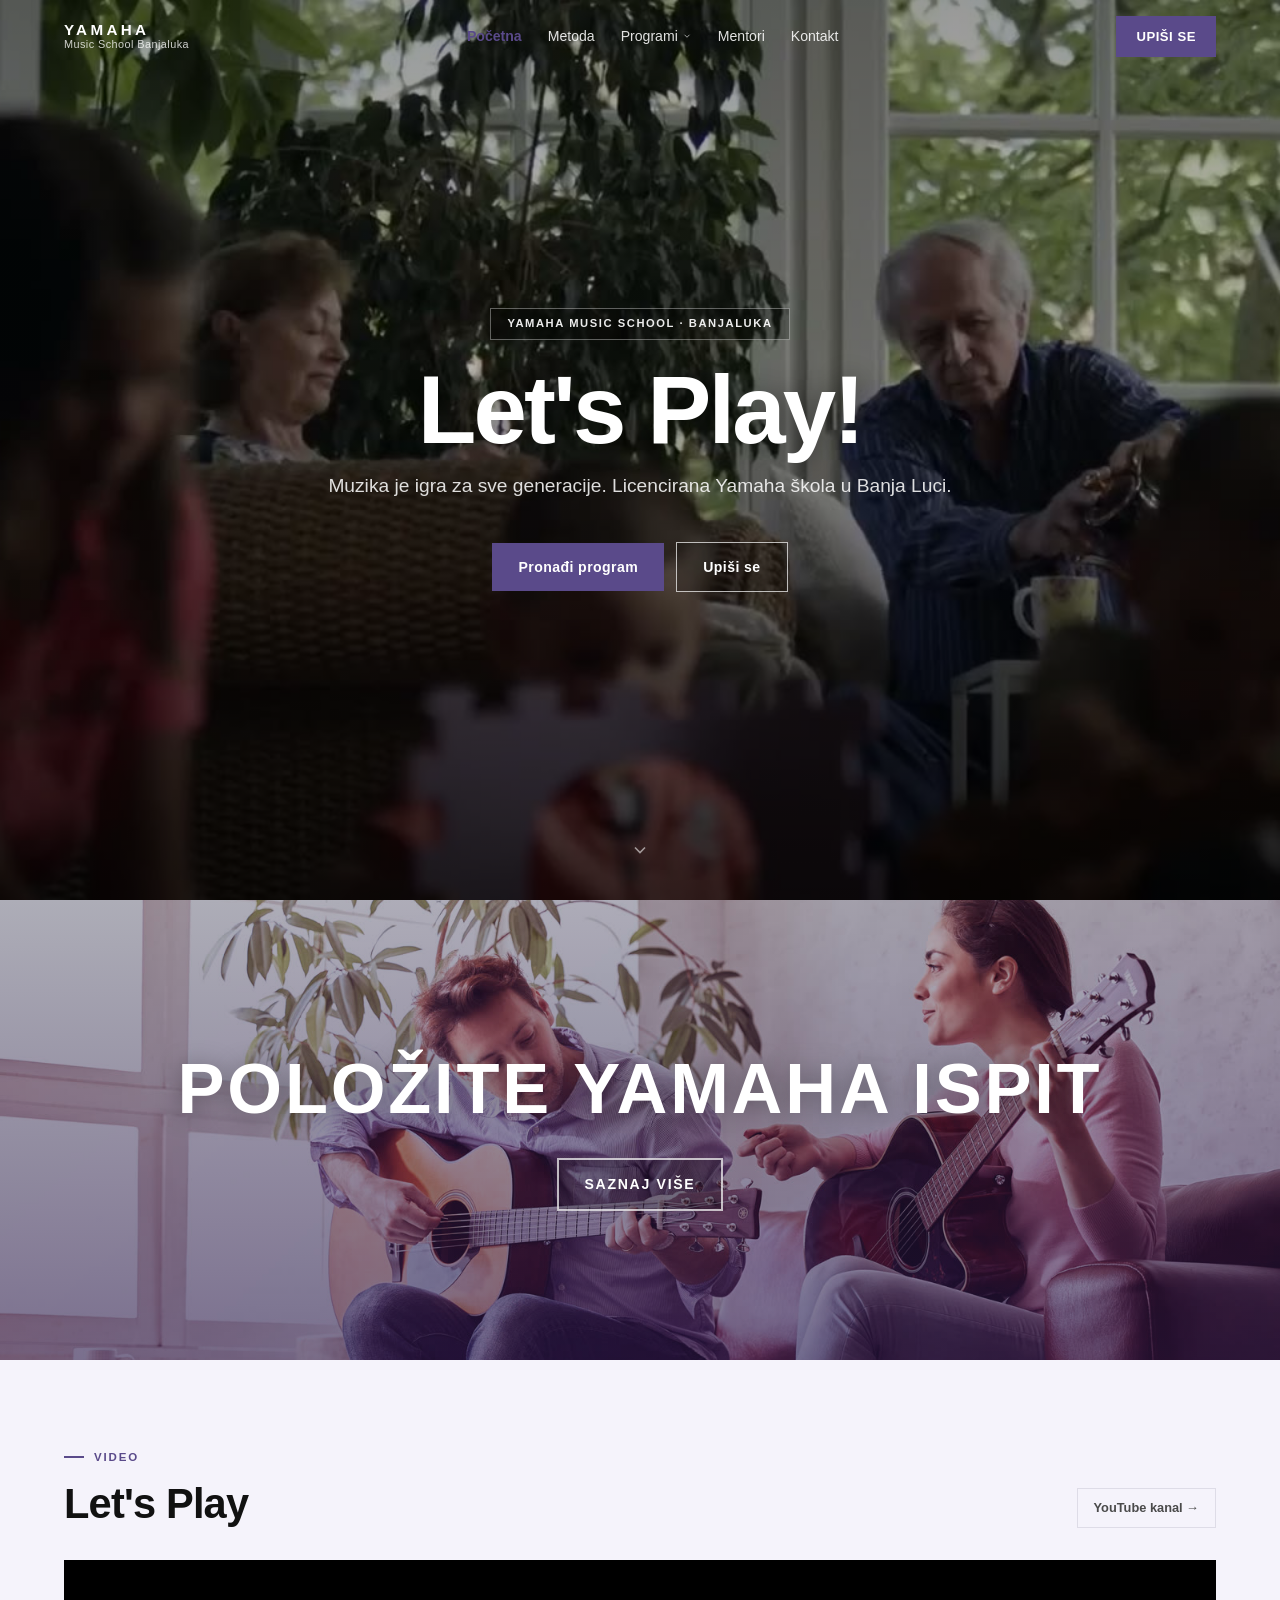
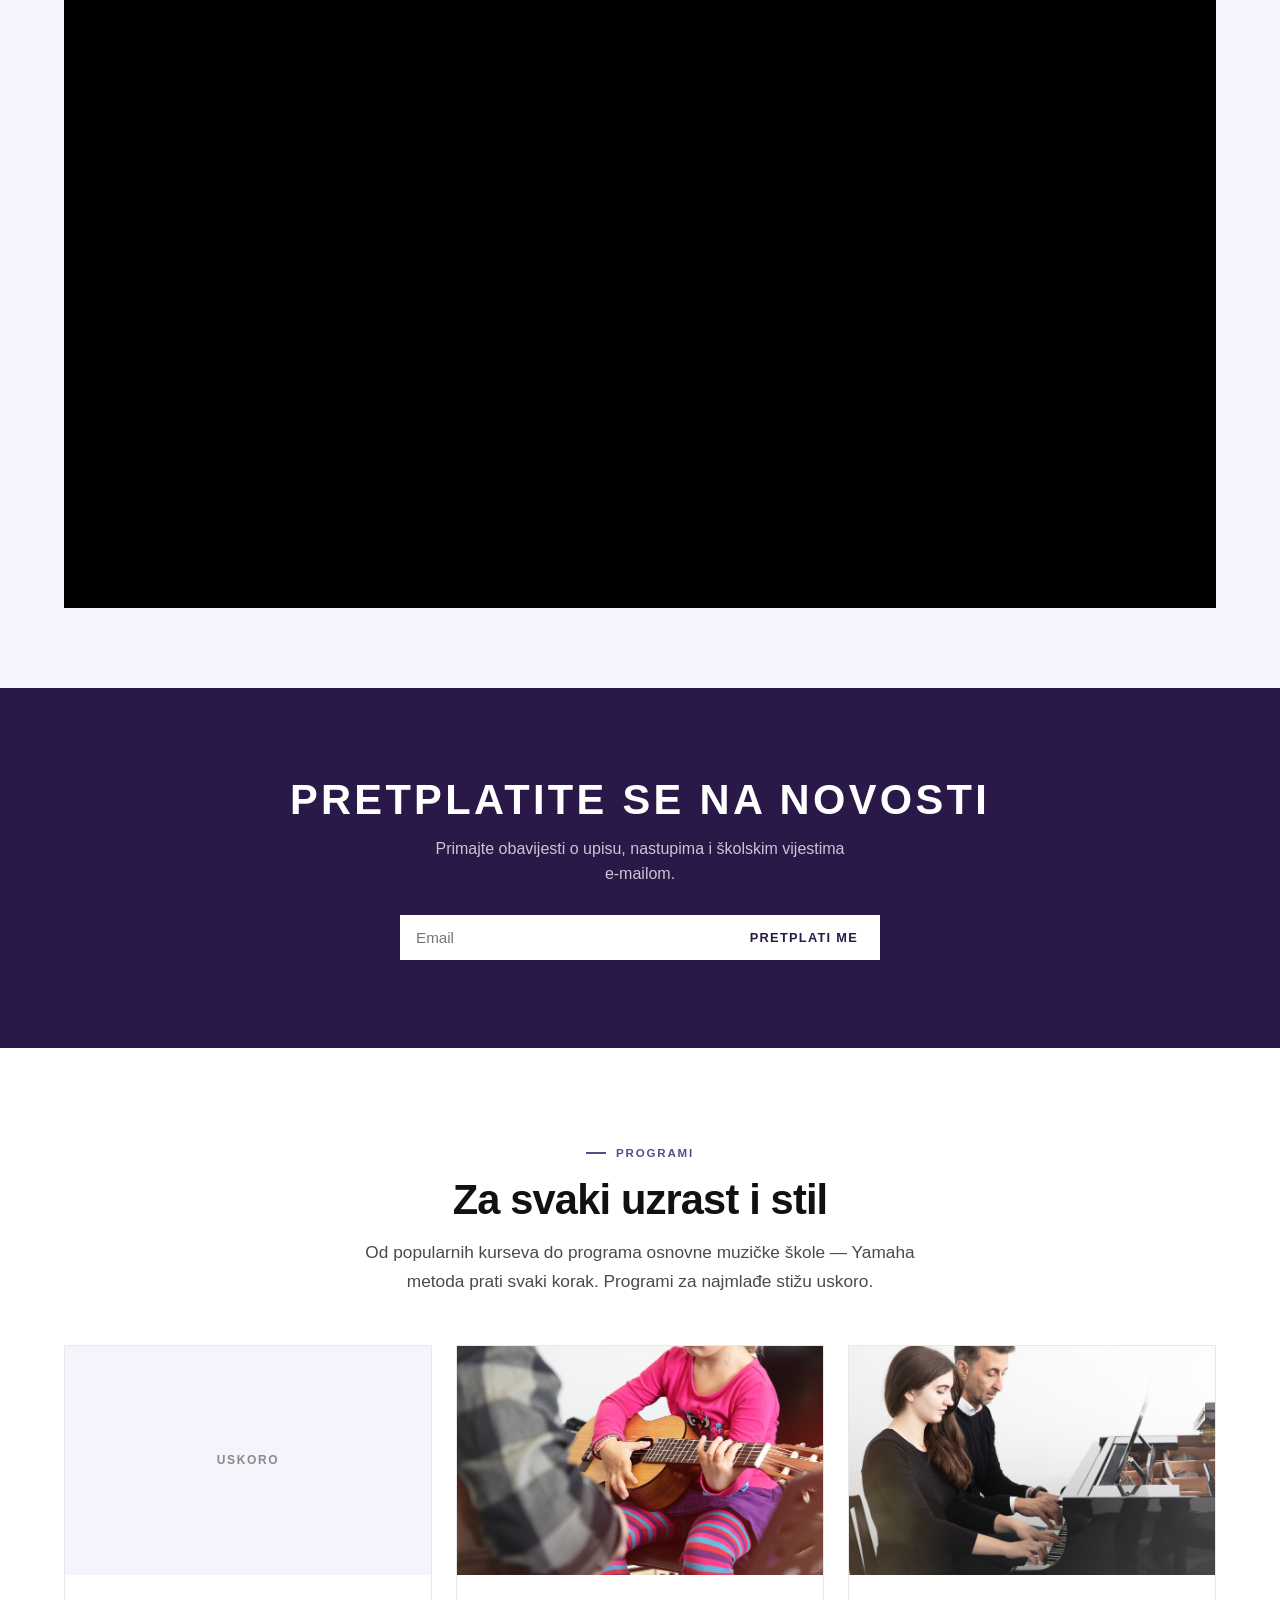
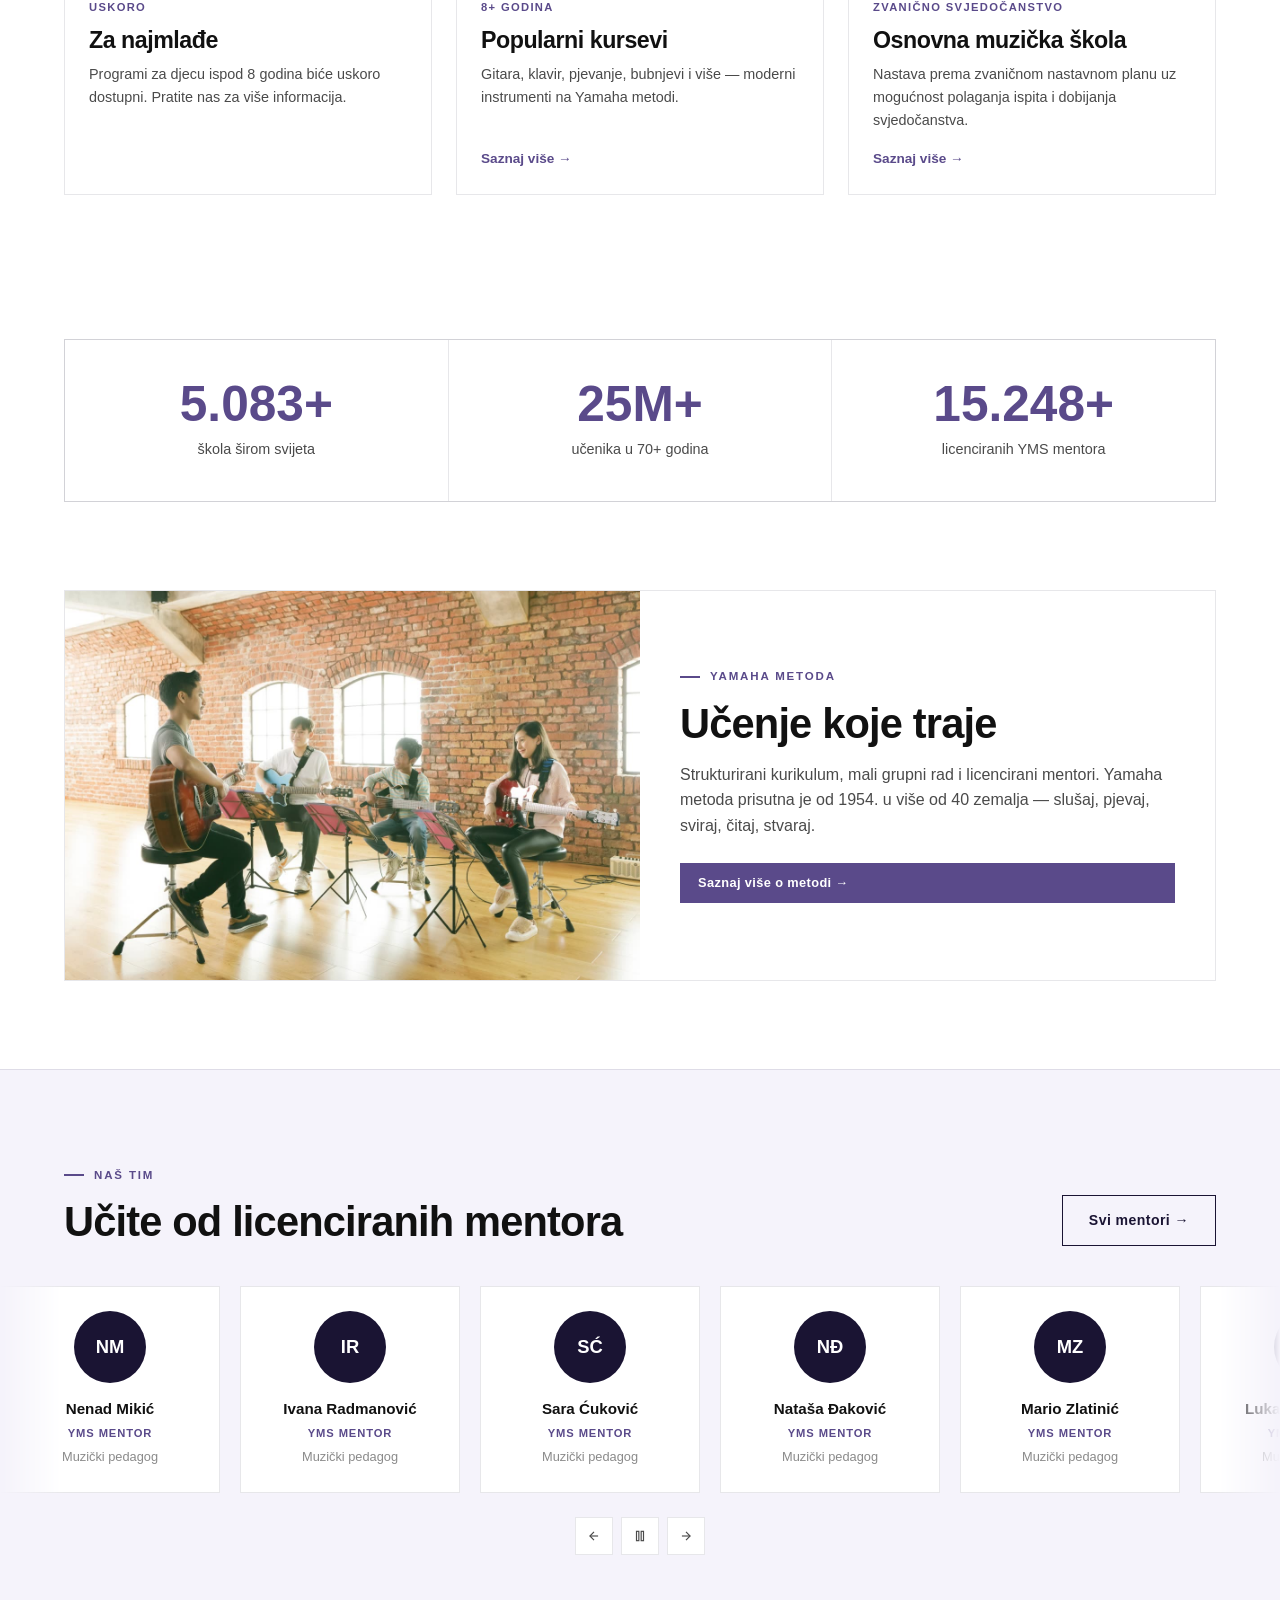
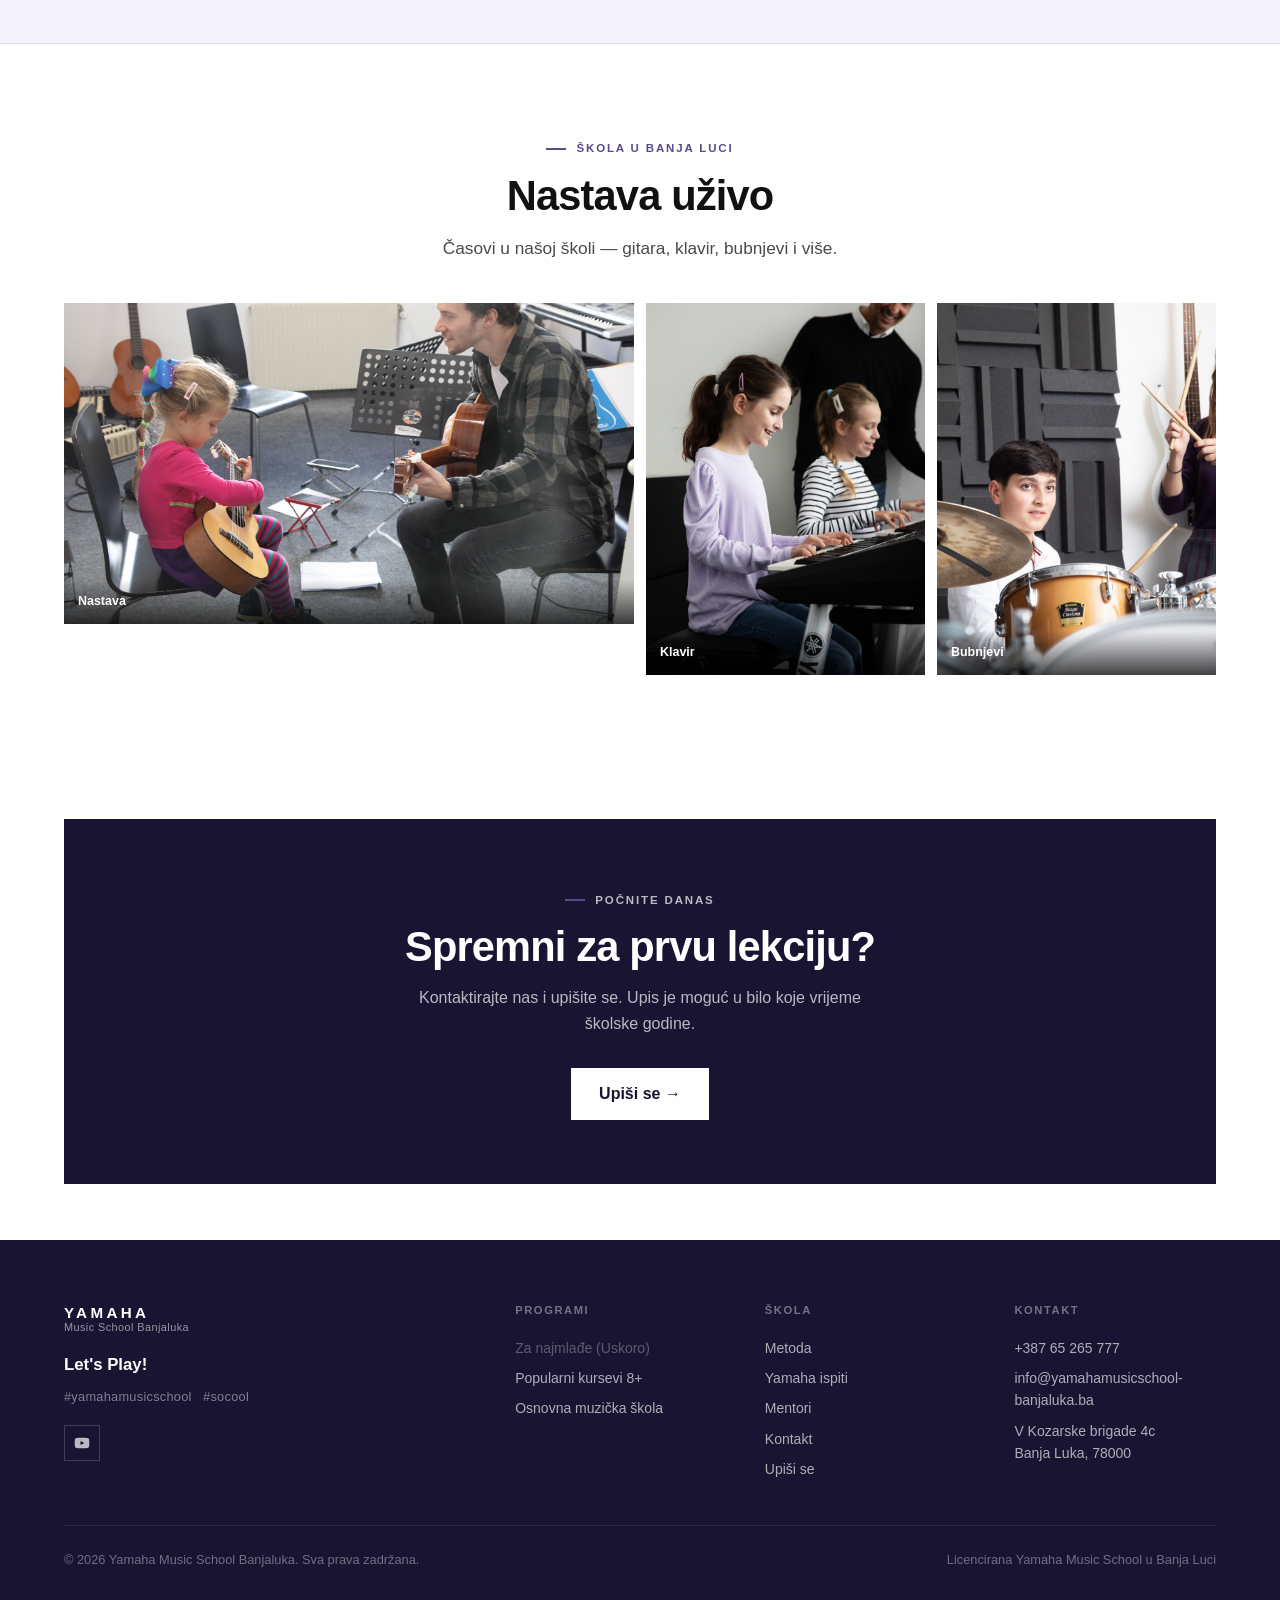
==== commit 700c63ba: "Route contact form to the school Zoho inbox instead of the old Web3Forms Gmail key. Co-authored-by: " ====
--- a/index.html
+++ b/index.html
@@ -134,11 +134,11 @@
   <div class="container">
     <h2>Pretplatite se na novosti</h2>
     <p>Primajte obavijesti o upisu, nastupima i školskim vijestima e-mailom.</p>
-    <form action="https://api.web3forms.com/submit" method="POST" class="newsletter-form">
-      <input type="hidden" name="access_key" value="8cd6763e-15cf-48f5-a6aa-4a148b1b67a7">
-      <input type="hidden" name="subject" value="Newsletter pretplata — YMS Banjaluka">
-      <input type="hidden" name="from_name" value="YMS Banjaluka Newsletter">
-      <input type="checkbox" name="botcheck" style="display:none" tabindex="-1" autocomplete="off">
+    <form action="https://formsubmit.co/ajax/info@yamahamusicschool-banjaluka.ba" method="POST" class="newsletter-form">
+      <input type="hidden" name="_subject" value="Newsletter pretplata — YMS Banjaluka">
+      <input type="hidden" name="_template" value="table">
+      <input type="hidden" name="_captcha" value="false">
+      <input type="text" name="_honey" style="display:none" tabindex="-1" autocomplete="off">
       <input type="email" name="email" placeholder="Email" required aria-label="Email" />
       <button type="submit">Pretplati me</button>
     </form>
@@ -421,7 +421,7 @@
       <div class="footer__col">
         <h5>Kontakt</h5>
         <a href="tel:+38765265777">+387 65 265 777</a>
-        <a href="mailto:placeholder@yms-bih.ba">placeholder@yms-bih.ba</a>
+        <a href="mailto:info@yamahamusicschool-banjaluka.ba">info@yamahamusicschool-banjaluka.ba</a>
         <a href="kontakt.html">V Kozarske brigade 4c<br>Banja Luka, 78000</a>
       </div>
     </div>
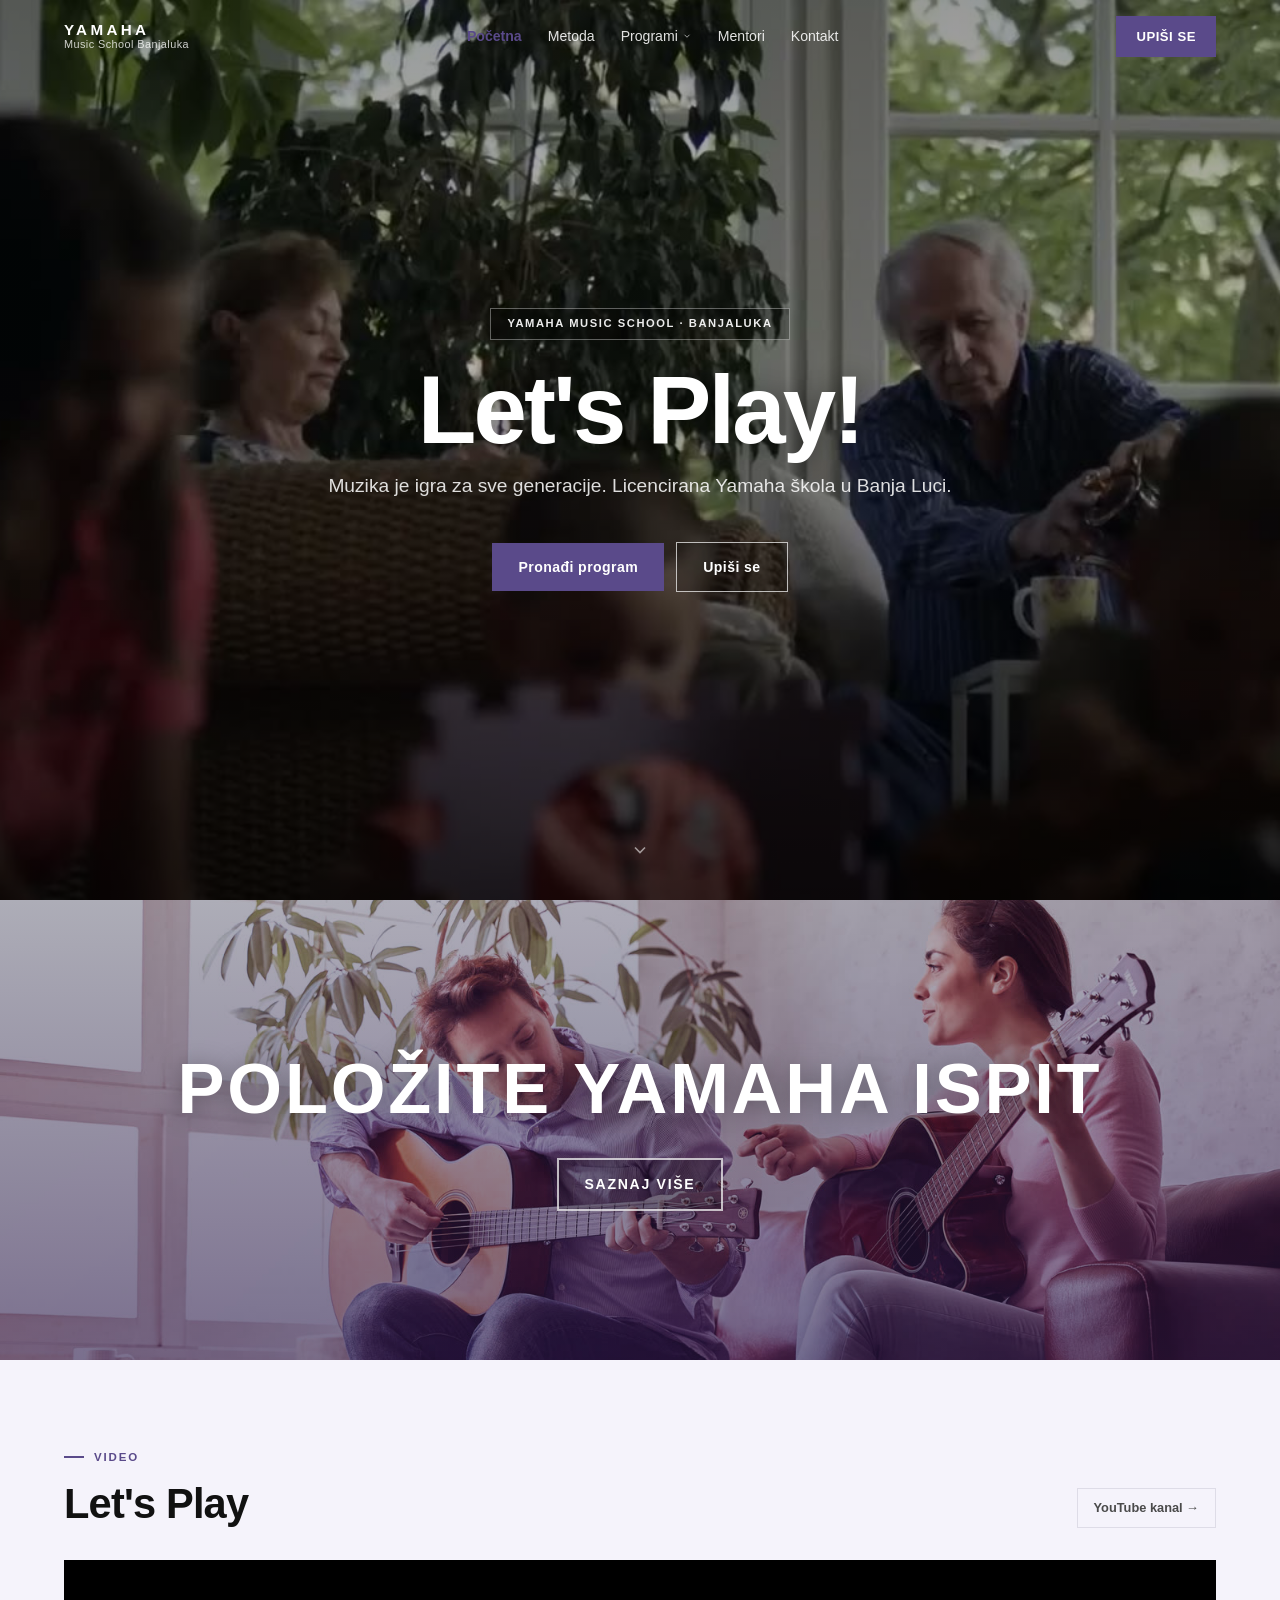
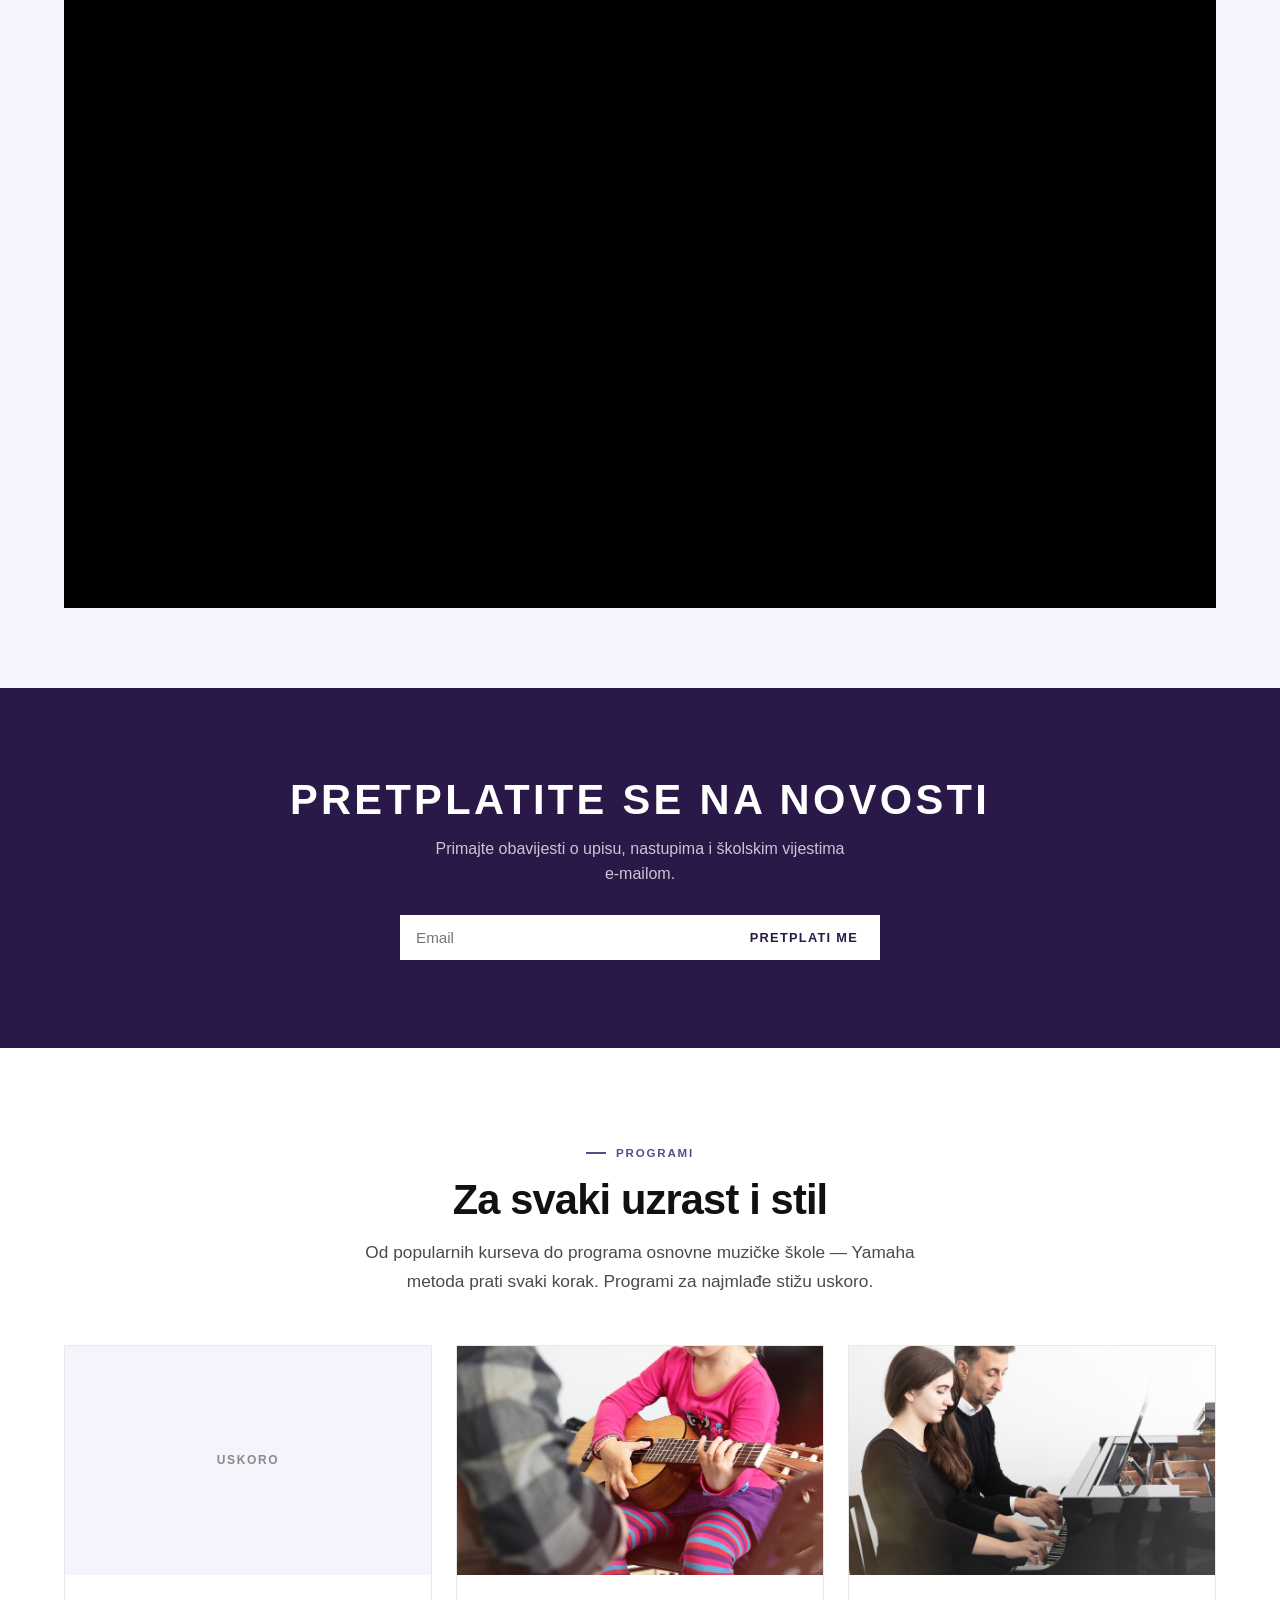
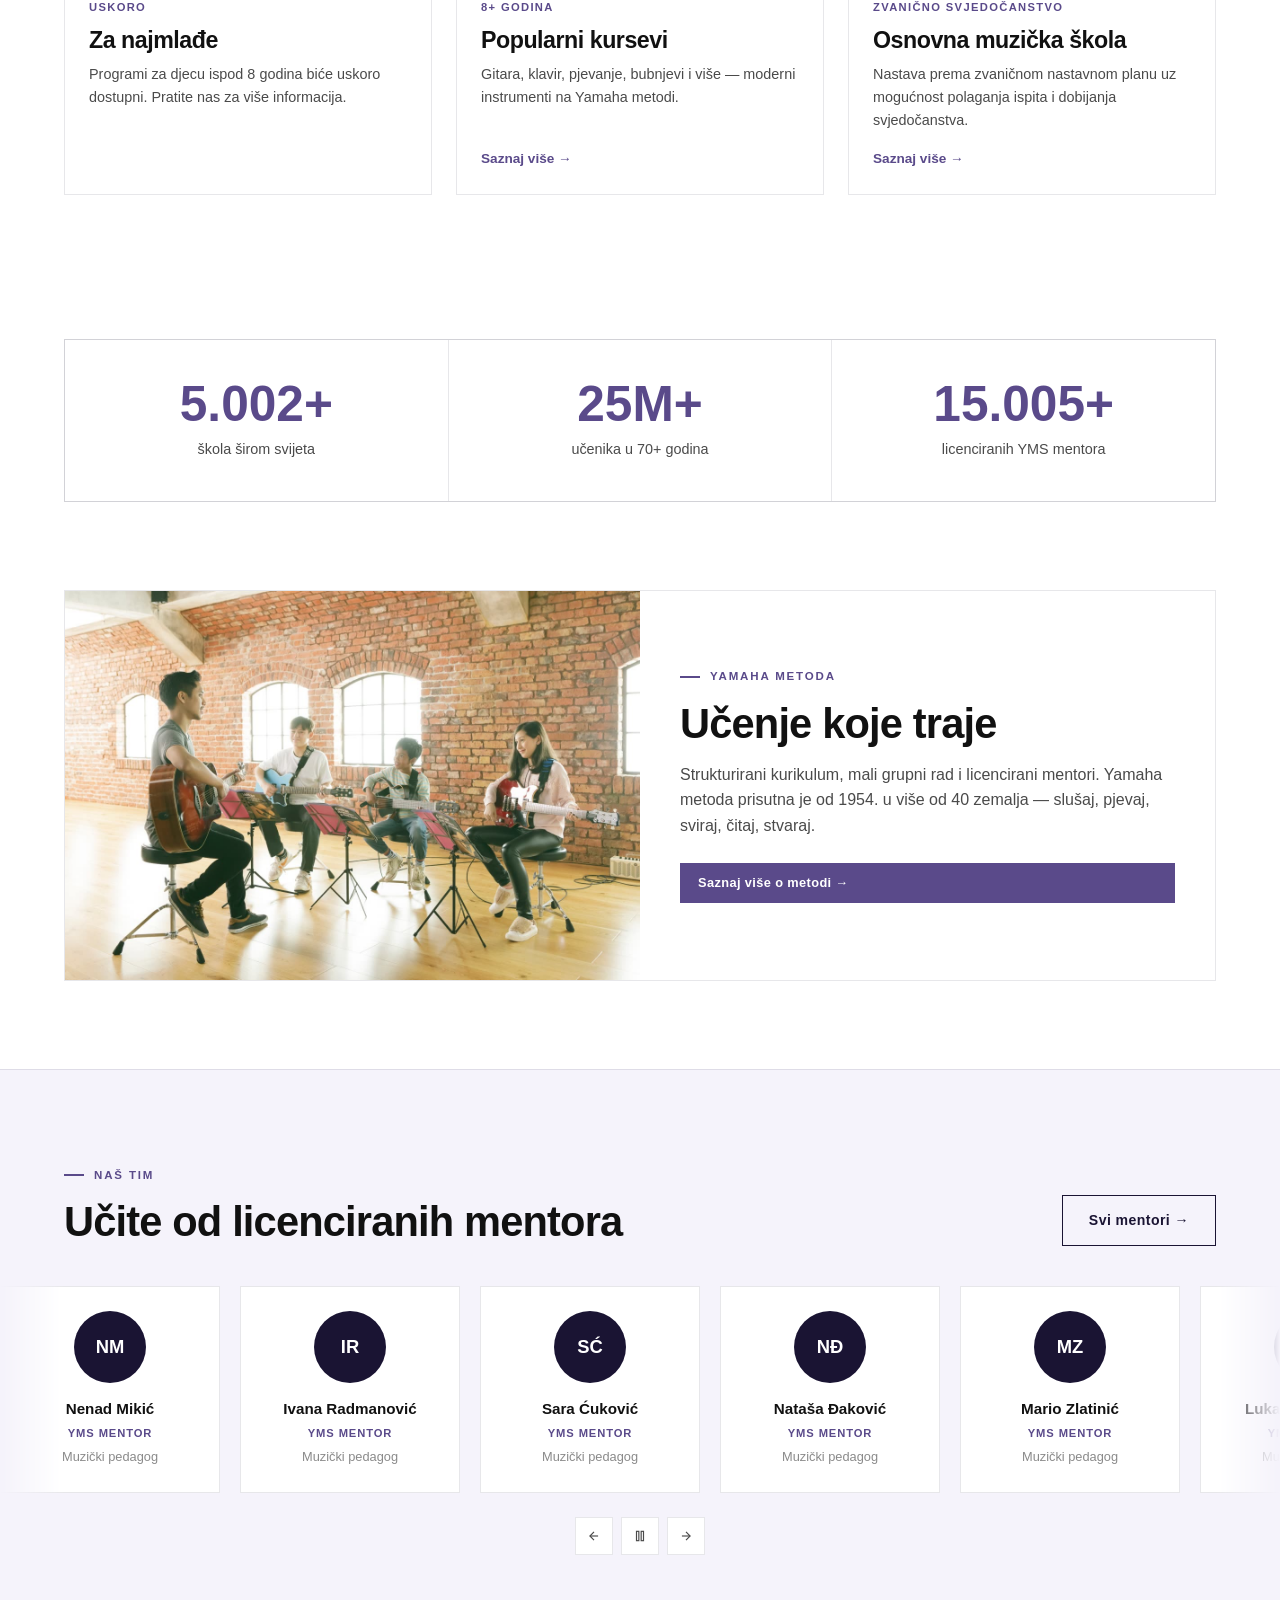
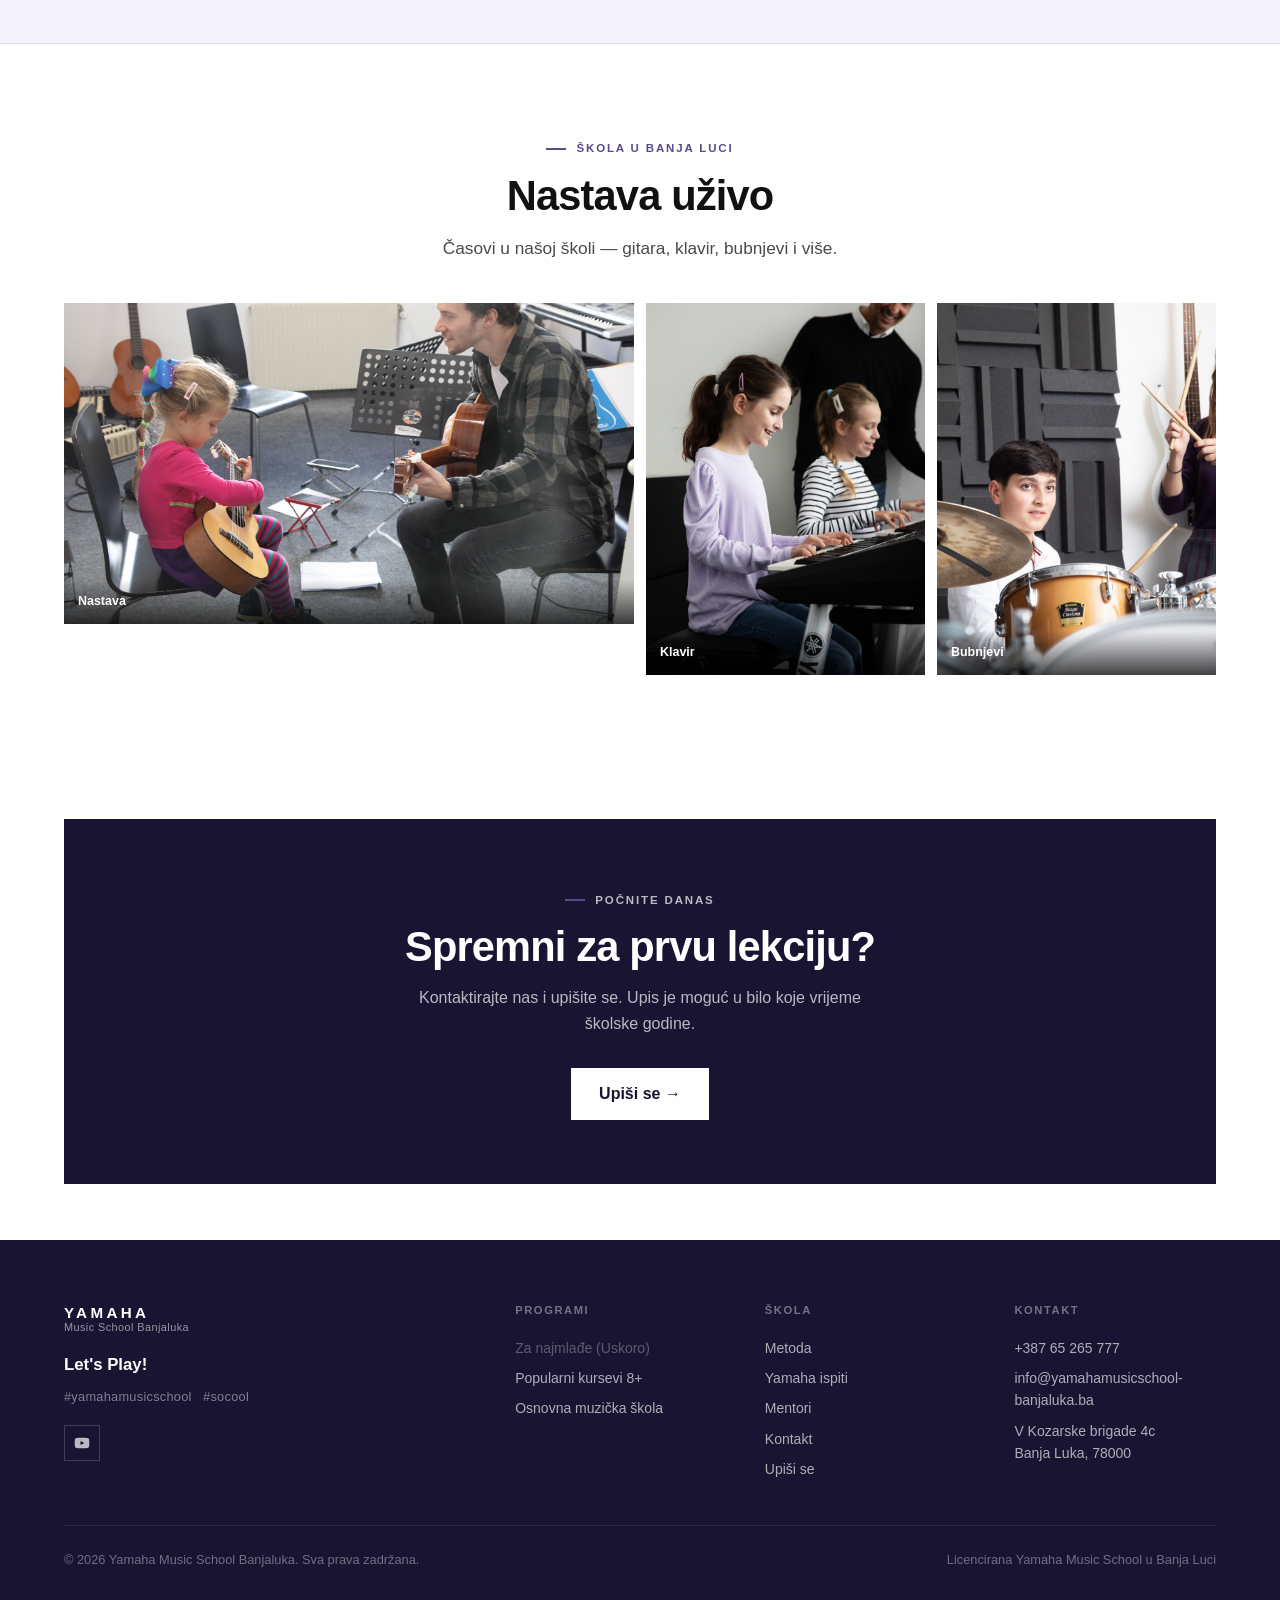
==== commit 913b7db6: "Block newsletter form bots before they reach the school inbox. Co-authored-by: Cursor <cursoragent@c" ====
--- a/index.html
+++ b/index.html
@@ -138,7 +138,11 @@
       <input type="hidden" name="_subject" value="Newsletter pretplata — YMS Banjaluka">
       <input type="hidden" name="_template" value="table">
       <input type="hidden" name="_captcha" value="false">
-      <input type="text" name="_honey" style="display:none" tabindex="-1" autocomplete="off">
+      <input type="hidden" name="_blacklist" value="maxxspace,viagra,crypto,seo backlink,casino">
+      <div class="hp-field" aria-hidden="true">
+        <label for="nl-website">Website</label>
+        <input type="text" id="nl-website" name="website" data-honey tabindex="-1" autocomplete="off">
+      </div>
       <input type="email" name="email" placeholder="Email" required aria-label="Email" />
       <button type="submit">Pretplati me</button>
     </form>
--- a/css/style.css
+++ b/css/style.css
@@ -653,7 +653,15 @@
 }
 .map-wrapper iframe { width: 100%; height: 100%; border: none; }
 
-.contact-form { display: flex; flex-direction: column; gap: 16px; }
+.contact-form { display: flex; flex-direction: column; gap: 16px; position: relative; }
+.hp-field {
+  position: absolute;
+  left: -10000px;
+  top: auto;
+  width: 1px;
+  height: 1px;
+  overflow: hidden;
+}
 .form-group { display: flex; flex-direction: column; gap: 6px; }
 .form-group label {
   font-size: 0.74rem;
@@ -931,6 +939,7 @@
   margin: 0 auto;
   flex-wrap: wrap;
   justify-content: center;
+  position: relative;
 }
 .newsletter-form input[type="email"] {
   flex: 1 1 220px;
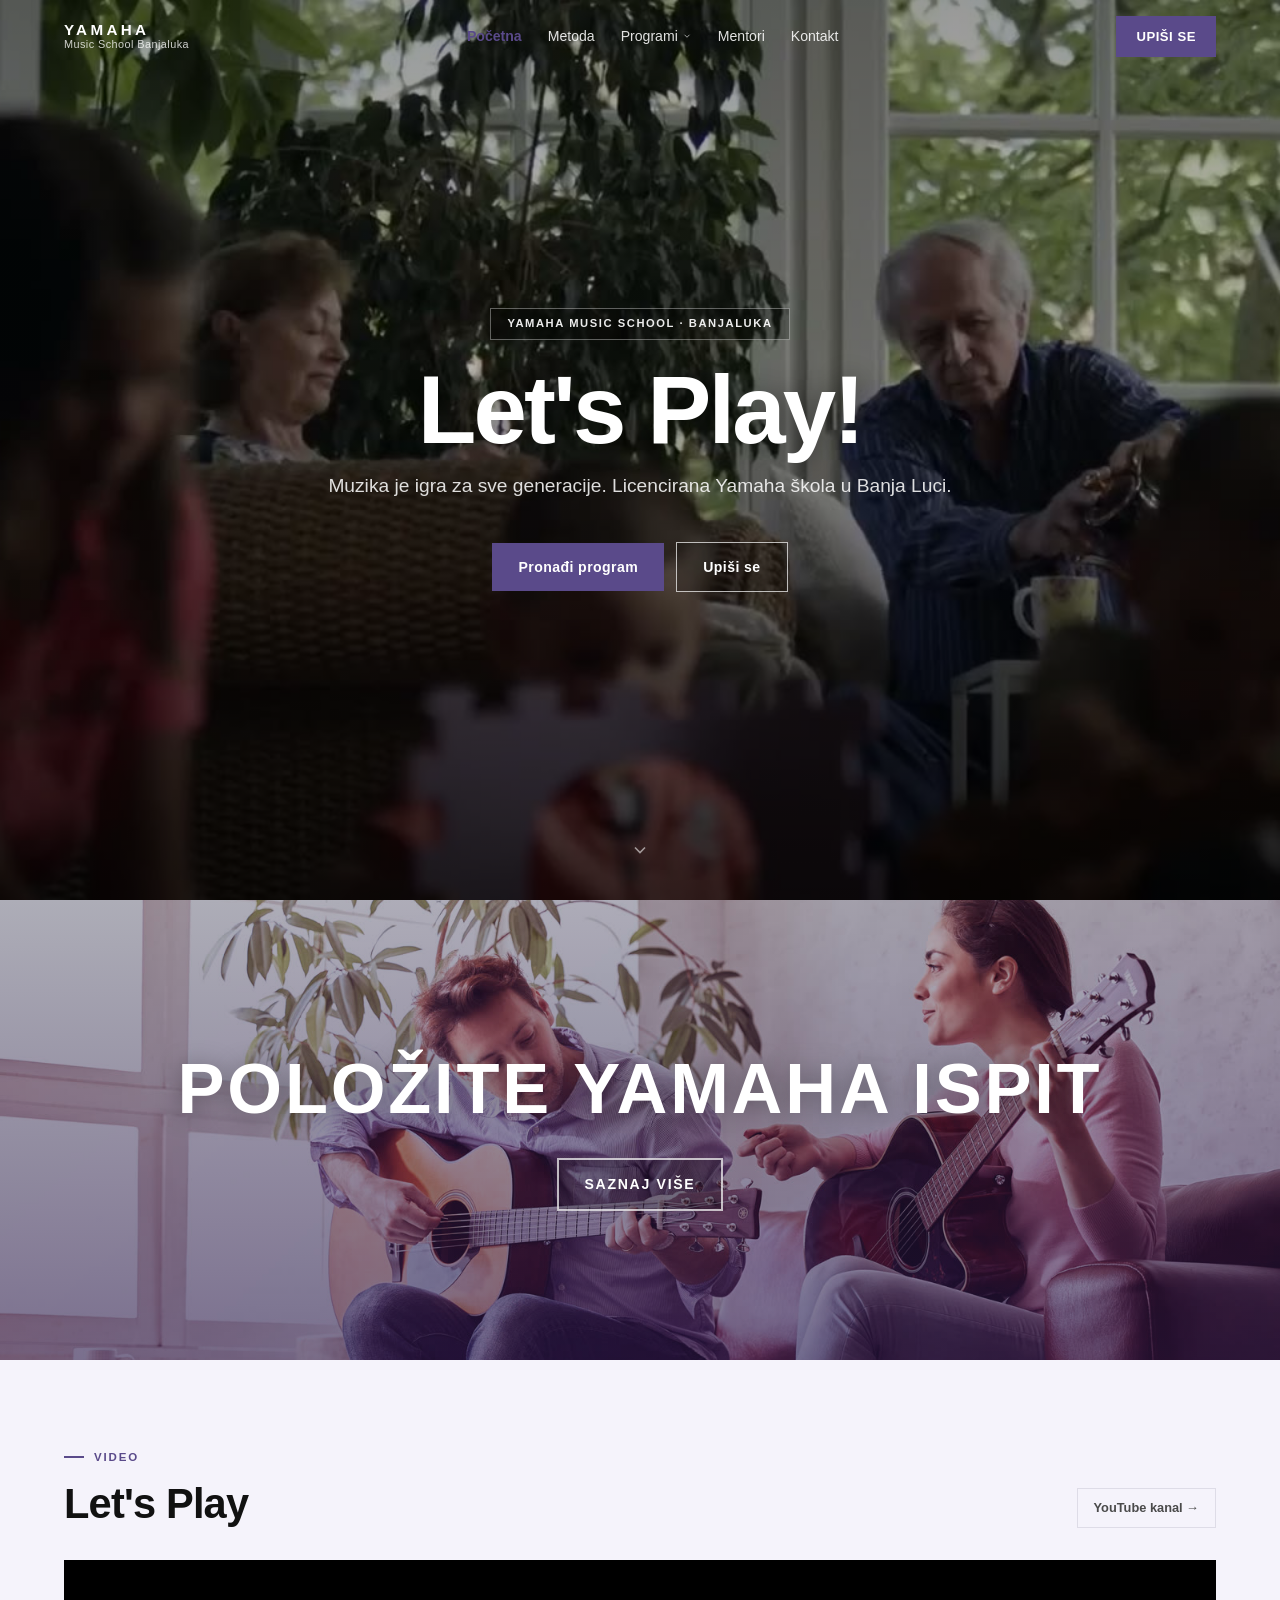
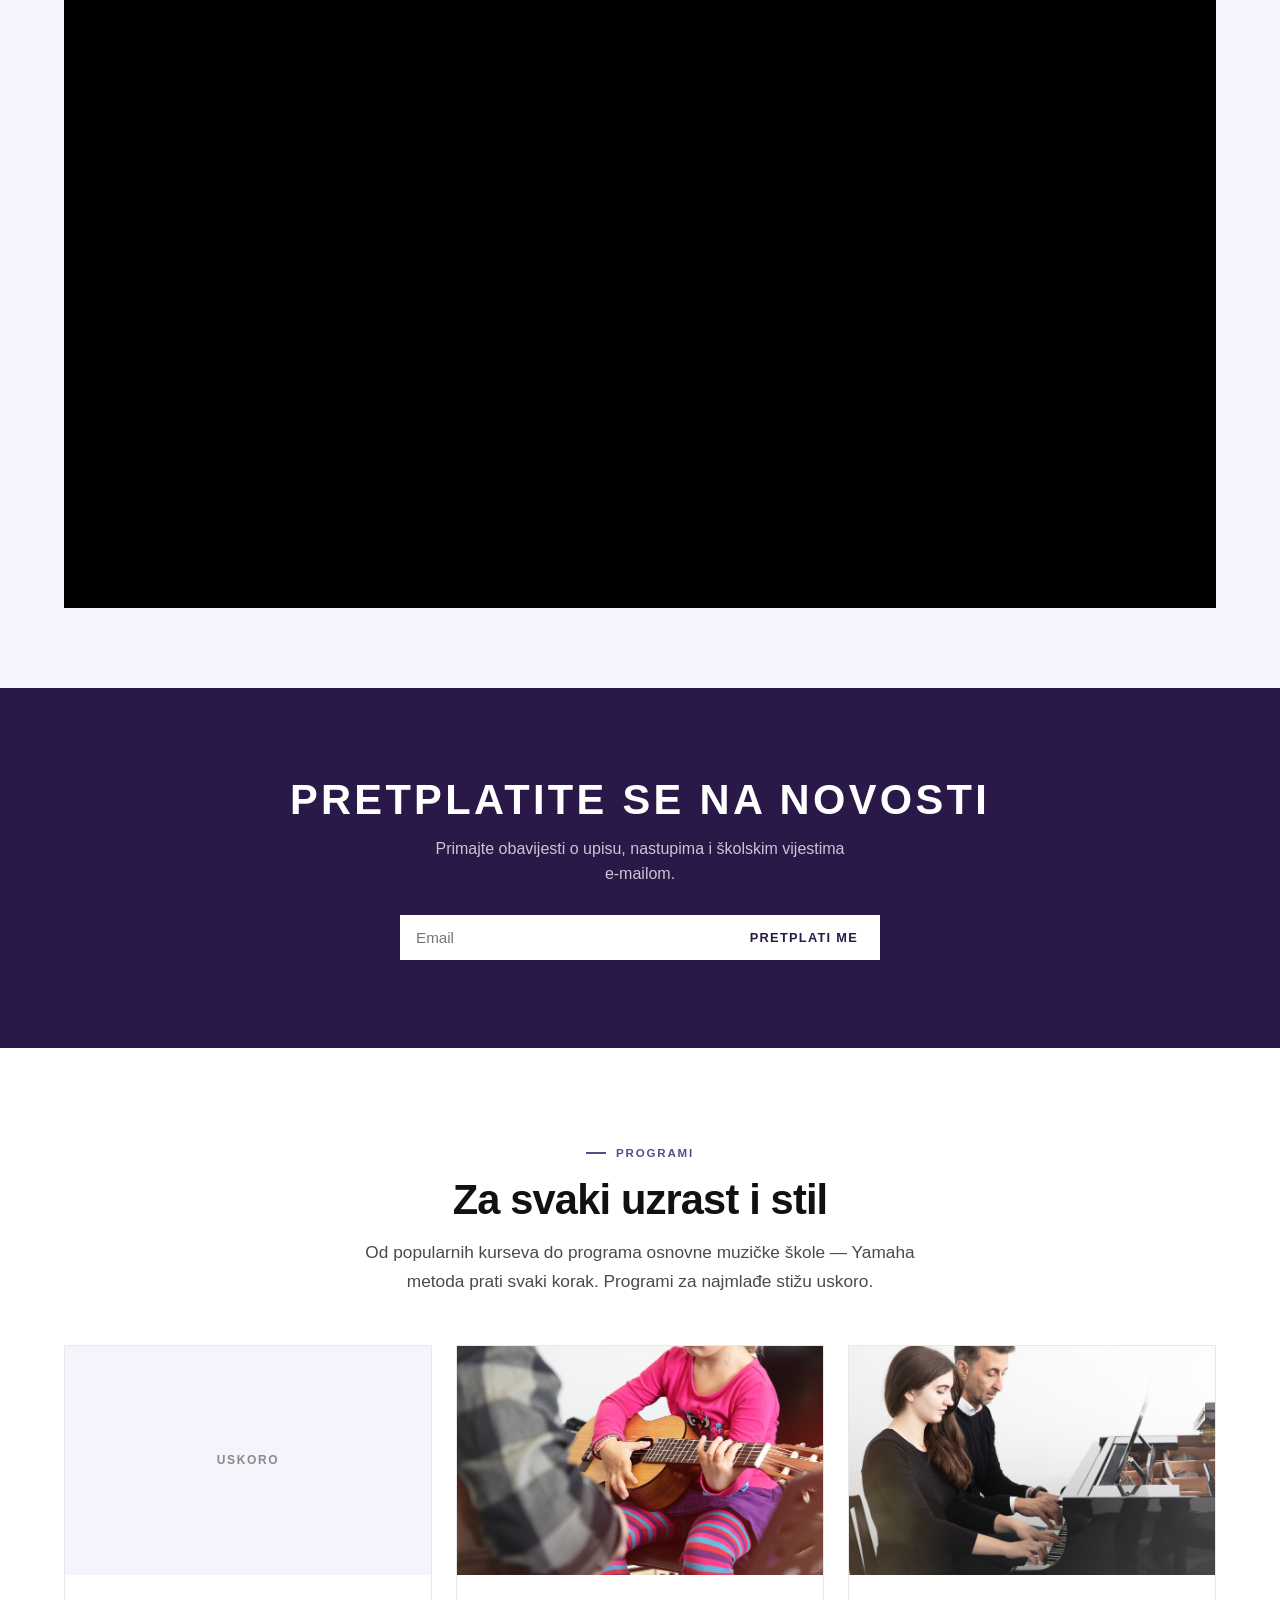
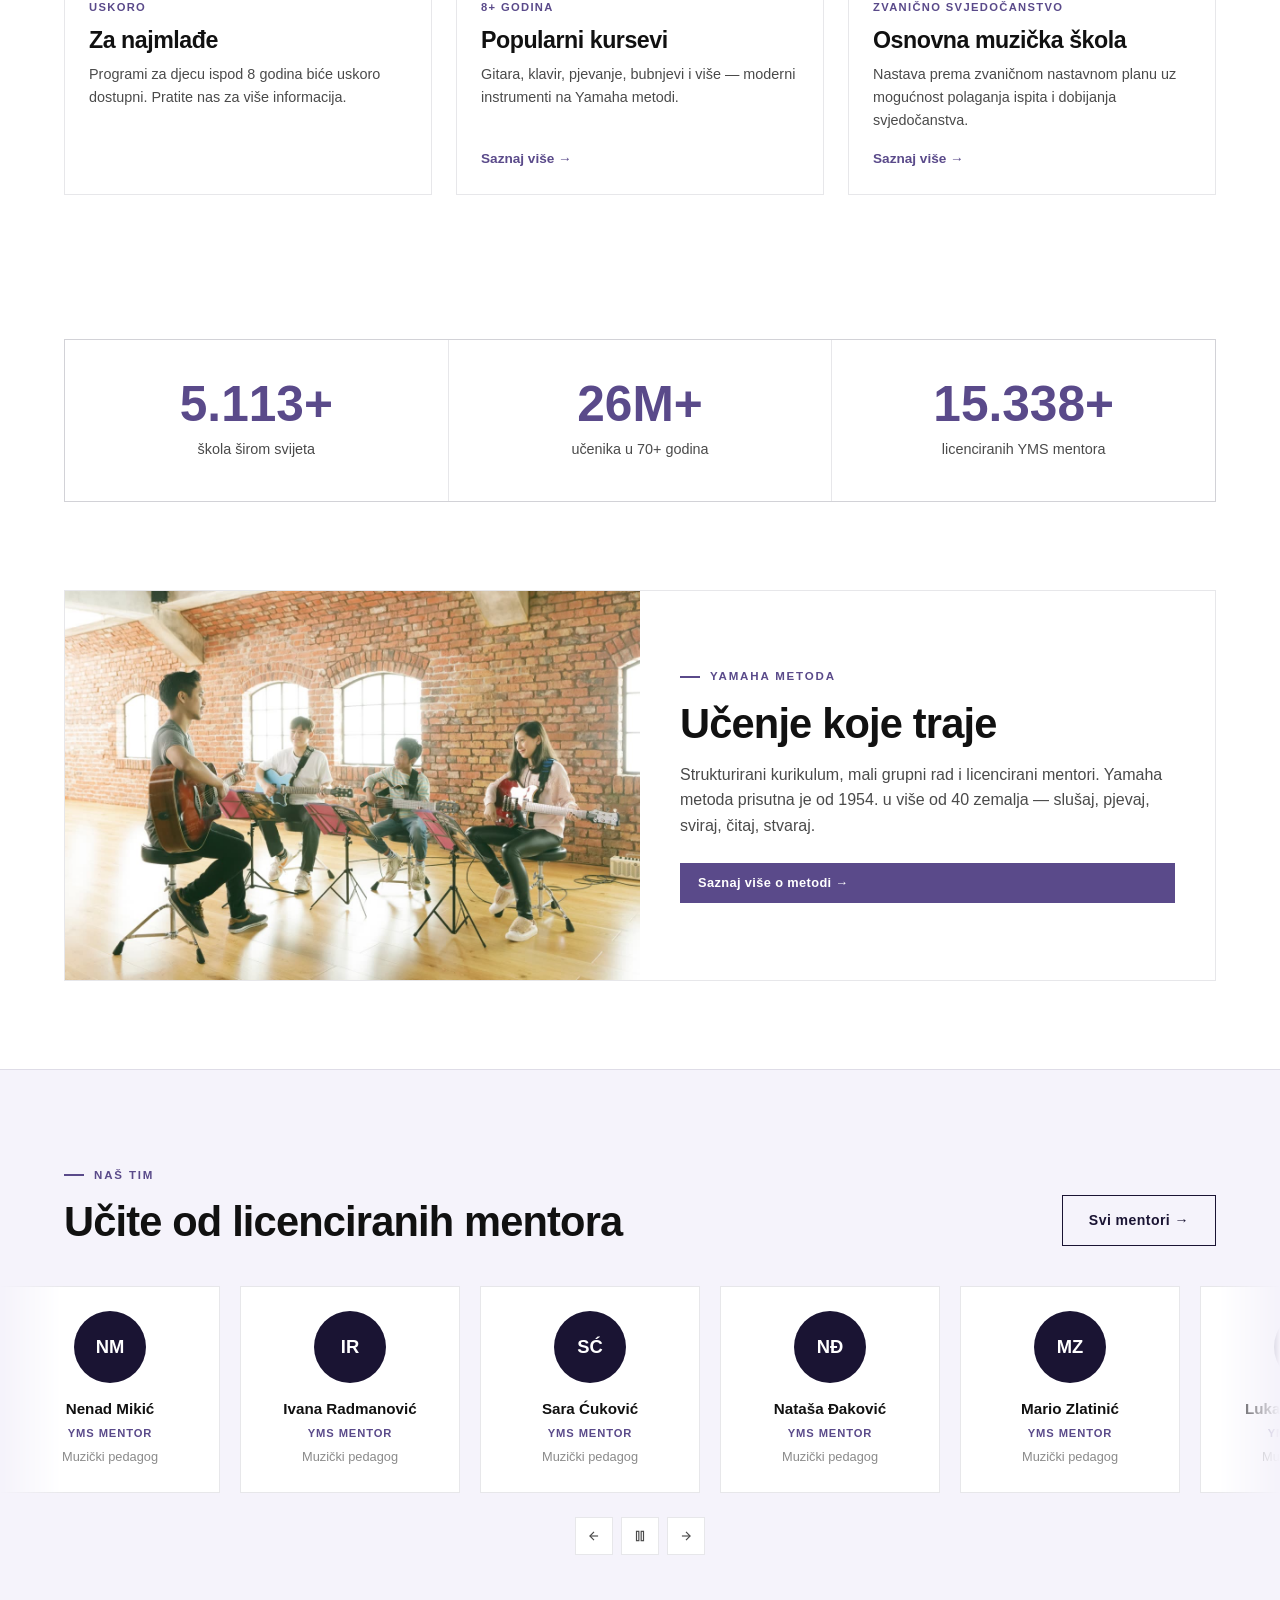
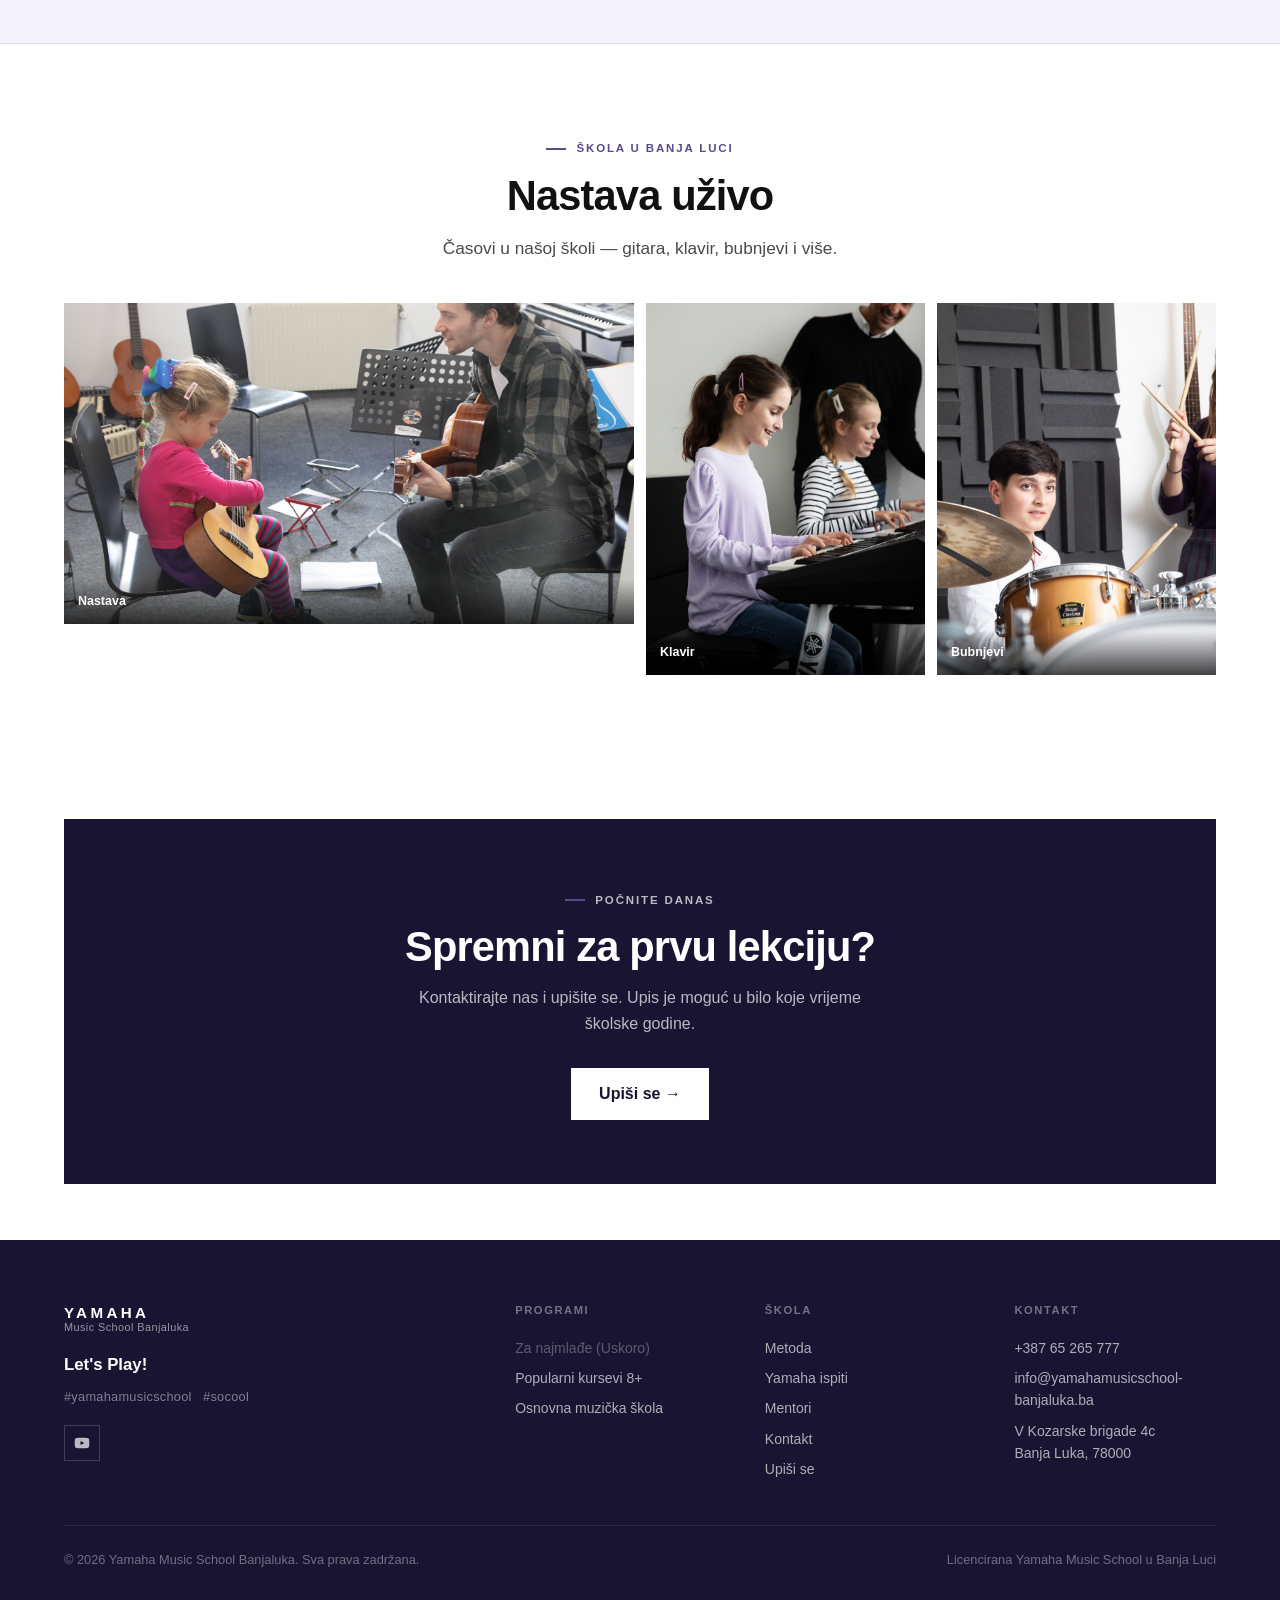
==== commit af3410b8: "Hide the school email in form actions so bots cannot scrape it. Co-authored-by: Cursor <cursoragent@" ====
--- a/index.html
+++ b/index.html
@@ -134,7 +134,7 @@
   <div class="container">
     <h2>Pretplatite se na novosti</h2>
     <p>Primajte obavijesti o upisu, nastupima i školskim vijestima e-mailom.</p>
-    <form action="https://formsubmit.co/ajax/info@yamahamusicschool-banjaluka.ba" method="POST" class="newsletter-form">
+    <form action="https://formsubmit.co/ajax/1a159811971ab03b2162846ce8a37d0d" method="POST" class="newsletter-form">
       <input type="hidden" name="_subject" value="Newsletter pretplata — YMS Banjaluka">
       <input type="hidden" name="_template" value="table">
       <input type="hidden" name="_captcha" value="false">
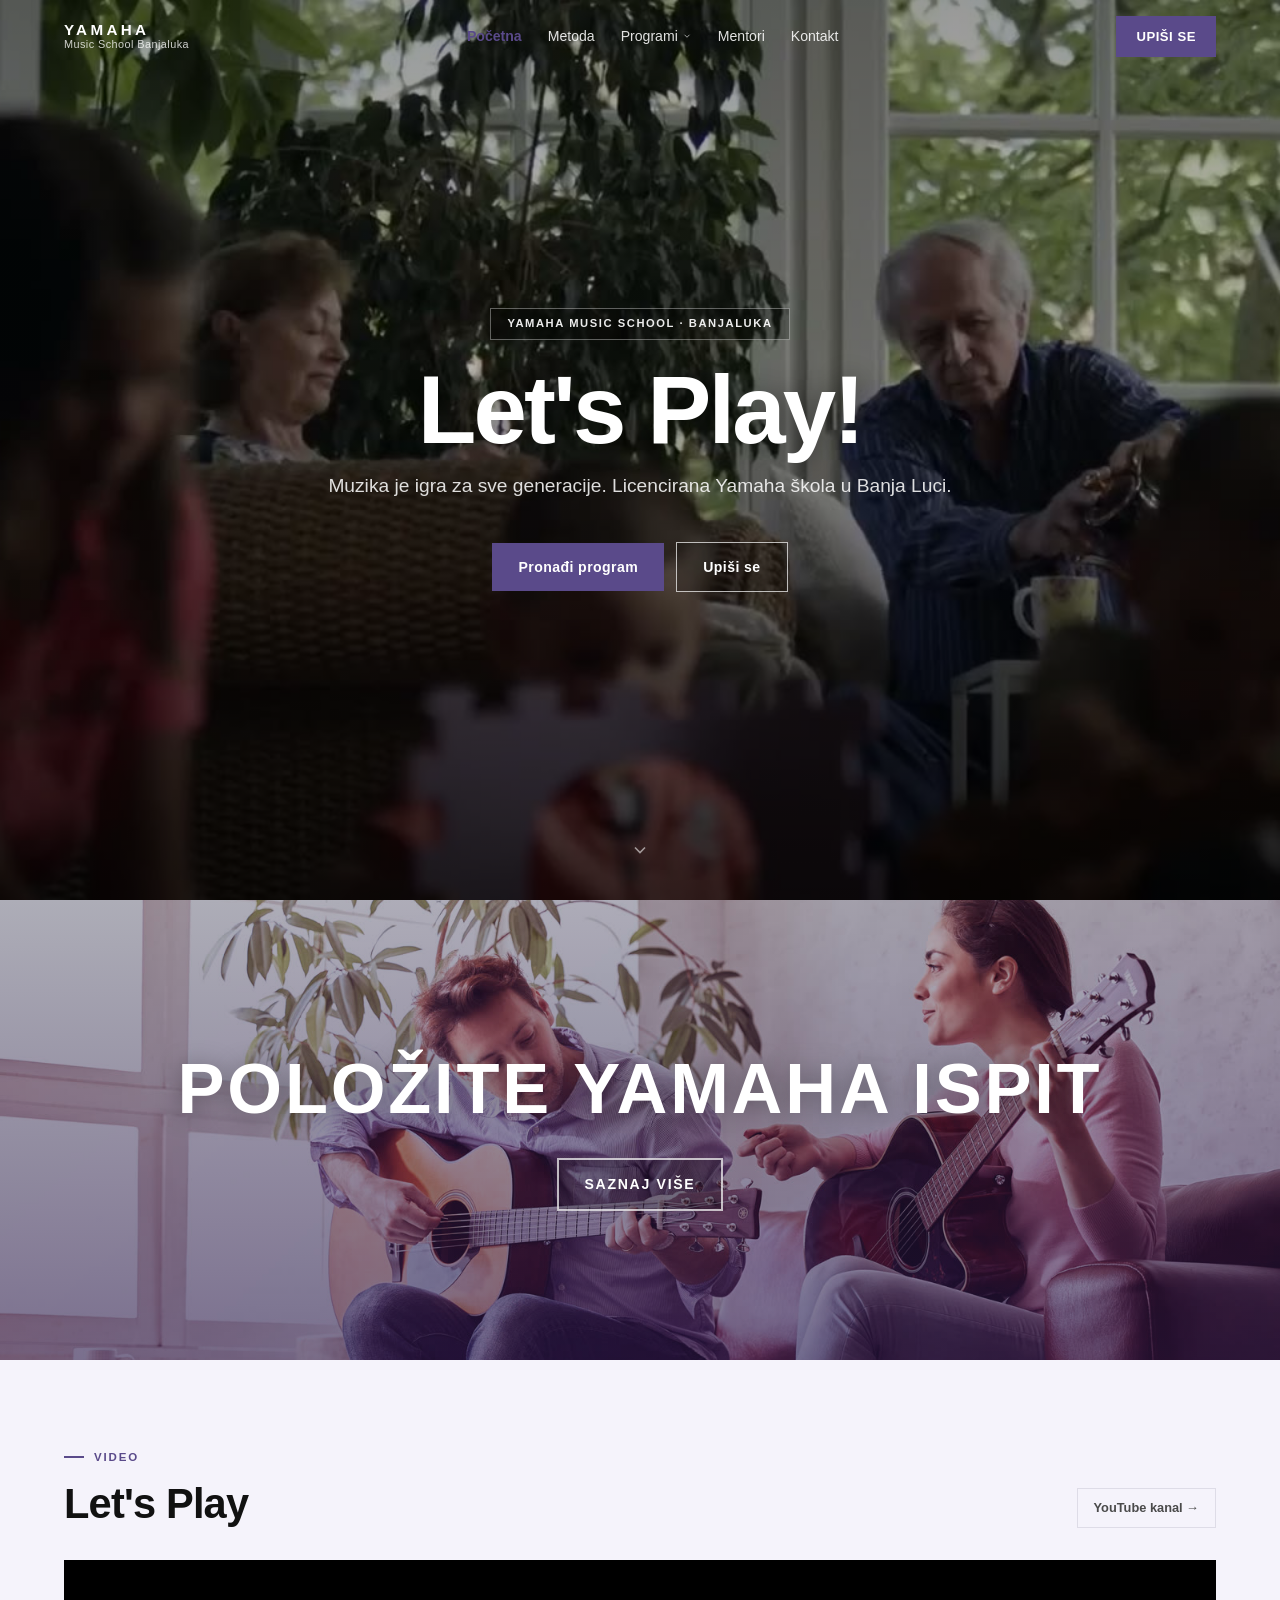
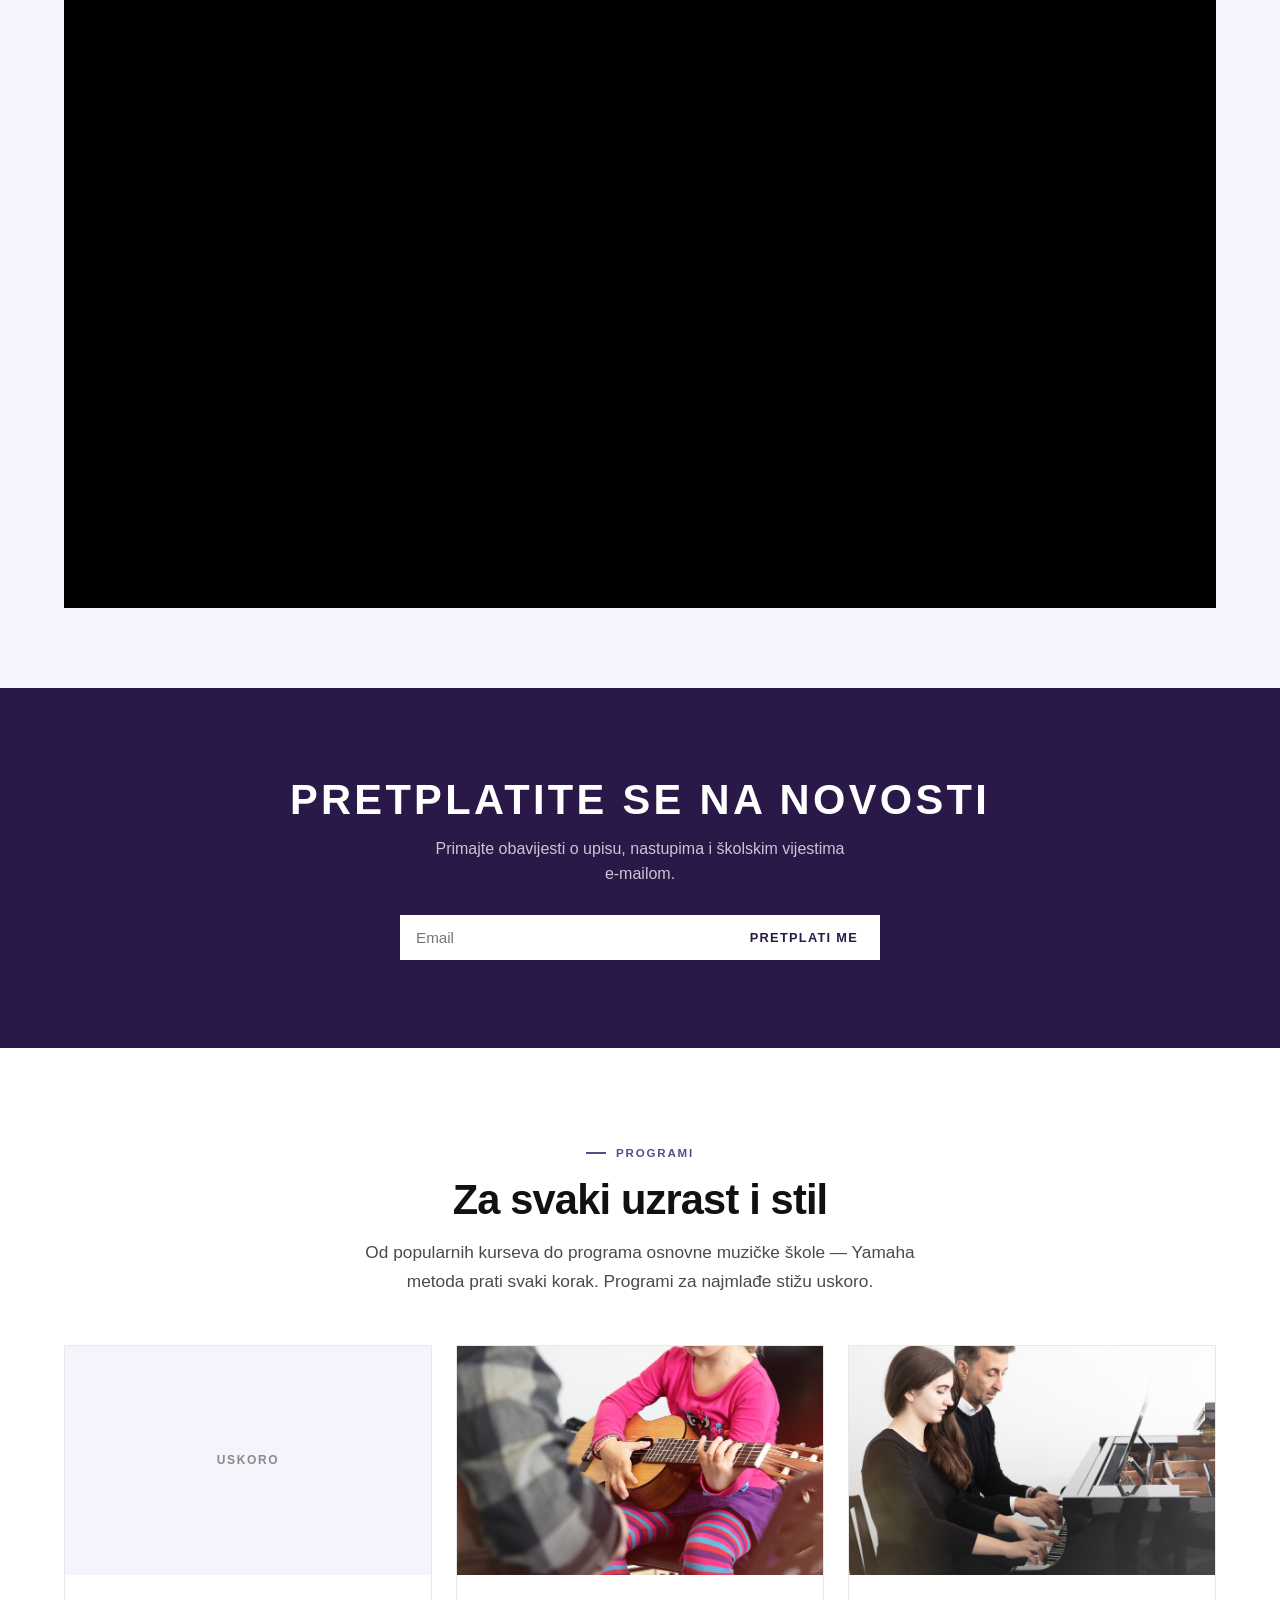
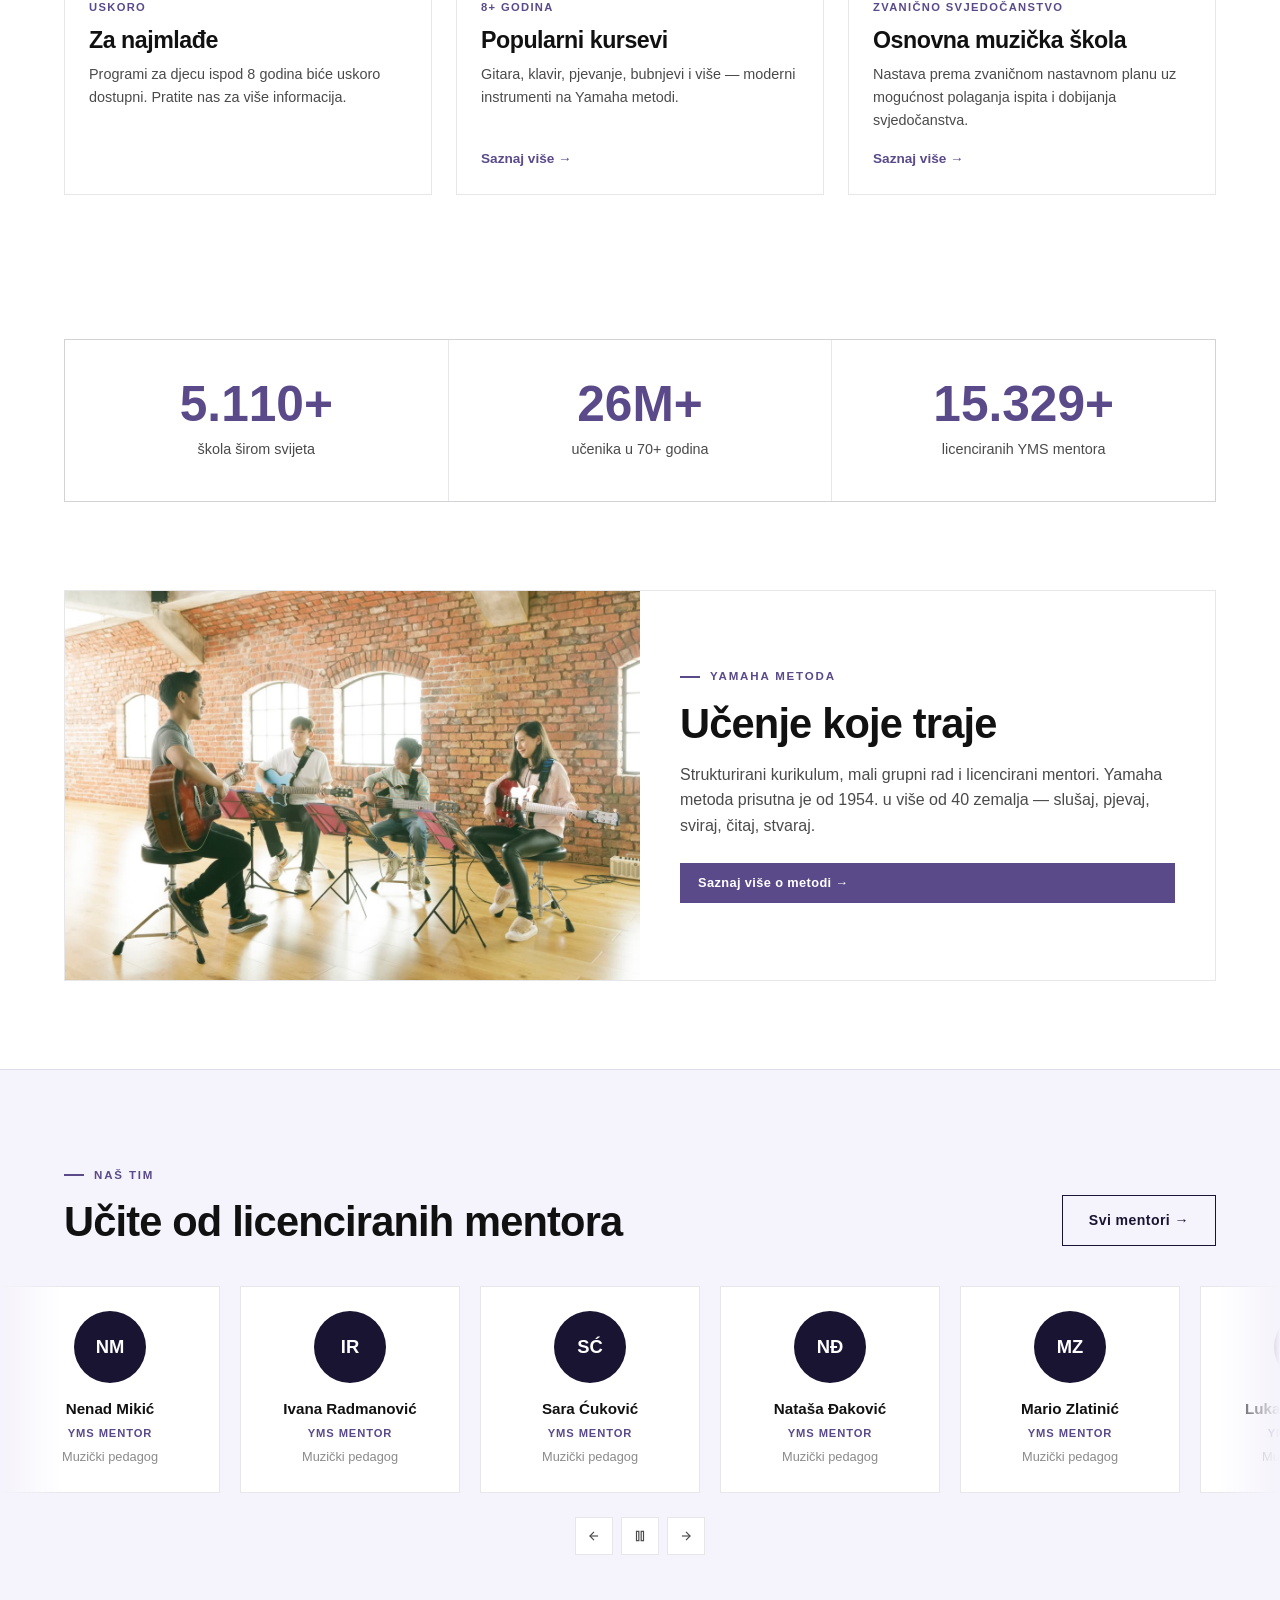
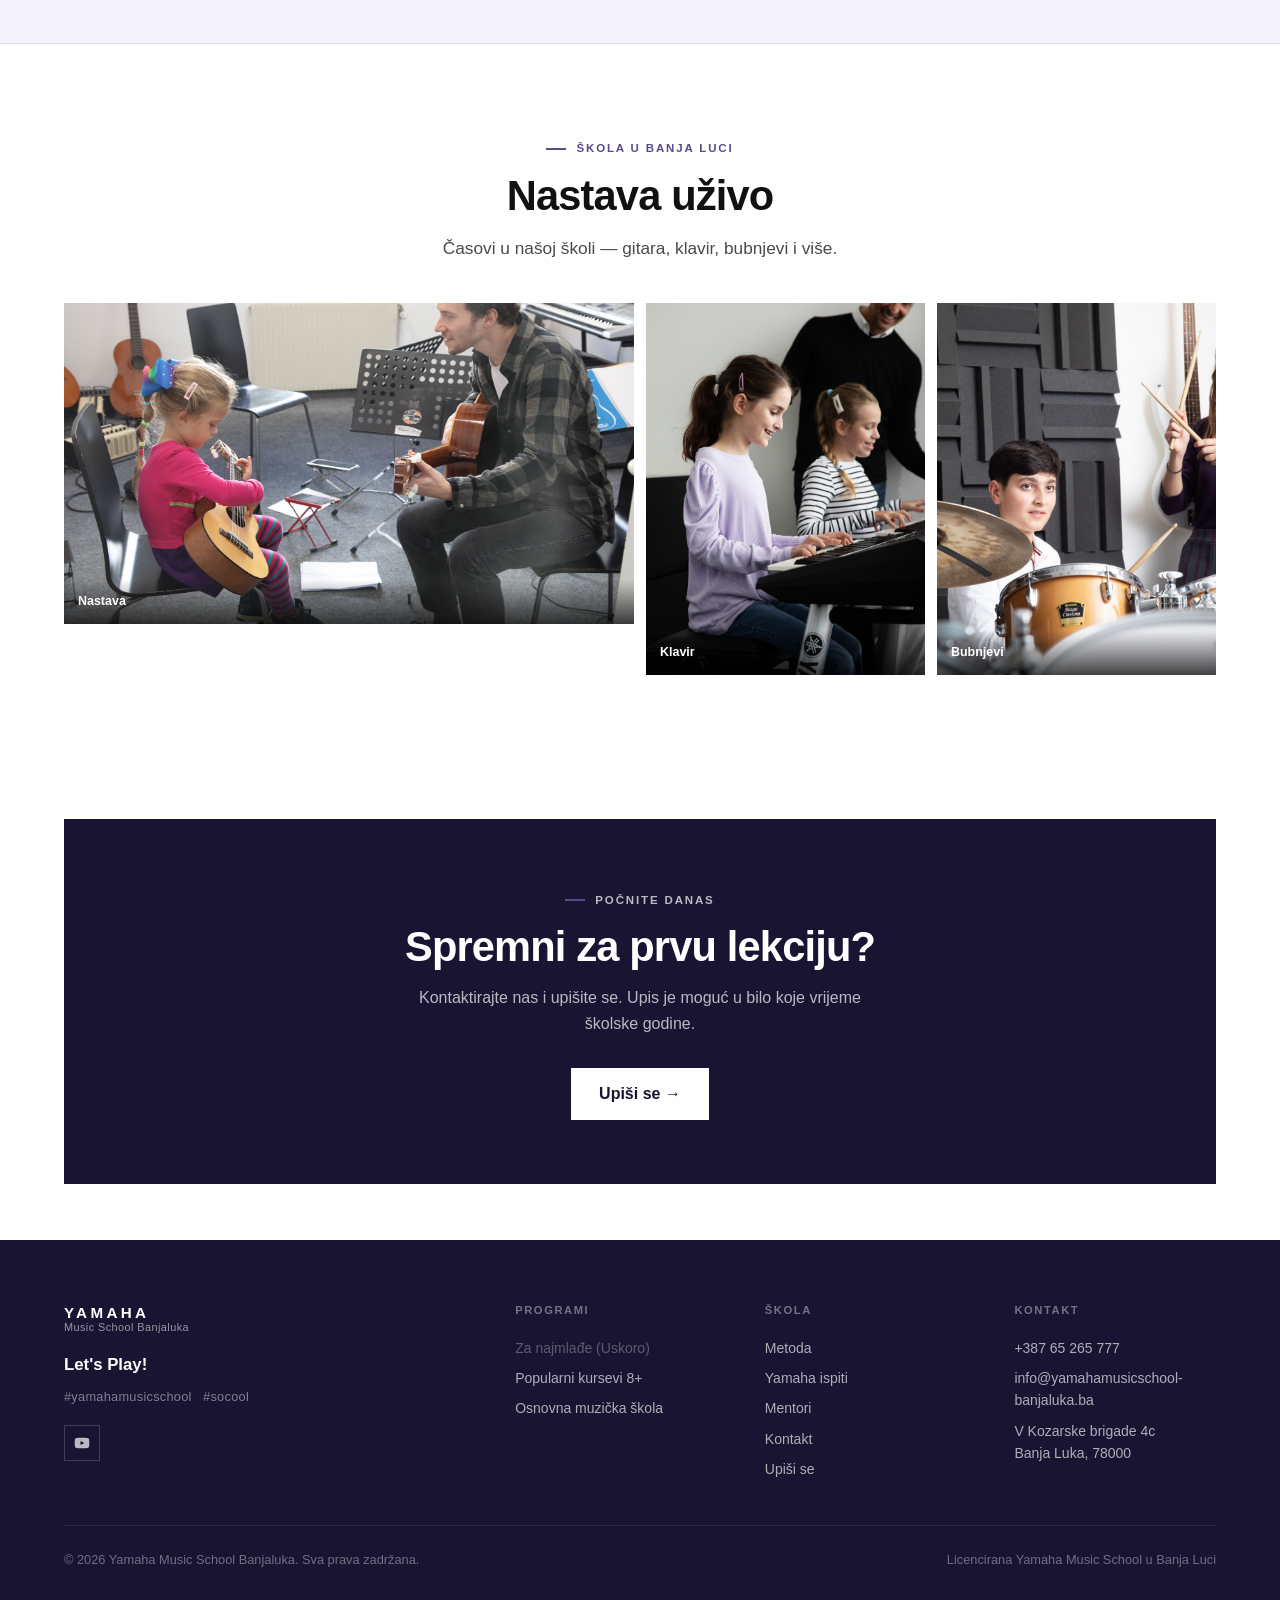
==== commit f7372be7: "Add Google Analytics so the school can see website visits. Co-authored-by: Cursor <cursoragent@curso" ====
--- a/index.html
+++ b/index.html
@@ -1,6 +1,14 @@
 ﻿<!DOCTYPE html>
 <html lang="bs">
 <head>
+  <!-- Google tag (gtag.js) -->
+  <script async src="https://www.googletagmanager.com/gtag/js?id=G-22XBC4V8VQ"></script>
+  <script>
+    window.dataLayer = window.dataLayer || [];
+    function gtag(){dataLayer.push(arguments);}
+    gtag('js', new Date());
+    gtag('config', 'G-22XBC4V8VQ');
+  </script>
   <meta charset="UTF-8" />
   <meta name="viewport" content="width=device-width, initial-scale=1.0" />
   <title>Yamaha Music School Banjaluka — Let's Play</title>
